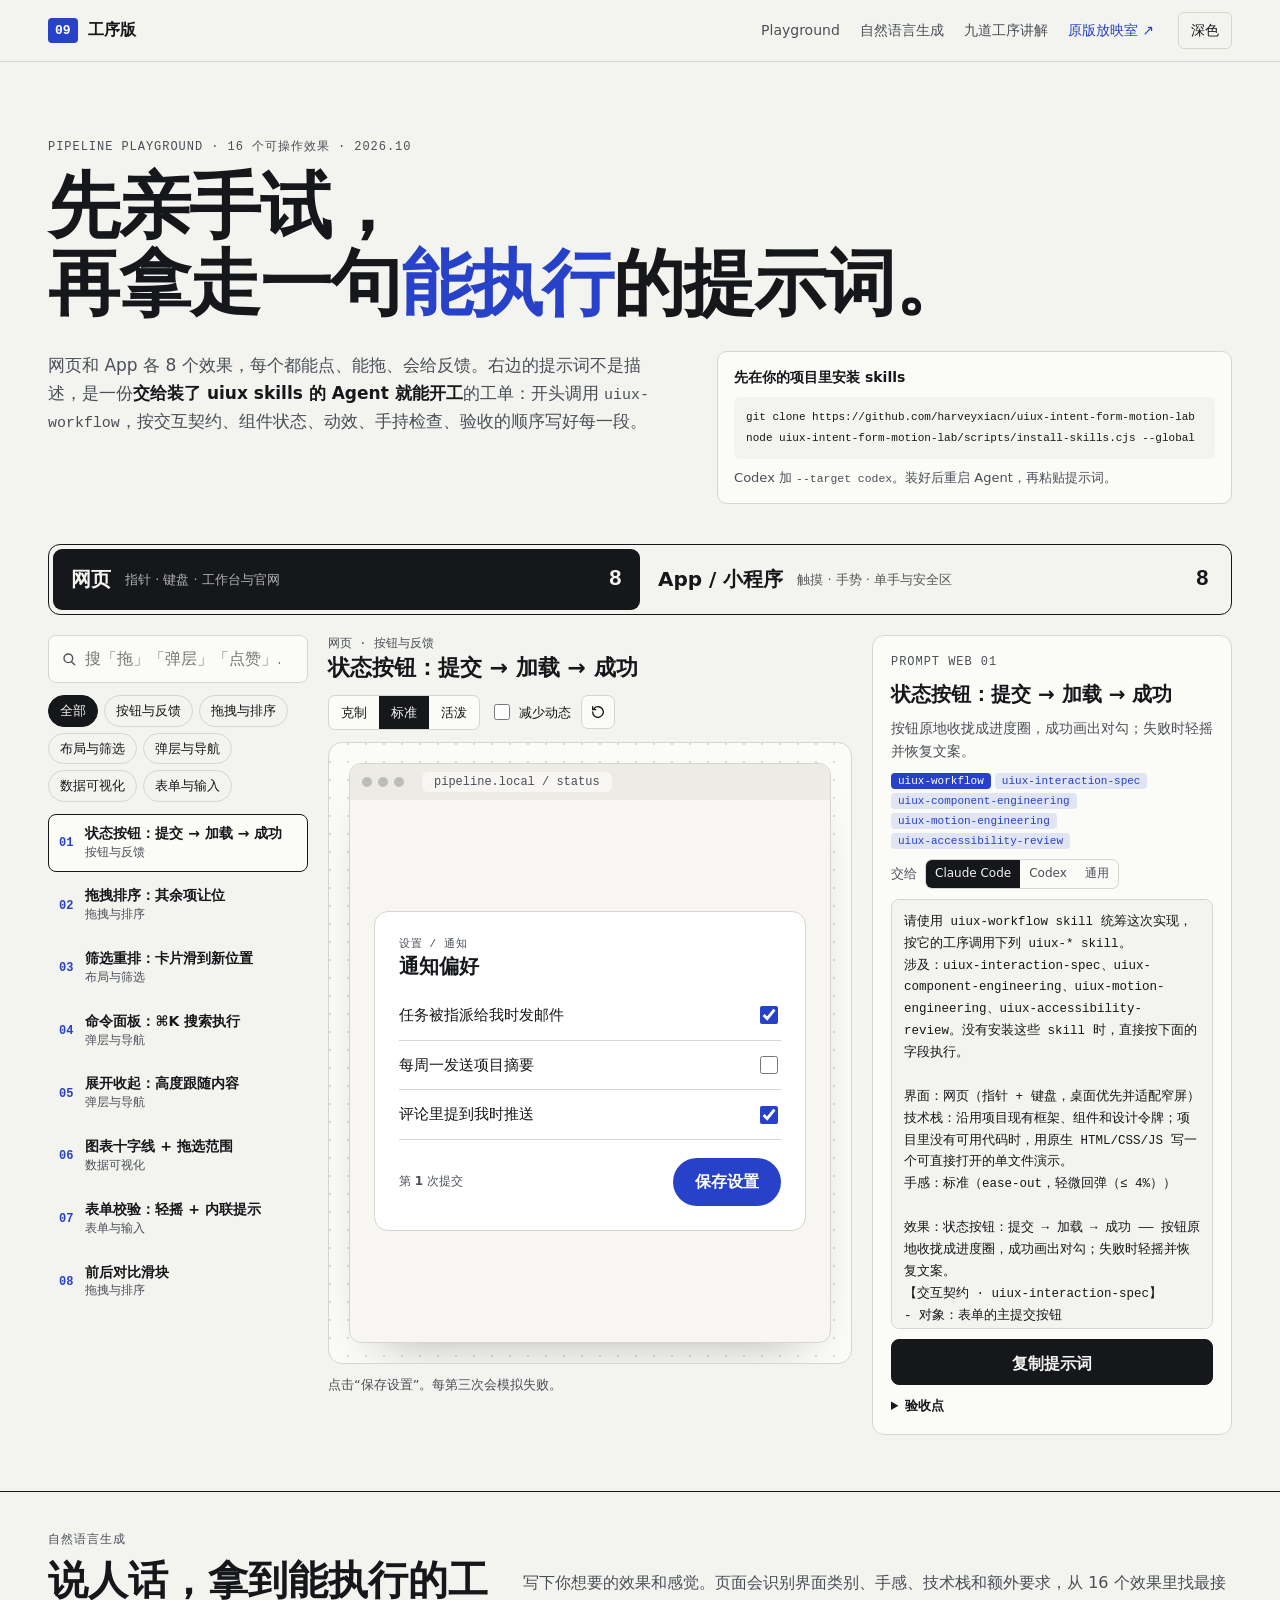
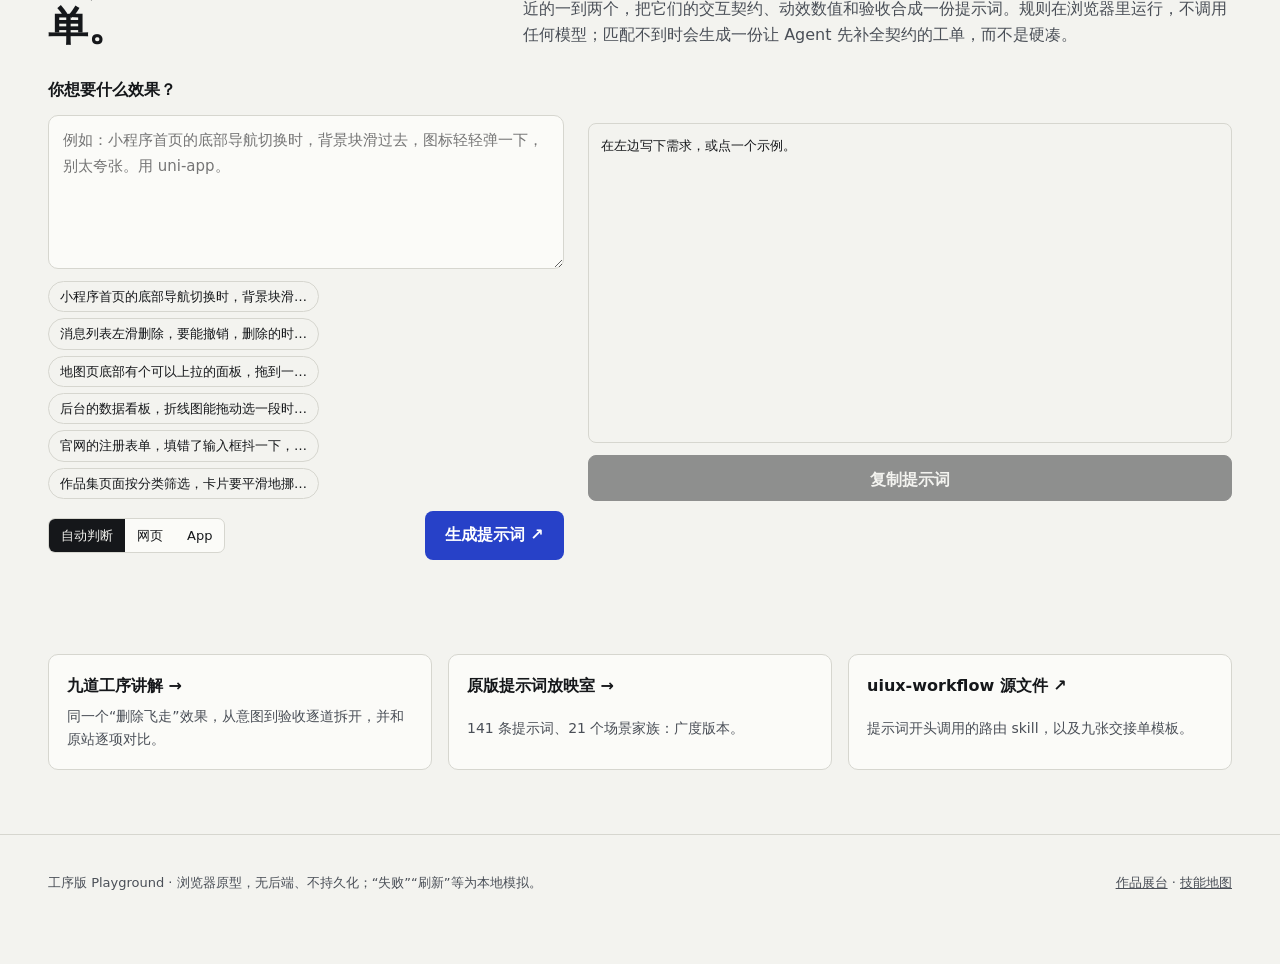
==== docs/pipeline/index.html @ a50524d6 "Turn pipeline page into a web/app interactive playground - docs/pipeline/: 16 interactive scenes (8 " ====
<!doctype html>
<html lang="zh-CN" data-theme="light">
<head>
  <meta charset="utf-8">
  <meta name="viewport" content="width=device-width,initial-scale=1,viewport-fit=cover">
  <meta name="theme-color" content="#f3f3ef">
  <meta name="description" content="工序版 Playground：网页与 App 两类可点击、可拖动的界面效果，提示词选择器，以及能直接交给安装了 uiux skills 的 AI Agent 执行的自然语言提示词生成。">
  <title>工序版 Playground · UI/UX 实验室</title>
  <link rel="icon" href="data:image/svg+xml,%3Csvg xmlns=%22http://www.w3.org/2000/svg%22 viewBox=%220 0 32 32%22%3E%3Crect width=%2232%22 height=%2232%22 rx=%226%22 fill=%22%232741c8%22/%3E%3Ctext x=%2216%22 y=%2222%22 font-size=%2215%22 text-anchor=%22middle%22 font-family=%22monospace%22 font-weight=%22700%22 fill=%22%23fff%22%3E09%3C/text%3E%3C/svg%3E">
  <link rel="stylesheet" href="lab.css">
  <script src="effects.js" defer></script>
  <script src="scenes.js" defer></script>
  <script src="lab.js" defer></script>
</head>
<body>
<a class="skip" href="#playground">跳到 Playground</a>

<header class="bar">
  <a class="mark" href="#top"><span class="mark-no">09</span>工序版</a>
  <nav aria-label="页面导航">
    <a href="#playground">Playground</a>
    <a href="#composer">自然语言生成</a>
    <a href="walkthrough.html">九道工序讲解</a>
    <a class="nav-out" href="../index.html">原版放映室 ↗</a>
  </nav>
  <button id="theme" class="ghost" type="button" aria-pressed="false">深色</button>
</header>

<main id="top">
  <section class="hero" aria-labelledby="hero-title">
    <p class="eyebrow">PIPELINE PLAYGROUND · 16 个可操作效果 · 2026.10</p>
    <h1 id="hero-title">先亲手试，<br>再拿走一句<span>能执行</span>的提示词。</h1>
    <div class="hero-row">
      <p class="lede">网页和 App 各 8 个效果，每个都能点、能拖、会给反馈。右边的提示词不是描述，是一份<strong>交给装了 uiux skills 的 Agent 就能开工</strong>的工单：开头调用 <code>uiux-workflow</code>，按交互契约、组件状态、动效、手持检查、验收的顺序写好每一段。</p>
      <div class="install">
        <p>先在你的项目里安装 skills</p>
        <pre><code>git clone https://github.com/harveyxiacn/uiux-intent-form-motion-lab
node uiux-intent-form-motion-lab/scripts/install-skills.cjs --global</code></pre>
        <p class="small">Codex 加 <code>--target codex</code>。装好后重启 Agent，再粘贴提示词。</p>
      </div>
    </div>
  </section>

  <section class="playground" id="playground" aria-labelledby="pg-title">
    <h2 id="pg-title" class="sr-only">效果 Playground</h2>
    <div class="cats" role="group" aria-label="选择界面类别">
      <span class="cats-ind" aria-hidden="true"></span>
      <button type="button" data-cat="web" aria-pressed="true"><b>网页</b><small>指针 · 键盘 · 工作台与官网</small><em id="n-web">8</em></button>
      <button type="button" data-cat="app" aria-pressed="false"><b>App / 小程序</b><small>触摸 · 手势 · 单手与安全区</small><em id="n-app">8</em></button>
    </div>

    <div class="pg-grid">
      <aside class="lib" aria-label="效果选择器">
        <label class="search"><svg viewBox="0 0 24 24" width="16" height="16" aria-hidden="true"><circle cx="11" cy="11" r="6.5" fill="none" stroke="currentColor" stroke-width="2"/><path d="M16 16l4.5 4.5" stroke="currentColor" stroke-width="2" stroke-linecap="round"/></svg><input id="q" type="search" placeholder="搜「拖」「弹层」「点赞」…" autocomplete="off"><span class="sr-only">搜索效果</span></label>
        <div class="fams" id="fams" role="group" aria-label="按家族筛选"></div>
        <ol class="list" id="list"></ol>
        <p class="list-empty" id="list-empty" hidden>没有匹配的效果，换个词试试。</p>
      </aside>

      <div class="stage-col">
        <div class="stage-head">
          <div><p class="fam-label" id="st-fam"></p><h3 id="st-title"></h3></div>
          <div class="tools">
            <div class="seg" role="group" aria-label="手感">
              <button type="button" data-feel="subtle" aria-pressed="false">克制</button>
              <button type="button" data-feel="normal" aria-pressed="true">标准</button>
              <button type="button" data-feel="lively" aria-pressed="false">活泼</button>
            </div>
            <label class="switch"><input type="checkbox" id="reduce"> 减少动态</label>
            <button type="button" class="icon" id="reset" aria-label="重置当前效果" title="重置"><svg viewBox="0 0 24 24" width="16" height="16" aria-hidden="true"><path d="M4 12a8 8 0 1 0 2.4-5.7M4 4v4.5h4.5" fill="none" stroke="currentColor" stroke-width="2" stroke-linecap="round" stroke-linejoin="round"/></svg></button>
          </div>
        </div>
        <div class="stage" id="stage" data-cat="web"></div>
        <div class="feed" aria-label="操作反馈"><p class="feed-hint" id="st-hint"></p><ol id="feed"></ol></div>
      </div>

      <aside class="detail" aria-label="当前效果的提示词">
        <p class="eyebrow">PROMPT <span id="d-no"></span></p>
        <h3 id="d-title"></h3>
        <p class="d-sum" id="d-sum"></p>
        <div class="chips" id="d-skills" aria-label="会调用的 skill"></div>
        <div class="agent">
          <span>交给</span>
          <div class="seg small" role="group" aria-label="提示词写法">
            <button type="button" data-agent="claude" aria-pressed="true">Claude Code</button>
            <button type="button" data-agent="codex" aria-pressed="false">Codex</button>
            <button type="button" data-agent="plain" aria-pressed="false">通用</button>
          </div>
        </div>
        <pre class="prompt" id="d-prompt" tabindex="0" aria-label="可复制的提示词"></pre>
        <button type="button" class="copy" id="d-copy"><span class="copy-a">复制提示词</span><span class="copy-b" aria-hidden="true">已复制 ✓</span></button>
        <details class="acc"><summary>验收点</summary><ol id="d-acc"></ol></details>
      </aside>
    </div>
  </section>

  <section class="composer" id="composer" aria-labelledby="cmp-title">
    <div class="sec-head">
      <p class="eyebrow">自然语言生成</p>
      <h2 id="cmp-title">说人话，拿到能执行的工单。</h2>
      <p>写下你想要的效果和感觉。页面会识别界面类别、手感、技术栈和额外要求，从 16 个效果里找最接近的一到两个，把它们的交互契约、动效数值和验收合成一份提示词。规则在浏览器里运行，不调用任何模型；匹配不到时会生成一份让 Agent 先补全契约的工单，而不是硬凑。</p>
    </div>
    <div class="cmp-grid">
      <div class="cmp-in">
        <label for="need">你想要什么效果？</label>
        <textarea id="need" rows="5" maxlength="300" placeholder="例如：小程序首页的底部导航切换时，背景块滑过去，图标轻轻弹一下，别太夸张。用 uni-app。"></textarea>
        <div class="examples" id="examples" role="group" aria-label="示例需求"></div>
        <div class="cmp-row">
          <div class="seg" role="group" aria-label="界面类别">
            <button type="button" data-surf="auto" aria-pressed="true">自动判断</button>
            <button type="button" data-surf="web" aria-pressed="false">网页</button>
            <button type="button" data-surf="app" aria-pressed="false">App</button>
          </div>
          <button type="button" class="go" id="go">生成提示词 ↗</button>
        </div>
        <div class="parsed" id="parsed" aria-live="polite"></div>
      </div>
      <div class="cmp-out">
        <div class="matches" id="matches"></div>
        <pre class="prompt big" id="out" tabindex="0" aria-label="生成的提示词">在左边写下需求，或点一个示例。</pre>
        <button type="button" class="copy" id="out-copy" disabled><span class="copy-a">复制提示词</span><span class="copy-b" aria-hidden="true">已复制 ✓</span></button>
      </div>
    </div>
  </section>

  <section class="more" aria-labelledby="more-title">
    <h2 id="more-title" class="sr-only">延伸阅读</h2>
    <a href="walkthrough.html"><b>九道工序讲解 →</b><span>同一个“删除飞走”效果，从意图到验收逐道拆开，并和原站逐项对比。</span></a>
    <a href="../index.html"><b>原版提示词放映室 →</b><span>141 条提示词、21 个场景家族：广度版本。</span></a>
    <a href="https://github.com/harveyxiacn/uiux-intent-form-motion-lab/tree/main/skills/uiux-workflow"><b>uiux-workflow 源文件 ↗</b><span>提示词开头调用的路由 skill，以及九张交接单模板。</span></a>
  </section>
</main>

<footer class="foot">
  <p>工序版 Playground · 浏览器原型，无后端、不持久化；“失败”“刷新”等为本地模拟。</p>
  <p><a href="../showcase.html">作品展台</a> · <a href="../demos/skills/">技能地图</a></p>
</footer>
<p class="sr-only" id="live" aria-live="polite"></p>
</body>
</html>
---- docs/pipeline/lab.css ----
:root {
  --paper: #f3f3ef; --sheet: #fbfbf8; --ink: #15171a; --ink-2: #4a4f57; --line: #d6d6cf;
  --accent: #2741c8; --accent-ink: #fff; --ok: #1d6b3e; --bad: #b3261e;
  --scr: #f7f6f2; --card: #ffffff; --soft: #ecebe5;
  --mono: ui-monospace, "SFMono-Regular", "Cascadia Mono", Menlo, Consolas, monospace;
  --sans: system-ui, -apple-system, "PingFang SC", "Microsoft YaHei", "Noto Sans CJK SC", sans-serif;
  color-scheme: light;
}
:root[data-theme="dark"] {
  --paper: #121417; --sheet: #1a1d21; --ink: #eceae4; --ink-2: #a8adb5; --line: #2e3238;
  --accent: #8ea2ff; --accent-ink: #0d1020; --ok: #7fd3a0; --bad: #ff8a80;
  --scr: #17191c; --card: #212429; --soft: #2a2e34;
  color-scheme: dark;
}
* { box-sizing: border-box; }
[hidden] { display: none !important; }
html { scroll-behavior: smooth; scroll-padding-top: 72px; }
body { margin: 0; background: var(--paper); color: var(--ink); font: 16px/1.65 var(--sans); -webkit-font-smoothing: antialiased; }
a { color: inherit; }
button, input, textarea { font: inherit; color: inherit; }
code, kbd { font-family: var(--mono); font-size: .88em; }
:focus-visible { outline: 2px solid var(--accent); outline-offset: 2px; }
.sr-only { position: absolute; width: 1px; height: 1px; overflow: hidden; clip: rect(0 0 0 0); white-space: nowrap; }
.skip { position: absolute; left: 16px; top: -60px; background: var(--ink); color: var(--paper); padding: 8px 12px; z-index: 50; }
.skip:focus { top: 8px; }
.eyebrow { font: 12px/1.4 var(--mono); letter-spacing: .08em; color: var(--ink-2); margin: 0 0 12px; }

/* bar */
.bar { position: sticky; top: 0; z-index: 30; display: flex; align-items: center; gap: 24px; padding: 12px clamp(16px, 4vw, 48px); background: color-mix(in srgb, var(--paper) 92%, transparent); backdrop-filter: blur(8px); border-bottom: 1px solid var(--line); }
.mark { display: flex; align-items: center; gap: 10px; font-weight: 700; text-decoration: none; white-space: nowrap; }
.mark-no { font: 700 13px/1 var(--mono); background: var(--accent); color: var(--accent-ink); padding: 6px 7px; border-radius: 4px; }
.bar nav { display: flex; gap: 20px; margin-left: auto; font-size: 14px; }
.bar nav a { text-decoration: none; white-space: nowrap; color: var(--ink-2); }
.bar nav a:hover { color: var(--ink); }
.nav-out { color: var(--accent) !important; }
.ghost { border: 1px solid var(--line); background: none; padding: 6px 12px; border-radius: 6px; cursor: pointer; font-size: 14px; white-space: nowrap; }

/* hero */
.hero { max-width: 1440px; margin: 0 auto; padding: clamp(36px, 6vw, 80px) clamp(16px, 4vw, 48px) 32px; }
.hero h1 { margin: 0; font-size: clamp(34px, 5.6vw, 76px); line-height: 1.08; letter-spacing: -.02em; font-weight: 800; }
.hero h1 span { color: var(--accent); }
.hero-row > *, .cmp-grid > * { min-width: 0; }
.hero-row { display: grid; grid-template-columns: 1.2fr 1fr; gap: clamp(20px, 4vw, 64px); margin-top: 28px; align-items: start; }
.lede { margin: 0; color: var(--ink-2); font-size: 17px; max-width: 44em; }
.lede strong { color: var(--ink); }
.install { border: 1px solid var(--line); border-radius: 10px; padding: 14px 16px; background: var(--sheet); }
.install p { margin: 0 0 8px; font-size: 14px; font-weight: 600; }
.install .small { margin: 8px 0 0; font-weight: 400; color: var(--ink-2); font-size: 13px; }
.install pre { margin: 0; overflow-x: auto; font: 12.5px/1.7 var(--mono); background: var(--paper); border-radius: 6px; padding: 10px 12px; }

/* categories */
.playground { max-width: 1440px; margin: 0 auto; padding: 8px clamp(16px, 4vw, 48px) 56px; }
.cats { position: relative; display: grid; grid-template-columns: 1fr 1fr; border: 1px solid var(--ink); border-radius: 12px; padding: 4px; margin-bottom: 20px; }
.cats-ind { position: absolute; top: 4px; bottom: 4px; left: 0; background: var(--ink); border-radius: 9px; }
.cats button { position: relative; z-index: 1; display: grid; grid-template-columns: auto 1fr auto; align-items: center; column-gap: 14px; text-align: left; border: 0; background: none; padding: 14px 18px; border-radius: 9px; cursor: pointer; transition: color .25s; }
.cats button b { font-size: 20px; }
.cats button small { color: inherit; opacity: .7; font-size: 13px; }
.cats button em { font: 700 22px var(--mono); font-style: normal; }
.cats button[aria-pressed="true"] { color: var(--paper); }

.pg-grid { display: grid; grid-template-columns: 260px minmax(0, 1fr) 360px; gap: 20px; align-items: start; }

/* library */
.lib { position: sticky; top: 80px; display: grid; gap: 12px; max-height: calc(100vh - 100px); grid-template-rows: auto auto minmax(0, 1fr) auto; }
.search svg { color: var(--ink-2); flex: none; }
.search { display: flex; align-items: center; gap: 8px; border: 1px solid var(--line); border-radius: 8px; padding: 0 12px; background: var(--sheet); }
.search input { border: 0; background: none; padding: 10px 0; width: 100%; outline: none; }
.search:focus-within { border-color: var(--accent); }
.fams { display: flex; flex-wrap: wrap; gap: 6px; }
.fams button, .examples button { border: 1px solid var(--line); background: none; border-radius: 999px; padding: 4px 11px; font-size: 13px; cursor: pointer; }
.fams button[aria-pressed="true"] { background: var(--ink); color: var(--paper); border-color: var(--ink); }
.list { list-style: none; margin: 0; padding: 0; overflow: auto; display: grid; gap: 4px; align-content: start; }
.list button { width: 100%; display: flex; gap: 12px; align-items: center; text-align: left; border: 1px solid transparent; background: none; border-radius: 8px; padding: 9px 10px; cursor: pointer; transition: background .15s, border-color .15s; }
.list button:hover { background: var(--sheet); border-color: var(--line); }
.list button[aria-current="true"] { background: var(--sheet); border-color: var(--ink); }
.list .no { font: 700 12px var(--mono); color: var(--accent); }
.list .t { display: grid; }
.list b { font-size: 14px; font-weight: 600; line-height: 1.35; }
.list small { font-size: 12px; color: var(--ink-2); }
.list-empty { font-size: 14px; color: var(--ink-2); }

/* stage */
.stage-col { min-width: 0; }
.stage-head { display: flex; justify-content: space-between; align-items: flex-end; gap: 12px; flex-wrap: wrap; margin-bottom: 12px; }
.fam-label { margin: 0; font: 12px var(--mono); color: var(--ink-2); }
.stage-head h3 { margin: 2px 0 0; font-size: 22px; line-height: 1.3; }
.tools { display: flex; align-items: center; gap: 10px; flex-wrap: wrap; }
.seg { display: inline-flex; border: 1px solid var(--line); border-radius: 7px; overflow: hidden; background: var(--sheet); }
.seg button { border: 0; background: none; padding: 6px 12px; cursor: pointer; font-size: 13px; transition: background .2s, color .2s; }
.seg button[aria-pressed="true"] { background: var(--ink); color: var(--paper); }
.switch { display: inline-flex; gap: 6px; align-items: center; font-size: 13px; cursor: pointer; }
.switch input { width: 16px; height: 16px; accent-color: var(--accent); }
.icon { display: grid; place-items: center; width: 34px; height: 34px; border: 1px solid var(--line); background: var(--sheet); border-radius: 7px; cursor: pointer; font-size: 16px; }
.icon:active { transform: rotate(-90deg); transition: transform .2s; }
.stage { --k: 1; --ease: cubic-bezier(.3,1.25,.5,1); display: grid; place-items: center; min-height: 620px; border-radius: 14px; padding: 20px; background: radial-gradient(circle at 1px 1px, color-mix(in srgb, var(--ink) 14%, transparent) 1px, transparent 0) 0 0 / 18px 18px, var(--sheet); border: 1px solid var(--line); overflow: hidden; }
.feed { margin-top: 10px; display: grid; grid-template-columns: minmax(0, 1fr) minmax(0, 1fr); gap: 12px; font-size: 13px; }
.feed-hint { margin: 0; color: var(--ink-2); }
.feed ol { list-style: none; margin: 0; padding: 0; font: 12px/1.7 var(--mono); color: var(--ink-2); }
.feed li:first-child { color: var(--ink); }
.feed li::before { content: "› "; color: var(--accent); }

/* frames */
.browser { width: 100%; height: 580px; border-radius: 12px; border: 1px solid var(--line); background: var(--scr); overflow: hidden; display: flex; flex-direction: column; box-shadow: 0 24px 50px -30px rgba(0,0,0,.35); }
.br-bar { display: flex; align-items: center; gap: 6px; padding: 0 12px; height: 36px; background: var(--soft); flex: none; }
.br-bar i { width: 10px; height: 10px; border-radius: 50%; background: color-mix(in srgb, var(--ink) 22%, transparent); }
.br-bar span { margin-left: 12px; font: 12px var(--mono); color: var(--ink-2); background: var(--scr); padding: 3px 12px; border-radius: 6px; }
.browser .scene { position: relative; flex: 1; overflow: auto; }
.phone { position: relative; width: 340px; height: 690px; border-radius: 46px; border: 10px solid #101113; background: var(--scr); overflow: hidden; box-shadow: 0 30px 60px -30px rgba(0,0,0,.45); }
:root[data-theme="dark"] .phone { border-color: #2c3036; }
.ph-status { position: absolute; top: 0; left: 0; right: 0; height: 40px; display: flex; justify-content: space-between; align-items: flex-end; padding: 0 26px 5px; font: 600 12px var(--sans); z-index: 20; pointer-events: none; }
.ph-home { position: absolute; bottom: 8px; left: 50%; width: 120px; height: 5px; margin-left: -60px; border-radius: 3px; background: var(--ink); opacity: .75; z-index: 40; pointer-events: none; }
.phone .scene { position: absolute; inset: 40px 0 0; overflow: hidden; }

/* detail */
.detail { position: sticky; top: 80px; display: grid; gap: 10px; max-height: calc(100vh - 100px); grid-template-rows: auto auto auto auto auto minmax(0, 1fr) auto auto; background: var(--sheet); border: 1px solid var(--line); border-radius: 12px; padding: 18px; }
.detail .eyebrow { margin: 0; }
.detail h3 { margin: 0; font-size: 20px; line-height: 1.3; }
.d-sum { margin: 0; color: var(--ink-2); font-size: 14px; }
.chips { display: flex; flex-wrap: wrap; gap: 4px; }
.chips span { font: 11px var(--mono); padding: 2px 7px; border-radius: 4px; background: color-mix(in srgb, var(--accent) 12%, transparent); color: var(--accent); }
.chips span:first-child { background: var(--accent); color: var(--accent-ink); }
.agent { display: flex; align-items: center; gap: 8px; font-size: 13px; color: var(--ink-2); }
.seg.small button { padding: 4px 9px; font-size: 12px; }
.prompt { margin: 0; white-space: pre-wrap; word-break: break-word; font: 12.5px/1.75 var(--mono); background: var(--paper); border: 1px solid var(--line); border-radius: 8px; padding: 12px; overflow: auto; min-height: 120px; }
.copy { position: relative; overflow: hidden; border: 1px solid var(--ink); background: var(--ink); color: var(--paper); border-radius: 8px; padding: 11px 16px; cursor: pointer; font-weight: 600; height: 46px; }
.copy:hover:not(:disabled) { background: var(--accent); border-color: var(--accent); color: var(--accent-ink); }
.copy:disabled { opacity: .45; cursor: not-allowed; }
.copy span { display: block; transition: transform .28s cubic-bezier(.3,1.3,.5,1), opacity .2s; }
.copy .copy-b { position: absolute; inset: 0; display: grid; place-items: center; transform: translateY(100%); opacity: 0; }
.copy.done { background: var(--ok); border-color: var(--ok); color: var(--paper); }
.copy.done .copy-a { transform: translateY(-100%); opacity: 0; }
.copy.done .copy-b { transform: none; opacity: 1; }
.acc { font-size: 13px; color: var(--ink-2); }
.acc summary { cursor: pointer; color: var(--ink); font-weight: 600; }
.acc ol { margin: 6px 0 0; padding-left: 20px; }

/* composer */
.composer { border-top: 1px solid var(--ink); }
.sec-head { max-width: 1440px; margin: 0 auto; padding: 40px clamp(16px, 4vw, 48px) 8px; display: grid; grid-template-columns: 1fr 1.6fr; gap: 8px 32px; align-items: end; }
.sec-head .eyebrow { grid-column: 1 / -1; margin: 0; }
.sec-head h2 { margin: 0; font-size: clamp(26px, 3.4vw, 40px); line-height: 1.15; }
.sec-head p { margin: 0; color: var(--ink-2); }
.cmp-grid { max-width: 1440px; margin: 0 auto; padding: 20px clamp(16px, 4vw, 48px) 56px; display: grid; grid-template-columns: minmax(0, 1fr) minmax(0, 1.25fr); gap: 24px; align-items: start; }
.cmp-in { display: grid; gap: 12px; }
.cmp-in label { font-weight: 600; }
.cmp-in textarea { width: 100%; resize: vertical; border: 1px solid var(--line); border-radius: 10px; padding: 12px 14px; background: var(--sheet); font-size: 15px; line-height: 1.7; }
.cmp-in textarea:focus { outline: none; border-color: var(--accent); box-shadow: 0 0 0 3px color-mix(in srgb, var(--accent) 20%, transparent); }
.examples { display: flex; flex-wrap: wrap; gap: 6px; }
.examples button:hover { border-color: var(--ink); }
.cmp-row { display: flex; justify-content: space-between; align-items: center; gap: 12px; flex-wrap: wrap; }
.go { border: 0; background: var(--accent); color: var(--accent-ink); border-radius: 8px; padding: 11px 20px; font-weight: 700; cursor: pointer; transition: transform .12s; }
.go:active { transform: scale(.97); }
.parsed { display: flex; flex-wrap: wrap; gap: 6px; align-items: center; min-height: 26px; font-size: 13px; }
.parsed span, .matches > span { color: var(--ink-2); font-size: 13px; }
.parsed b { font-weight: 500; padding: 2px 8px; border-radius: 4px; border: 1px dashed var(--ink-2); }
.cmp-out { display: grid; gap: 12px; }
.matches { display: flex; flex-wrap: wrap; gap: 8px; align-items: center; min-height: 34px; }
.matches button { border: 1px solid var(--accent); background: color-mix(in srgb, var(--accent) 8%, transparent); color: var(--ink); border-radius: 8px; padding: 6px 12px; cursor: pointer; font-size: 13px; display: inline-flex; gap: 8px; align-items: center; }
.matches em { font-style: normal; color: var(--accent); font-size: 12px; }
.prompt.big { min-height: 320px; max-height: 560px; font-size: 13px; }
.more { max-width: 1440px; margin: 0 auto; padding: 0 clamp(16px, 4vw, 48px) 64px; display: grid; grid-template-columns: repeat(3, 1fr); gap: 16px; }
.more a { display: grid; gap: 6px; text-decoration: none; border: 1px solid var(--line); border-radius: 10px; padding: 18px; background: var(--sheet); transition: border-color .2s, transform .2s; }
.more a:hover { border-color: var(--ink); transform: translateY(-2px); }
.more span { color: var(--ink-2); font-size: 14px; }
.foot { border-top: 1px solid var(--line); padding: 24px clamp(16px, 4vw, 48px) 40px; display: flex; flex-wrap: wrap; justify-content: space-between; gap: 12px; font-size: 13px; color: var(--ink-2); }

/* ============ shared scene bits ============ */
.scene { color: var(--ink); }
.sc-kicker { margin: 0; font: 11px var(--mono); color: var(--ink-2); letter-spacing: .06em; }
.scene h4 { margin: 2px 0 0; font-size: 20px; line-height: 1.3; }
.ap { position: absolute; inset: 0; display: flex; flex-direction: column; background: var(--scr); }
.ap-head { display: flex; align-items: center; gap: 10px; padding: 10px 18px 12px; flex: none; }
.ap-head h4 { font-size: 24px; margin: 0; flex: 1; outline-offset: 4px; }
.ap-sub { font-size: 12px; color: var(--ink-2); }
.ap-pill { border: 1px solid var(--line); background: var(--card); border-radius: 999px; padding: 6px 14px; font-size: 13px; cursor: pointer; min-height: 36px; }
.ap-toast { position: absolute; left: 12px; right: 12px; bottom: 26px; z-index: 10; display: flex; align-items: center; justify-content: space-between; background: var(--ink); color: var(--paper); border-radius: 12px; padding: 4px 4px 4px 14px; font-size: 14px; }
.ap-toast button { border: 0; background: none; color: var(--paper); font-weight: 700; min-height: 44px; padding: 0 14px; cursor: pointer; text-decoration: underline; }
.sw-av { width: 38px; height: 38px; border-radius: 50%; display: grid; place-items: center; background: color-mix(in srgb, var(--accent) 16%, var(--card)); color: var(--accent); font-weight: 700; flex: none; font-size: 15px; }

/* web: status button */
.sb { min-height: 100%; display: grid; place-items: center; padding: 24px; }
.sb-card { width: min(440px, 100%); background: var(--card); border: 1px solid var(--line); border-radius: 14px; padding: 24px; }
.sb-card h4 { margin-bottom: 12px; }
.sb-row { display: flex; justify-content: space-between; align-items: center; gap: 12px; padding: 12px 0; border-bottom: 1px solid var(--line); font-size: 15px; cursor: pointer; }
.sb-row input { width: 18px; height: 18px; accent-color: var(--accent); }
.sb-foot { display: flex; justify-content: space-between; align-items: center; margin-top: 18px; }
.sb-note { font-size: 12px; color: var(--ink-2); }
.sb-btn { position: relative; height: 48px; min-width: 48px; padding: 0 22px; border: 0; border-radius: 24px; background: var(--accent); color: var(--accent-ink); font-weight: 700; cursor: pointer; overflow: hidden; white-space: nowrap; transition: width calc(240ms * var(--k)) var(--ease), background calc(200ms * var(--k)), padding calc(240ms * var(--k)); }
.sb-btn svg { position: absolute; left: 50%; top: 50%; width: 26px; height: 26px; margin: -13px 0 0 -13px; fill: none; stroke: currentColor; stroke-width: 2.4; stroke-linecap: round; opacity: 0; }
.sb-label { transition: opacity calc(120ms * var(--k)); }
.sb-btn.loading { padding: 0; }
.sb-btn.loading .sb-label { opacity: 0; }
.sb-btn.loading:not(.success) .sb-ring { opacity: 1; stroke-dasharray: 40 60; animation: spin .8s linear infinite; }
.sb-btn.success { background: var(--ok); }
.sb-check path { stroke-dasharray: 24; stroke-dashoffset: 24; transition: stroke-dashoffset calc(320ms * var(--k)) ease-out; }
.sb-btn.success .sb-check { opacity: 1; }
.sb-btn.success .sb-check path { stroke-dashoffset: 0; }
.sb-btn.error { background: var(--bad); color: #fff; }
.stage[data-reduced] .sb-btn.loading:not(.success) .sb-ring { animation: none; }
@keyframes spin { to { transform: rotate(360deg); } }

/* web: drag sort */
.ds { min-height: 100%; display: grid; place-items: center; padding: 24px; }
.ds-card { width: min(480px, 100%); }
.ds-sub { margin: 4px 0 14px; color: var(--ink-2); font-size: 13px; }
.ds-list { list-style: none; margin: 0; padding: 0; display: grid; gap: 8px; }
.ds-item { display: flex; align-items: center; gap: 10px; background: var(--card); border: 1px solid var(--line); border-radius: 10px; padding: 6px 12px 6px 6px; position: relative; }
.ds-item.shift, .ds-item.settle, .ds-item.kb { transition: transform calc(180ms * var(--k)) var(--ease), box-shadow .2s; }
.ds-item.settle { transition-duration: calc(220ms * var(--k)); }
.ds-item.lift { z-index: 2; box-shadow: 0 14px 28px -12px rgba(0,0,0,.35); border-color: var(--accent); }
.ds-handle { width: 40px; height: 40px; border: 0; background: none; border-radius: 8px; cursor: grab; color: var(--ink-2); font-size: 18px; touch-action: none; }
.ds-handle:hover { background: var(--soft); }
.ds-item.lift .ds-handle { cursor: grabbing; color: var(--accent); }
.ds-no { font: 700 12px var(--mono); color: var(--accent); width: 14px; }
.ds-t { flex: 1; font-size: 15px; }
.ds-tag { font-size: 11px; padding: 2px 8px; border-radius: 999px; background: var(--soft); color: var(--ink-2); }

/* web: filter grid */
.fg { padding: 24px; }
.fg-head { display: flex; justify-content: space-between; align-items: end; }
.fg-count { margin: 0; font: 12px var(--mono); color: var(--ink-2); }
.fg-chips { display: flex; gap: 6px; margin: 14px 0 16px; }
.fg-chips button { border: 1px solid var(--line); background: var(--card); border-radius: 999px; padding: 6px 14px; cursor: pointer; font-size: 14px; transition: background .2s, color .2s, border-color .2s; }
.fg-chips button[aria-pressed="true"] { background: var(--ink); color: var(--paper); border-color: var(--ink); }
.fg-grid { position: relative; display: grid; grid-template-columns: repeat(3, 1fr); gap: 12px; }
.fg-card { display: grid; gap: 4px; text-decoration: none; background: var(--card); border: 1px solid var(--line); border-radius: 12px; padding: 10px; }
.fg-card:hover { border-color: var(--ink); }
.fg-art { height: 70px; border-radius: 8px; background: linear-gradient(135deg, hsl(var(--h) 70% 72%), hsl(calc(var(--h) + 40) 60% 52%)); }
.fg-card b { font-size: 14px; }
.fg-card small { font-size: 12px; color: var(--ink-2); }
.fg-ghost { position: absolute; margin: 0; pointer-events: none; z-index: 2; }

/* web: command palette */
.cp { position: absolute; inset: 0; display: flex; flex-direction: column; }
.cp-top { display: flex; justify-content: space-between; align-items: center; padding: 12px 18px; border-bottom: 1px solid var(--line); background: var(--card); }
.cp-trigger { display: inline-flex; gap: 10px; align-items: center; border: 1px solid var(--line); background: var(--scr); border-radius: 8px; padding: 6px 8px 6px 12px; cursor: pointer; color: var(--ink-2); font-size: 14px; min-width: 220px; }
.cp-trigger kbd { margin-left: auto; font-size: 11px; border: 1px solid var(--line); border-radius: 4px; padding: 1px 5px; background: var(--card); }
.cp-body { flex: 1; display: grid; grid-template-columns: 56px 1fr; }
.cp-side { border-right: 1px solid var(--line); display: grid; align-content: start; gap: 10px; padding: 16px 12px; }
.cp-side i { height: 30px; border-radius: 8px; background: var(--soft); }
.cp-main { padding: 22px; }
.cp-bars { display: grid; gap: 10px; margin-top: 16px; max-width: 420px; }
.cp-bars i { height: 12px; border-radius: 6px; background: linear-gradient(90deg, var(--accent) var(--w), var(--soft) 0); }
.cp-toast { display: inline-block; margin-top: 22px; min-height: 1em; font-size: 14px; }
.cp-toast.pop { padding: 8px 14px; border-radius: 8px; background: var(--ink); color: var(--paper); animation: pop calc(320ms * var(--k)) var(--ease); }
@keyframes pop { from { transform: translateY(8px) scale(.96); opacity: 0; } }
.cp-back { position: absolute; inset: 0; background: rgba(10,12,16,.38); z-index: 5; }
.cp-panel { position: absolute; left: 50%; top: 12%; transform: translateX(-50%); width: min(460px, 90%); z-index: 6; background: var(--card); border: 1px solid var(--line); border-radius: 14px; box-shadow: 0 30px 60px -20px rgba(0,0,0,.45); overflow: hidden; }
.cp-input { width: 100%; border: 0; border-bottom: 1px solid var(--line); background: none; padding: 16px 18px; font-size: 16px; outline: none; }
.cp-list { list-style: none; margin: 0; padding: 6px; max-height: 260px; overflow: auto; }
.cp-list li { padding: 9px 12px; border-radius: 8px; cursor: pointer; font-size: 14px; }
.cp-list li[aria-selected="true"] { background: color-mix(in srgb, var(--accent) 14%, transparent); color: var(--ink); box-shadow: inset 3px 0 0 var(--accent); }
.cp-list mark { background: none; color: var(--accent); font-weight: 700; }
.cp-empty { margin: 0; padding: 16px 18px; font-size: 14px; color: var(--ink-2); }
.cp-empty button { border: 0; background: none; color: var(--accent); cursor: pointer; text-decoration: underline; }
.cp-help { margin: 0; padding: 8px 18px; border-top: 1px solid var(--line); font: 11px var(--mono); color: var(--ink-2); }

/* web: accordion */
.ac { padding: 28px; max-width: 620px; margin: 0 auto; }
.ac-list { margin-top: 16px; border-top: 1px solid var(--line); }
.ac-item { border-bottom: 1px solid var(--line); }
.ac-item h5 { margin: 0; }
.ac-item button { width: 100%; display: flex; justify-content: space-between; align-items: center; gap: 12px; border: 0; background: none; padding: 16px 4px; font-size: 16px; font-weight: 600; text-align: left; cursor: pointer; }
.ac-item button i { font-style: normal; transition: transform calc(240ms * var(--k)) var(--ease); color: var(--ink-2); }
.ac-item button[aria-expanded="true"] i { transform: rotate(180deg); color: var(--accent); }
.ac-panel { overflow: hidden; }
.ac-panel p { margin: 0; padding: 0 4px 18px; color: var(--ink-2); font-size: 15px; }

/* web: chart */
.cb { padding: 20px 24px; }
.cb-head { display: flex; justify-content: space-between; align-items: end; }
.cb-clear { border: 1px solid var(--line); background: var(--card); border-radius: 7px; padding: 5px 12px; cursor: pointer; font-size: 13px; }
.cb-clear:disabled { opacity: .45; cursor: default; }
.cb-svg { width: 100%; height: auto; display: block; margin-top: 10px; touch-action: pan-y; user-select: none; -webkit-user-select: none; cursor: crosshair; border-radius: 8px; }
.cb-grid { stroke: var(--line); }
.cb-ax { font: 10px var(--mono); fill: var(--ink-2); }
.cb-line { fill: none; stroke: var(--accent); stroke-width: 2.4; stroke-linejoin: round; }
.cb-vl { stroke: var(--ink); stroke-dasharray: 3 3; }
.cb-cross circle { fill: var(--card); stroke: var(--accent); stroke-width: 2.5; }
.cb-cross { transition: opacity .15s; pointer-events: none; }
.cb-tip rect { fill: var(--ink); }
.cb-tip text { fill: var(--paper); font: 11px var(--sans); }
.cb-t2 { font-weight: 700; }
.cb-brush { transition: x calc(80ms * var(--k)), width calc(80ms * var(--k)); }
.cb-sum { display: grid; grid-template-columns: 1.4fr 1fr 1fr; gap: 10px; margin-top: 10px; }
.cb-sum div { border: 1px solid var(--line); border-radius: 10px; padding: 8px 12px; background: var(--card); display: grid; }
.cb-sum small { font-size: 12px; color: var(--ink-2); }
.cb-sum b { font: 700 18px var(--mono); font-variant-numeric: tabular-nums; }

/* web: form */
.fv { min-height: 100%; display: grid; place-items: center; padding: 24px; perspective: 1200px; }
.fv-card { width: min(400px, 100%); }
.fv-inner { position: relative; display: grid; transform-style: preserve-3d; transition: transform calc(420ms * var(--k)) var(--ease); }
.fv-card.flipped .fv-inner { transform: rotateY(180deg); }
.fv-front, .fv-back { grid-area: 1 / 1; backface-visibility: hidden; background: var(--card); border: 1px solid var(--line); border-radius: 14px; padding: 24px; }
.fv-back { transform: rotateY(180deg); display: grid; place-content: center; text-align: center; gap: 6px; }
.stage[data-reduced] .fv-inner { transform: none !important; }
.stage[data-reduced] .fv-card.flipped .fv-front, .stage[data-reduced] .fv-card:not(.flipped) .fv-back { visibility: hidden; }
.stage[data-reduced] .fv-back { transform: none; }
.fv-field { margin-top: 14px; display: grid; gap: 4px; }
.fv-field label { font-size: 14px; font-weight: 600; }
.fv-field input { border: 1px solid var(--line); border-radius: 8px; padding: 10px 12px; background: var(--scr); font-size: 15px; transition: border-color .2s, box-shadow .2s; }
.fv-field input:focus { outline: none; border-color: var(--accent); box-shadow: 0 0 0 3px color-mix(in srgb, var(--accent) 18%, transparent); }
.fv-field input[aria-invalid="true"] { border-color: var(--bad); }
.fv-msg { margin: 0; font-size: 13px; color: var(--bad); min-height: 0; }
.fv-msg:empty { display: none; }
.fv-hint { margin: 0; font-size: 12px; color: var(--ink-2); }
.fv-meter { height: 4px; border-radius: 2px; background: var(--soft); overflow: hidden; }
.fv-meter i { display: block; height: 100%; width: 0; background: var(--bad); transition: width calc(240ms * var(--k)) var(--ease), background .3s; }
.fv-meter[data-s="2"] i { background: #c98a00; }
.fv-meter[data-s="3"] i, .fv-meter[data-s="4"] i { background: var(--ok); }
.fv-submit, .fv-again { margin-top: 18px; width: 100%; border: 0; border-radius: 8px; padding: 12px; background: var(--accent); color: var(--accent-ink); font-weight: 700; cursor: pointer; }
.fv-again { background: var(--soft); color: var(--ink); }
.fv-ok { width: 56px; height: 56px; margin: 0 auto; border-radius: 50%; display: grid; place-items: center; background: var(--ok); color: var(--paper); font-size: 28px; }
.fv-back p { margin: 0; color: var(--ink-2); font-size: 14px; }

/* web: compare slider */
.cs { padding: 20px 24px; }
.cs-frame { --pos: 50%; position: relative; margin-top: 12px; aspect-ratio: 16 / 9; border-radius: 12px; overflow: hidden; touch-action: pan-y; cursor: ew-resize; user-select: none; }
.cs-after, .cs-before { position: absolute; inset: 0; }
.cs-before { clip-path: inset(0 calc(100% - var(--pos)) 0 0); filter: grayscale(.85) contrast(.85) brightness(.92); }
.cs-art { position: absolute; inset: 0; background: linear-gradient(#ff9a5a, #ffcf8a 45%, #7fb6d8 46%, #3e6d8f); overflow: hidden; }
.cs-sun { position: absolute; left: 58%; top: 18%; width: 18%; aspect-ratio: 1; border-radius: 50%; background: #fff2c4; box-shadow: 0 0 60px #ffd27a; }
.cs-h1, .cs-h2 { position: absolute; bottom: 40%; width: 70%; height: 30%; border-radius: 50% 50% 0 0; }
.cs-h1 { left: -10%; background: #6c4a7a; }
.cs-h2 { right: -15%; height: 22%; background: #4b3a63; }
.cs-lake { position: absolute; left: 0; right: 0; bottom: 0; height: 40%; background: repeating-linear-gradient(180deg, rgba(255,255,255,.12) 0 2px, transparent 2px 9px); }
.cs-lab { position: absolute; top: 12px; font-size: 12px; font-weight: 700; padding: 3px 9px; border-radius: 999px; background: rgba(0,0,0,.55); color: #fff; transition: opacity .2s; pointer-events: none; }
.cs-lb { left: 12px; }
.cs-la { right: 12px; }
.cs-line { position: absolute; top: 0; bottom: 0; left: var(--pos); width: 2px; margin-left: -1px; background: #fff; box-shadow: 0 0 0 1px rgba(0,0,0,.15); }
.cs-knob { position: absolute; top: 50%; left: 50%; width: 44px; height: 44px; margin: -22px 0 0 -22px; border-radius: 50%; border: 0; background: #fff; color: #222; box-shadow: 0 6px 16px rgba(0,0,0,.3); cursor: grab; font-size: 16px; touch-action: none; }
.cs-note { margin: 10px 0 0; font-size: 13px; color: var(--ink-2); }

/* app: swipe delete */
.sw-list { list-style: none; margin: 0; padding: 0 12px; overflow: auto; flex: 1; }
.sw-row { position: relative; margin-bottom: 8px; border-radius: 14px; overflow: hidden; }
.sw-row.open, .sw-row.gone { background: var(--bad); }
.sw-del { position: absolute; right: 0; top: 0; bottom: 0; width: 88px; border: 0; background: var(--bad); color: #fff; font-weight: 700; cursor: pointer; }
.sw-row:not(.open):not(.gone) .sw-del { visibility: hidden; }
.sw-row.armed .sw-del { width: 100%; text-align: right; padding-right: 26px; }
.sw-body { position: relative; display: flex; align-items: center; gap: 12px; padding: 12px 14px; background: var(--card); border-radius: 14px; touch-action: pan-y; user-select: none; }
.sw-tx { flex: 1; display: grid; min-width: 0; }
.sw-tx b { font-size: 15px; }
.sw-tx small { font-size: 13px; color: var(--ink-2); white-space: nowrap; overflow: hidden; text-overflow: ellipsis; }
.sw-body time { font-size: 11px; color: var(--ink-2); align-self: start; }
.sw-empty { text-align: center; padding: 40px; color: var(--ink-2); }

/* app: bottom sheet */
.bs-map { position: absolute; inset: 0; background: linear-gradient(90deg, transparent 47%, color-mix(in srgb, var(--ink) 9%, transparent) 47% 53%, transparent 53%) 0 0 / 120px 120px, linear-gradient(0deg, transparent 47%, color-mix(in srgb, var(--ink) 9%, transparent) 47% 53%, transparent 53%) 0 0 / 120px 120px, color-mix(in srgb, #9ccf8f 30%, var(--scr)); }
.bs-map i { position: absolute; width: 14px; height: 14px; border-radius: 50% 50% 50% 0; transform: rotate(-45deg); background: var(--accent); box-shadow: 0 2px 6px rgba(0,0,0,.3); }
.bs-map b { position: absolute; left: 50%; top: 40%; color: var(--accent); font-size: 26px; }
.bs-dim { position: absolute; inset: 0; background: #000; opacity: 0; pointer-events: none; }
.bs-sheet { position: absolute; left: 0; right: 0; top: 0; height: 100%; display: flex; flex-direction: column; background: var(--card); border-radius: 22px 22px 0 0; box-shadow: 0 -10px 30px -12px rgba(0,0,0,.3); will-change: transform; }
.bs-grab { padding: 6px 20px 10px; touch-action: none; cursor: grab; flex: none; }
.bs-handle { display: block; width: 64px; height: 26px; margin: 0 auto 4px; border: 0; background: none; cursor: pointer; border-radius: 8px; }
.bs-handle i { display: block; width: 40px; height: 5px; margin: 0 auto; border-radius: 3px; background: color-mix(in srgb, var(--ink) 30%, transparent); }
.bs-grab h4 { margin: 0; font-size: 18px; }
.bs-grab p { margin: 0; font-size: 12px; color: var(--ink-2); }
.bs-list { list-style: none; margin: 0; padding: 0 20px 40px; flex: 1; overflow: hidden; }
.bs-list li { display: grid; grid-template-columns: 1fr auto; padding: 12px 0; border-top: 1px solid var(--line); }
.bs-list small { grid-column: 1; font-size: 12px; color: var(--ink-2); }
.bs-list span { grid-row: 1 / 3; grid-column: 2; align-self: center; font: 600 13px var(--mono); color: var(--accent); }

/* app: tab pill */
.tp-stage { position: relative; flex: 1; overflow: hidden; touch-action: pan-y; }
.tp-panel { position: absolute; inset: 0; overflow: auto; background: var(--scr); }
.tp-feed { list-style: none; margin: 0; padding: 0 14px 20px; display: grid; gap: 10px; }
.tp-feed li { display: flex; gap: 12px; align-items: center; background: var(--card); border-radius: 14px; padding: 12px; }
.tp-feed i { width: 46px; height: 46px; border-radius: 10px; background: linear-gradient(135deg, hsl(var(--h) 70% 70%), hsl(calc(var(--h) + 50) 60% 50%)); flex: none; }
.tp-feed span { display: grid; }
.tp-feed b { font-size: 14px; }
.tp-feed small { font-size: 12px; color: var(--ink-2); }
.tp-bar { flex: none; padding: 8px 10px 26px; background: var(--card); border-top: 1px solid var(--line); }
.tp-tabs { position: relative; display: grid; grid-template-columns: repeat(4, 1fr); }
.tp-pill { position: absolute; top: 0; bottom: 0; left: 0; border-radius: 14px; background: color-mix(in srgb, var(--accent) 16%, transparent); }
.tp-tabs button { position: relative; display: grid; justify-items: center; gap: 1px; border: 0; background: none; padding: 6px 0; cursor: pointer; color: var(--ink-2); font-size: 11px; min-height: 48px; }
.tp-tabs button i { font-style: normal; font-size: 19px; line-height: 1.2; display: block; }
.tp-tabs button[aria-selected="true"] { color: var(--accent); font-weight: 700; }

/* app: pull refresh */
.pr-ind { position: absolute; top: 64px; left: 0; right: 0; display: flex; justify-content: center; gap: 8px; align-items: center; font-size: 12px; color: var(--ink-2); opacity: 0; z-index: 1; pointer-events: none; }
.pr-ind i { width: 24px; height: 24px; border-radius: 50%; display: grid; place-items: center; font-style: normal; border: 1.5px solid currentColor; }
.pr-ind.armed i { background: var(--accent); color: var(--accent-ink); border-color: var(--accent); }
.pr-ind.busy i { border-color: var(--line); border-top-color: var(--accent); color: transparent; animation: spin .8s linear infinite; }
.stage[data-reduced] .pr-ind.busy i { animation: none; border-color: var(--accent); }
.pr-scroll { flex: 1; overflow: auto; position: relative; z-index: 2; overscroll-behavior: contain; }
.pr-list { list-style: none; margin: 0; padding: 0 14px 24px; display: grid; gap: 8px; background: var(--scr); min-height: 100%; }
.pr-list li { display: flex; gap: 12px; align-items: center; background: var(--card); border-radius: 14px; padding: 12px; transition: box-shadow 1s; }
.pr-list li span:last-child { display: grid; }
.pr-list b { font-size: 14px; }
.pr-list small { font-size: 13px; color: var(--ink-2); }
.pr-list li.pr-new { box-shadow: inset 0 0 0 2px var(--accent); }

/* app: card stack */
.ck-deck { position: relative; flex: 1; margin: 4px 22px 0; }
.ck-card { position: absolute; inset: 0 0 12px; border-radius: 22px; background: var(--card); overflow: hidden; box-shadow: 0 16px 30px -18px rgba(0,0,0,.4); transform: translateY(calc(var(--i) * 12px)) scale(calc(1 - var(--i) * .05)); transition: transform calc(220ms * var(--k)) var(--ease); touch-action: none; user-select: none; cursor: grab; }
.ck-art { height: 72%; background: linear-gradient(160deg, hsl(var(--h) 70% 72%), hsl(calc(var(--h) + 40) 55% 42%)); }
.ck-card h5 { margin: 12px 18px 0; font-size: 22px; }
.ck-card p { margin: 2px 18px; color: var(--ink-2); font-size: 14px; }
.ck-st { position: absolute; top: 22px; font-weight: 800; font-size: 20px; padding: 2px 10px; border: 3px solid; border-radius: 8px; opacity: 0; pointer-events: none; }
.ck-st-no { right: 18px; color: #e5484d; transform: rotate(12deg); }
.ck-st-yes { left: 18px; color: #1f9d55; transform: rotate(-12deg); }
.ck-btns { display: flex; justify-content: center; gap: 18px; padding: 14px 0 30px; flex: none; }
.ck-btns button { width: 56px; height: 56px; border-radius: 50%; border: 1px solid var(--line); background: var(--card); font-size: 22px; cursor: pointer; transition: transform .12s; }
.ck-btns button:active { transform: scale(.92); }
.ck-btns .ck-undo { width: 44px; height: 44px; align-self: center; font-size: 18px; }
.ck-btns button:disabled { opacity: .4; }
.ck-no { color: #e5484d; }
.ck-yes { color: #1f9d55; }
.ck-empty { position: absolute; inset: 60px 0 120px; display: grid; place-content: center; text-align: center; color: var(--ink-2); }

/* app: hold confirm */
.hc-sum { display: grid; justify-items: center; gap: 2px; padding: 20px; }
.hc-sum .sw-av { width: 56px; height: 56px; font-size: 22px; }
.hc-sum p { margin: 8px 0 0; color: var(--ink-2); }
.hc-sum b { font: 800 34px var(--mono); }
.hc-sum small { color: var(--ink-2); font-size: 12px; }
.hc-zone { margin-top: auto; display: grid; justify-items: center; gap: 6px; padding: 0 20px 48px; }
.hc-btn { position: relative; width: 104px; height: 104px; border-radius: 50%; border: 0; background: var(--accent); color: var(--accent-ink); font-weight: 700; font-size: 16px; cursor: pointer; touch-action: none; user-select: none; -webkit-user-select: none; -webkit-touch-callout: none; transition: transform calc(140ms * var(--k)) var(--ease), background .25s; }
.hc-btn.holding { transform: scale(.97); }
.hc-btn.done { background: var(--ok); color: var(--paper); font-size: 30px; }
.hc-btn svg { position: absolute; inset: -12px; width: calc(100% + 24px); height: calc(100% + 24px); transform: rotate(-90deg); pointer-events: none; }
.hc-track { fill: none; stroke: var(--line); stroke-width: 4; }
.hc-ring { fill: none; stroke: var(--accent); stroke-width: 4; stroke-linecap: round; }
.hc-btn.done + .hc-help, .hc-btn.done ~ .hc-help { color: var(--ok); }
.hc-btn.done svg .hc-ring { stroke: var(--ok); }
.hc-help { margin: 14px 0 0; font-size: 13px; color: var(--ink-2); }
.hc-pct { margin: 0; font: 700 14px var(--mono); min-height: 1.4em; }
.hc-alt { border: 0; background: none; color: var(--accent); text-decoration: underline; cursor: pointer; font-size: 13px; min-height: 40px; }
.hc-dialog { position: absolute; left: 14px; right: 14px; bottom: 28px; z-index: 12; background: var(--card); border: 1px solid var(--line); border-radius: 16px; padding: 16px; box-shadow: 0 -10px 40px -10px rgba(0,0,0,.35); }
.hc-dialog p { margin: 0 0 12px; font-weight: 600; }
.hc-dialog div { display: flex; gap: 8px; }
.hc-dialog button { flex: 1; min-height: 44px; border-radius: 10px; border: 1px solid var(--line); background: var(--scr); cursor: pointer; }
.hc-dialog .hc-ok { background: var(--accent); color: var(--accent-ink); border-color: var(--accent); font-weight: 700; }

/* app: like */
.lk-photo { position: relative; margin: 0 14px; aspect-ratio: 4 / 5; border-radius: 18px; overflow: hidden; background: linear-gradient(#ffb36b, #ff7e8a 50%, #6d5fa8); touch-action: manipulation; user-select: none; cursor: pointer; }
.lk-sun { position: absolute; left: 50%; top: 44%; width: 36%; aspect-ratio: 1; margin-left: -18%; border-radius: 50%; background: #ffe5a8; box-shadow: 0 0 80px #ffd27a; }
.lk-sea { position: absolute; left: 0; right: 0; bottom: 0; height: 38%; background: repeating-linear-gradient(180deg, #4b4890 0 6px, #5b56a3 6px 10px); }
.lk-big { position: absolute; font-size: 96px; line-height: 1; color: #ff3b5c; text-shadow: 0 6px 20px rgba(0,0,0,.25); pointer-events: none; }
.lk-dot { position: absolute; width: 12px; height: 12px; border-radius: 50%; background: #ff3b5c; pointer-events: none; }
.lk-bar { display: flex; align-items: center; gap: 12px; padding: 12px 18px; }
.lk-btn { display: inline-flex; align-items: center; gap: 6px; border: 1px solid var(--line); background: var(--card); border-radius: 999px; padding: 6px 14px 6px 10px; cursor: pointer; min-height: 44px; }
.lk-heart { font-size: 22px; line-height: 1; display: inline-block; color: var(--ink-2); }
.lk-btn.on .lk-heart { color: #ff3b5c; }
.lk-num { position: relative; display: inline-grid; overflow: hidden; height: 1.4em; font: 700 14px/1.4 var(--mono); }
.lk-num span { grid-area: 1 / 1; }
.lk-bar .ap-sub { font-size: 13px; }

/* app: shared expand */
.se-grid { display: grid; grid-template-columns: 1fr 1fr; gap: 12px; padding: 0 14px; }
.se-card { display: grid; gap: 8px; text-align: left; border: 0; padding: 0 0 12px; background: var(--card); border-radius: 16px; overflow: hidden; cursor: pointer; }
.se-card b { padding: 0 12px; font-size: 14px; }
.se-art, .se-hero { display: block; aspect-ratio: 1; background: linear-gradient(150deg, hsl(var(--h) 70% 72%), hsl(calc(var(--h) + 50) 55% 45%)); }
.se-detail { position: absolute; inset: 0; z-index: 15; background: var(--card); overflow: auto; }
.se-hero { aspect-ratio: auto; height: 46%; }
.se-back { position: absolute; top: 10px; left: 12px; width: 40px; height: 40px; border-radius: 50%; border: 0; background: rgba(0,0,0,.4); color: #fff; font-size: 24px; cursor: pointer; z-index: 2; }
.se-body { padding: 18px 20px 40px; }
.se-body h4 { font-size: 24px; outline-offset: 4px; }
.se-body p { color: var(--ink-2); font-size: 15px; margin: 10px 0 0; }

/* responsive */
@media (max-width: 1240px) {
  .pg-grid { grid-template-columns: 240px minmax(0, 1fr); }
  .detail { grid-column: 1 / -1; position: static; max-height: none; grid-template-rows: none; }
  .prompt { max-height: 420px; }
}
@media (max-width: 860px) {
  .bar nav a:not(.nav-out) { display: none; }
  .hero-row, .sec-head, .cmp-grid, .more { grid-template-columns: minmax(0, 1fr); }
  .pg-grid { grid-template-columns: 1fr; }
  .lib { position: static; max-height: none; }
  .list { grid-auto-flow: column; grid-auto-columns: minmax(200px, 72%); overflow-x: auto; padding-bottom: 6px; scroll-snap-type: x mandatory; }
  .list li { scroll-snap-align: start; }
  .list button { border-color: var(--line); background: var(--sheet); height: 100%; }
  .cats button { grid-template-columns: 1fr auto; padding: 10px 12px; }
  .cats button small { grid-column: 1; grid-row: 2; }
  .cats button em { grid-row: 1 / 3; grid-column: 2; }
  .cats button b { font-size: 16px; }
  .stage { padding: 10px; min-height: 0; }
  .browser { height: 540px; }
  .phone { width: min(320px, 100%); height: 640px; }
  .feed { grid-template-columns: 1fr; }
  .fg-grid { grid-template-columns: repeat(2, 1fr); }
  .cb-sum { grid-template-columns: 1fr 1fr; }
  .cb-sum div:first-child { grid-column: 1 / -1; }
  .cp-trigger { min-width: 0; }
  .cp-trigger kbd { display: none; }
}
@media (prefers-reduced-motion: reduce) {
  html { scroll-behavior: auto; }
}
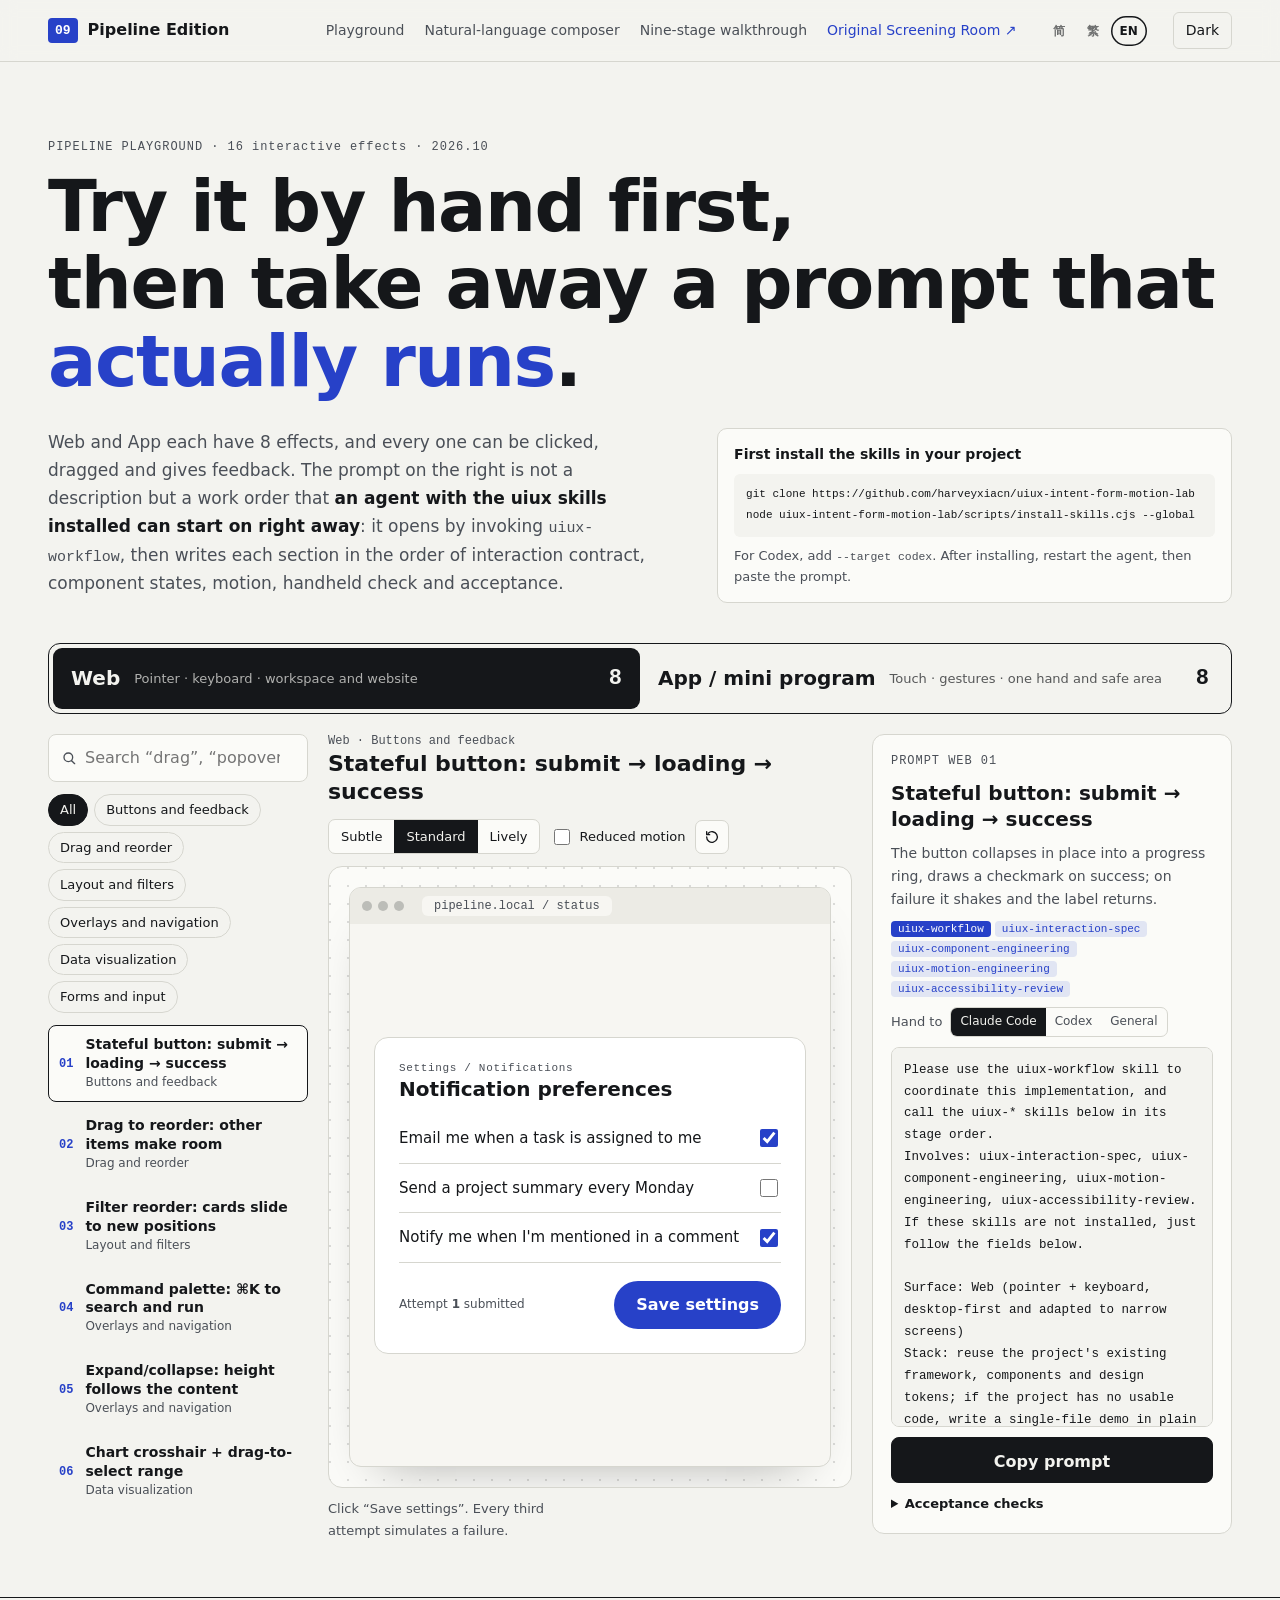
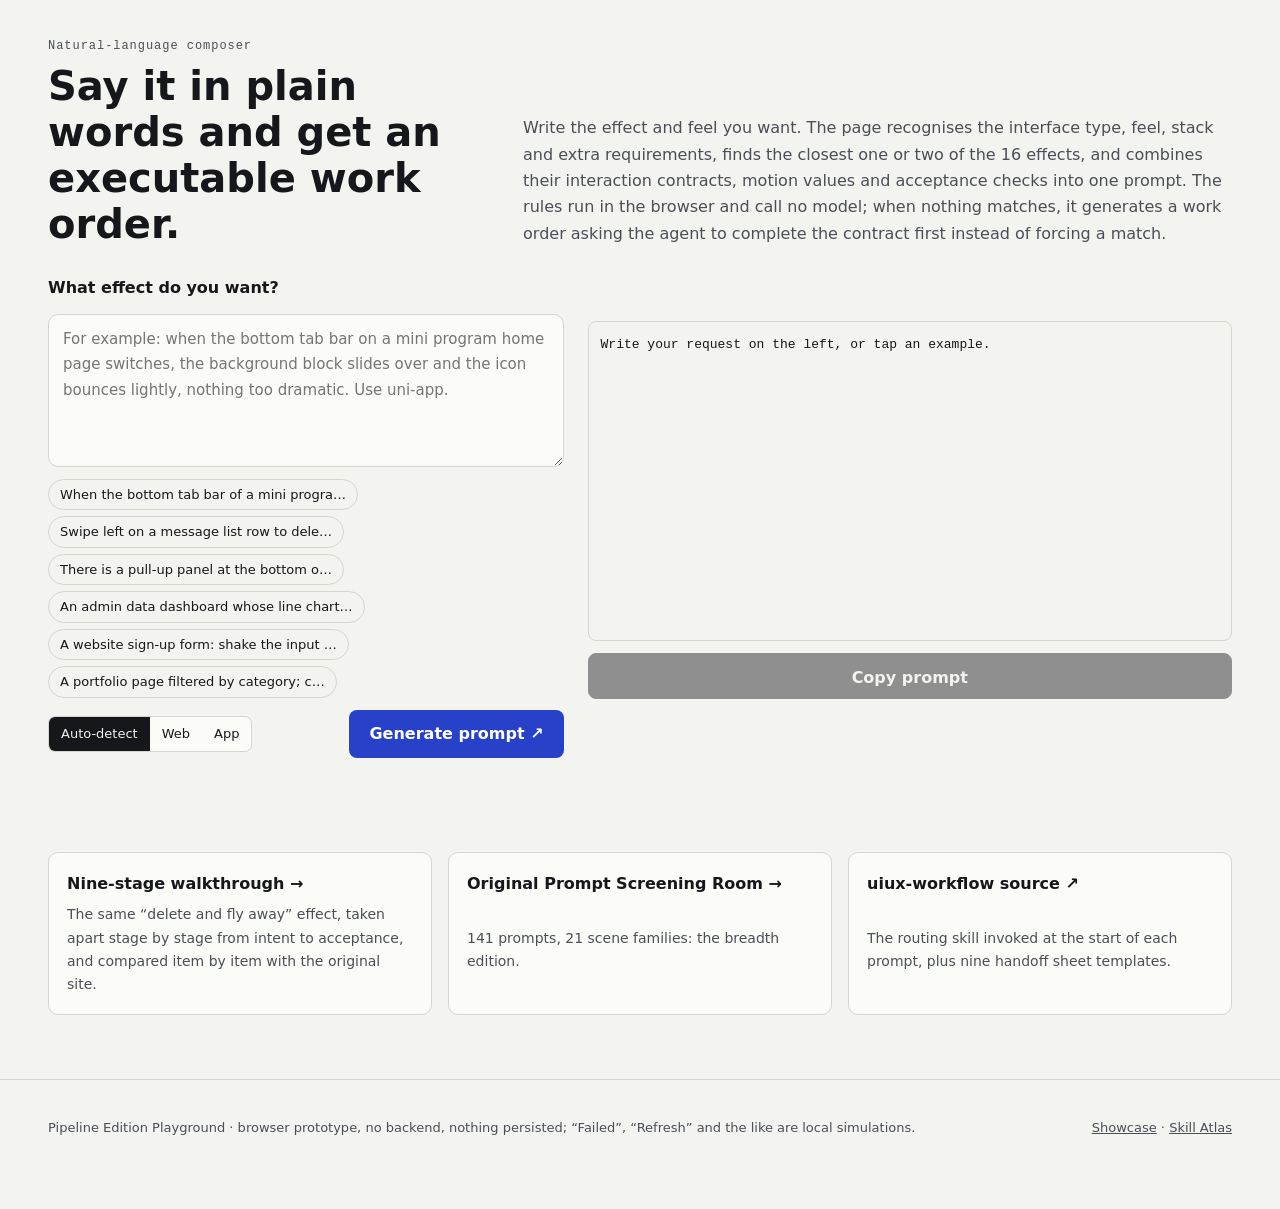
==== commit 0abfb379: "Add English and Traditional Chinese to every page - docs/i18n/i18n.js: language switcher (compact me" ====
--- a/docs/pipeline/index.html
+++ b/docs/pipeline/index.html
@@ -3,6 +3,7 @@
 <head>
   <meta charset="utf-8">
   <meta name="viewport" content="width=device-width,initial-scale=1,viewport-fit=cover">
+  <script src="../i18n/i18n.js" data-groups="pipeline"></script>
   <meta name="theme-color" content="#f3f3ef">
   <meta name="description" content="工序版 Playground：网页与 App 两类可点击、可拖动的界面效果，提示词选择器，以及能直接交给安装了 uiux skills 的 AI Agent 执行的自然语言提示词生成。">
   <title>工序版 Playground · UI/UX 实验室</title>
--- a/docs/pipeline/lab.css
+++ b/docs/pipeline/lab.css
@@ -491,3 +491,4 @@
 @media (prefers-reduced-motion: reduce) {
   html { scroll-behavior: auto; }
 }
+@media (max-width: 520px) { html[lang="en"] .bar .nav-out { display: none; } }
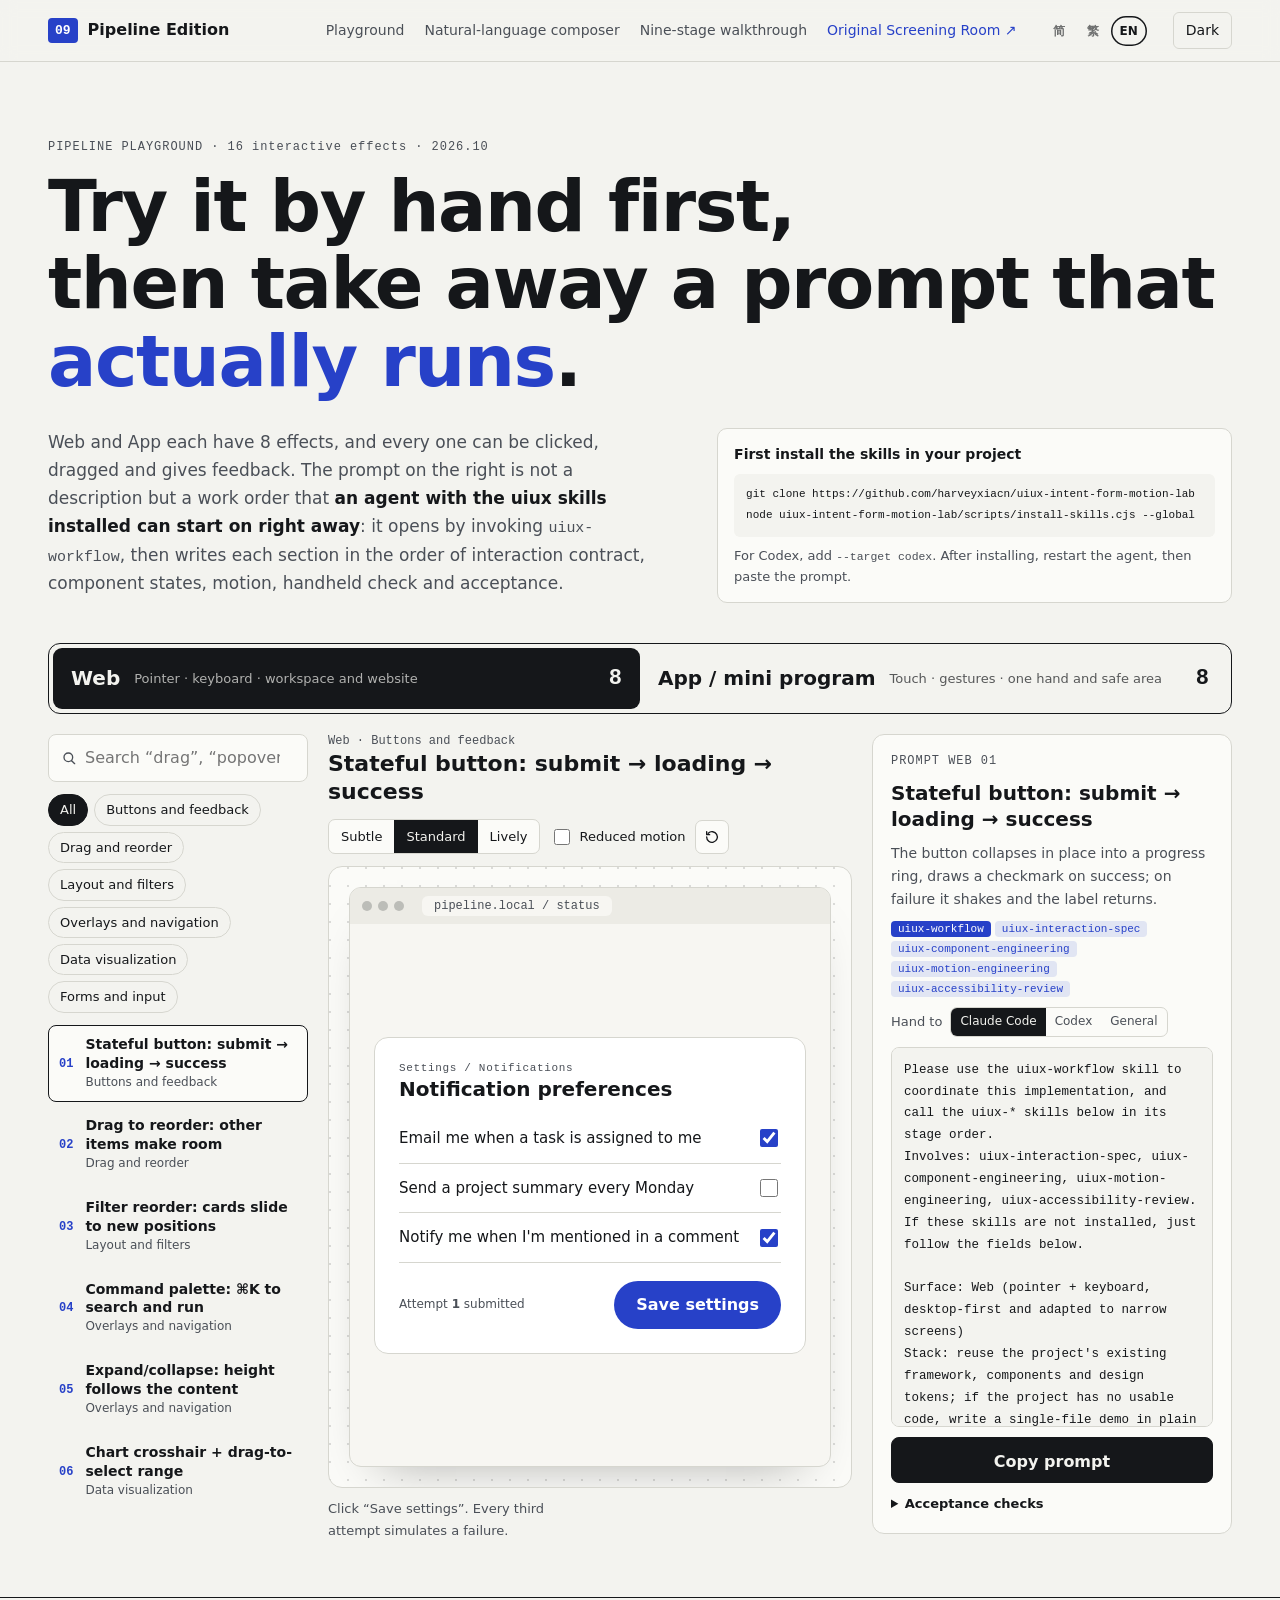
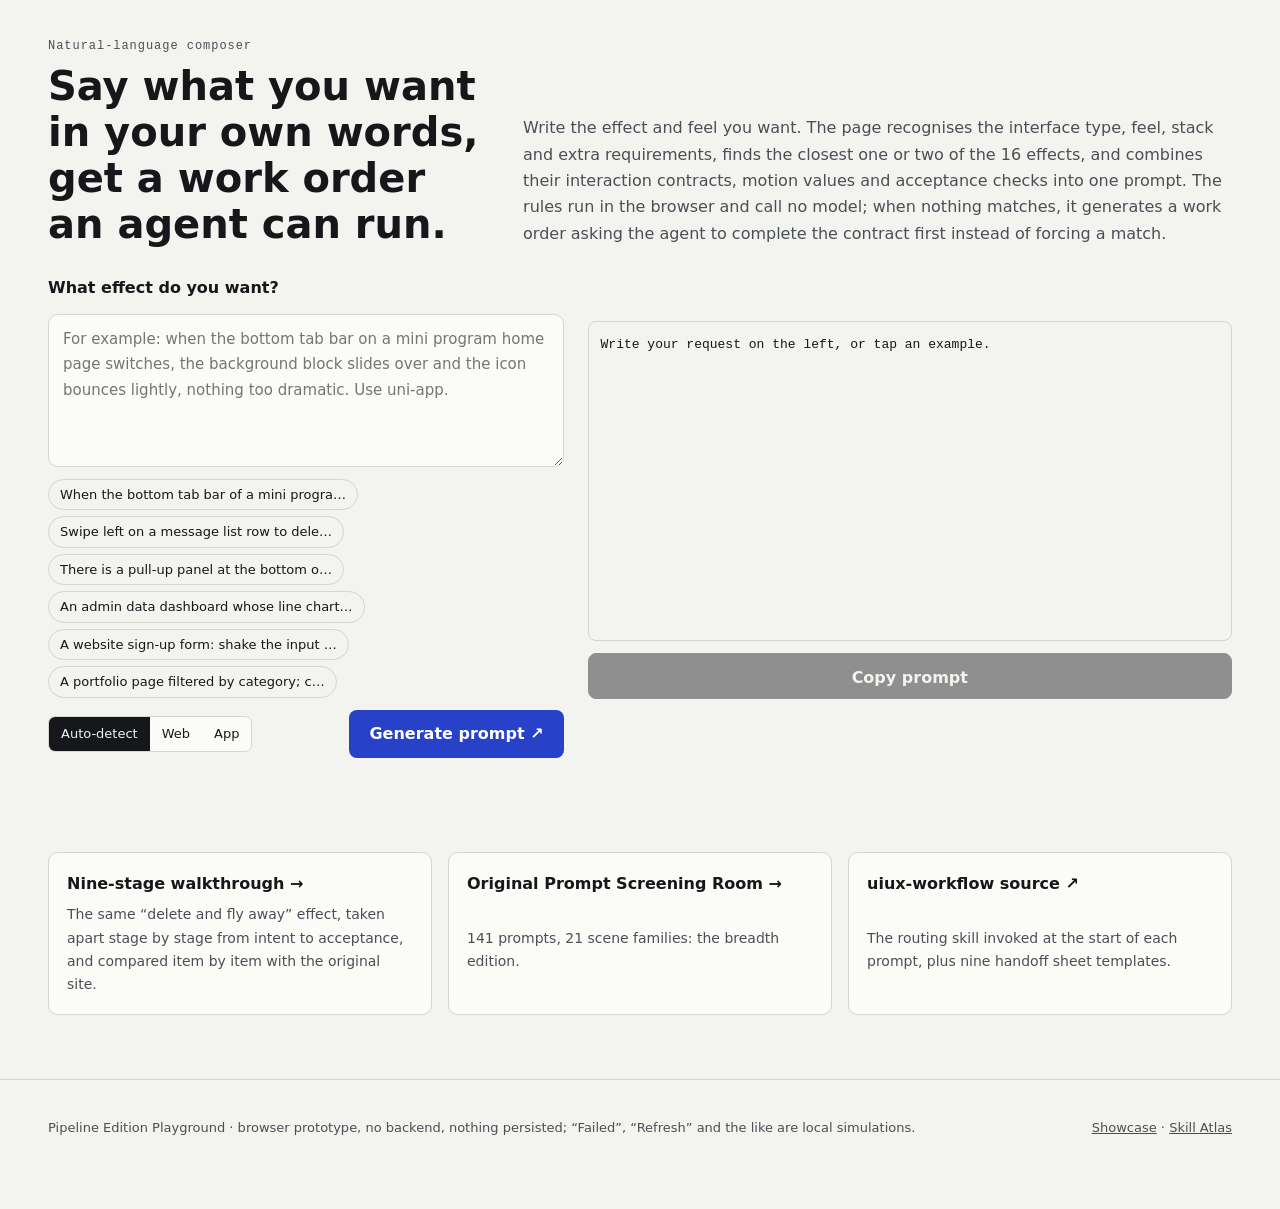
==== commit 69eb0f6a: "Reword the playground composer heading Co-Authored-By: Claude Opus 5.5 <noreply@anthropic.com>" ====
--- a/docs/pipeline/index.html
+++ b/docs/pipeline/index.html
@@ -98,7 +98,7 @@
   <section class="composer" id="composer" aria-labelledby="cmp-title">
     <div class="sec-head">
       <p class="eyebrow">自然语言生成</p>
-      <h2 id="cmp-title">说人话，拿到能执行的工单。</h2>
+      <h2 id="cmp-title">直接用你的语言说出你想的，拿到能执行的工单。</h2>
       <p>写下你想要的效果和感觉。页面会识别界面类别、手感、技术栈和额外要求，从 16 个效果里找最接近的一到两个，把它们的交互契约、动效数值和验收合成一份提示词。规则在浏览器里运行，不调用任何模型；匹配不到时会生成一份让 Agent 先补全契约的工单，而不是硬凑。</p>
     </div>
     <div class="cmp-grid">
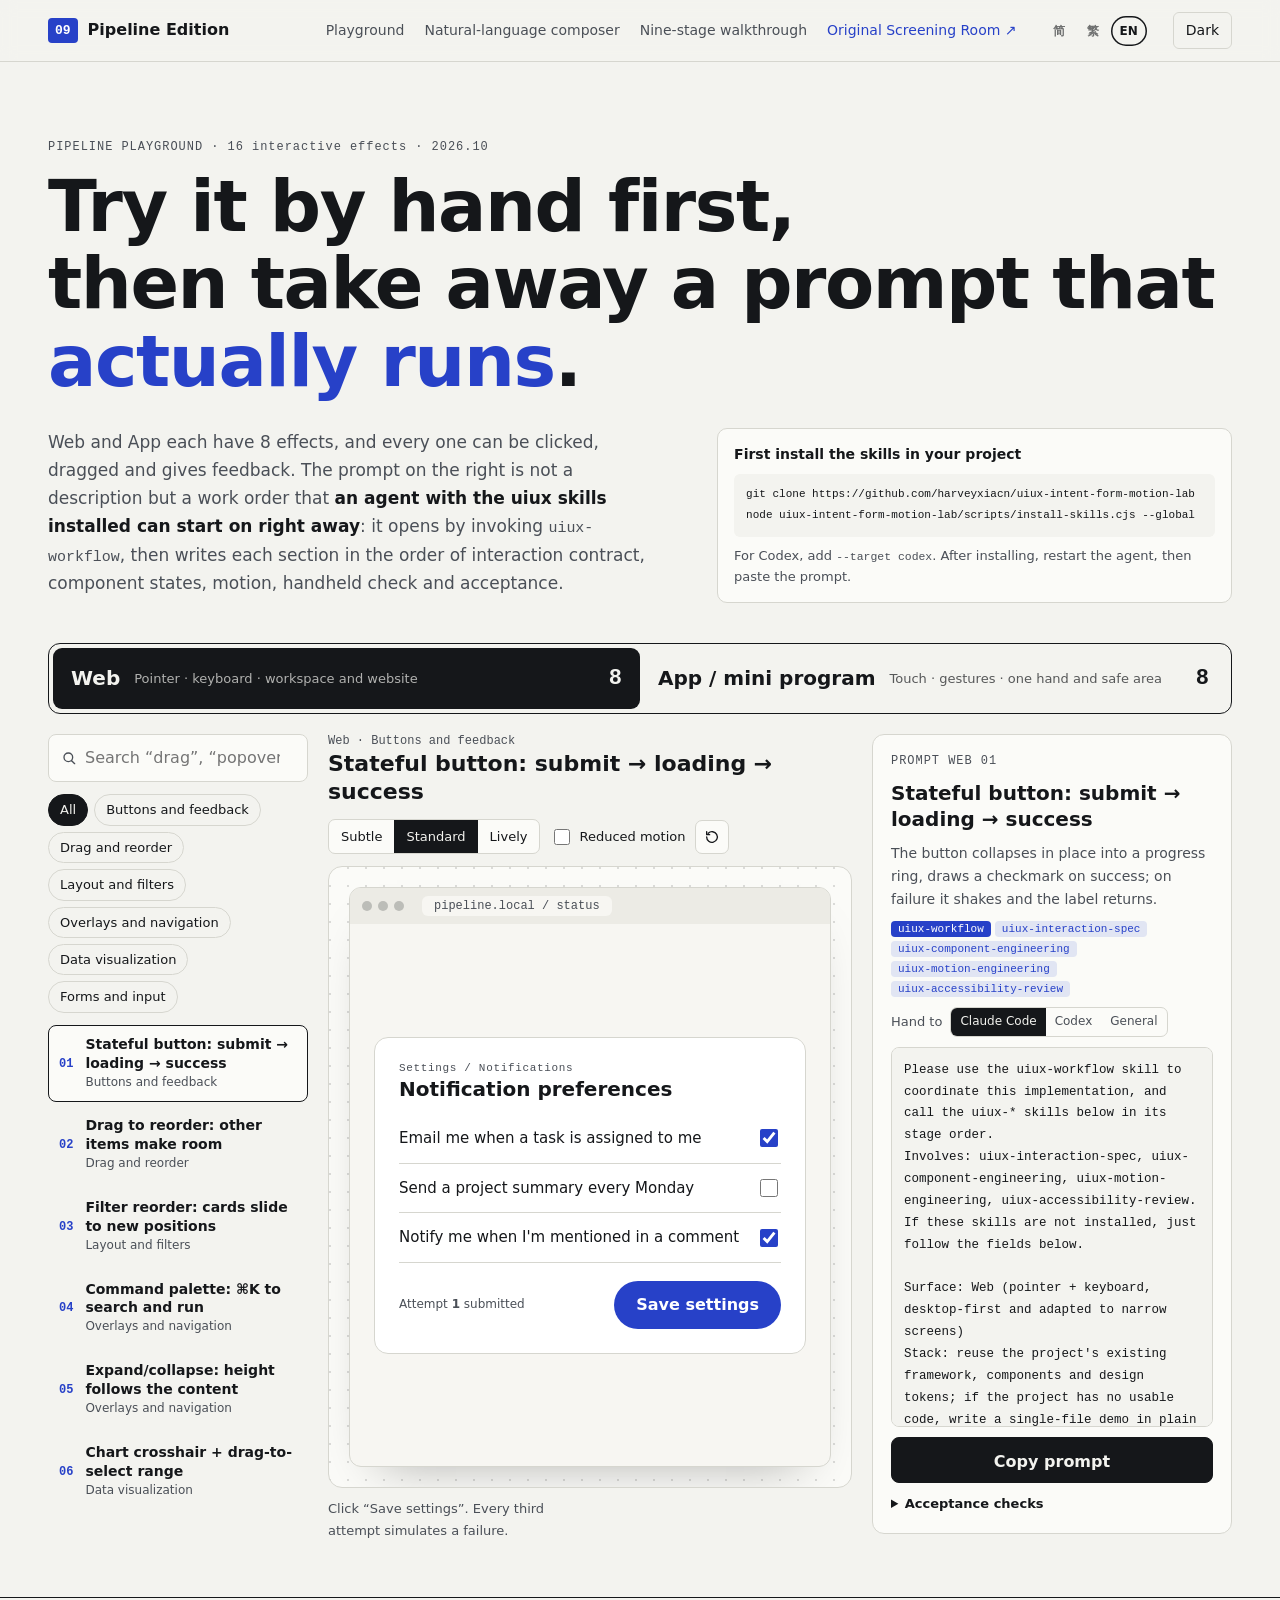
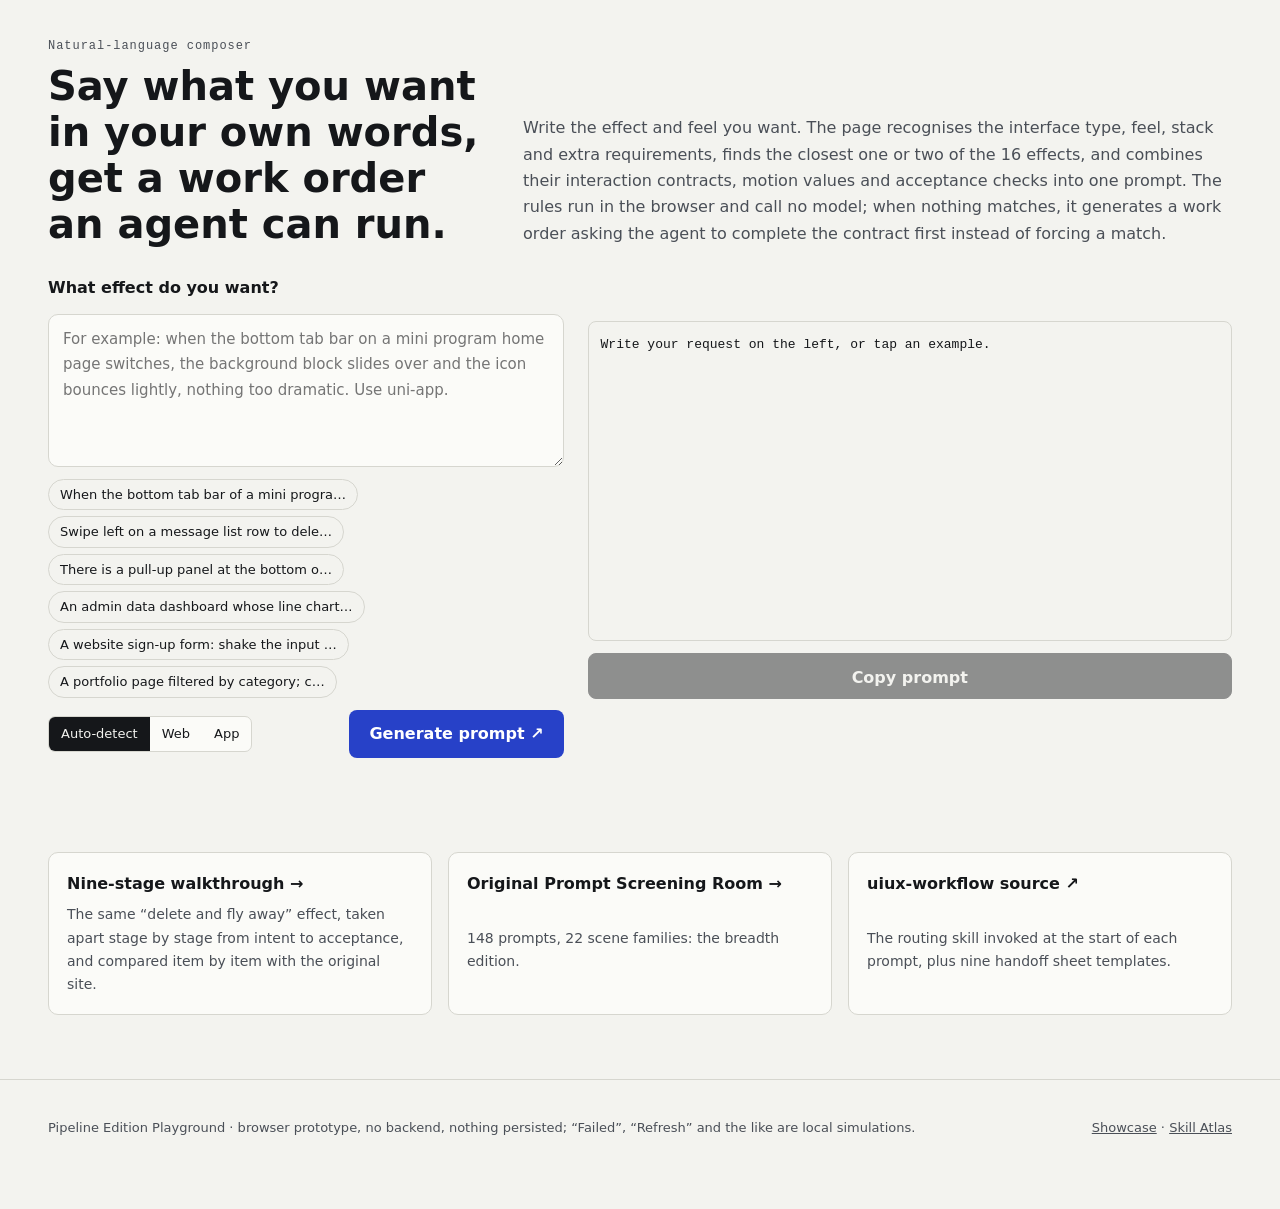
==== commit b4dfdc31: "Add seven photo and page-transition App prompts with live scenes New family 照片与转场 in uiux-prompt-pla" ====
--- a/docs/pipeline/index.html
+++ b/docs/pipeline/index.html
@@ -127,7 +127,7 @@
   <section class="more" aria-labelledby="more-title">
     <h2 id="more-title" class="sr-only">延伸阅读</h2>
     <a href="walkthrough.html"><b>九道工序讲解 →</b><span>同一个“删除飞走”效果，从意图到验收逐道拆开，并和原站逐项对比。</span></a>
-    <a href="../index.html"><b>原版提示词放映室 →</b><span>141 条提示词、21 个场景家族：广度版本。</span></a>
+    <a href="../index.html"><b>原版提示词放映室 →</b><span>148 条提示词、22 个场景家族：广度版本。</span></a>
     <a href="https://github.com/harveyxiacn/uiux-intent-form-motion-lab/tree/main/skills/uiux-workflow"><b>uiux-workflow 源文件 ↗</b><span>提示词开头调用的路由 skill，以及九张交接单模板。</span></a>
   </section>
 </main>
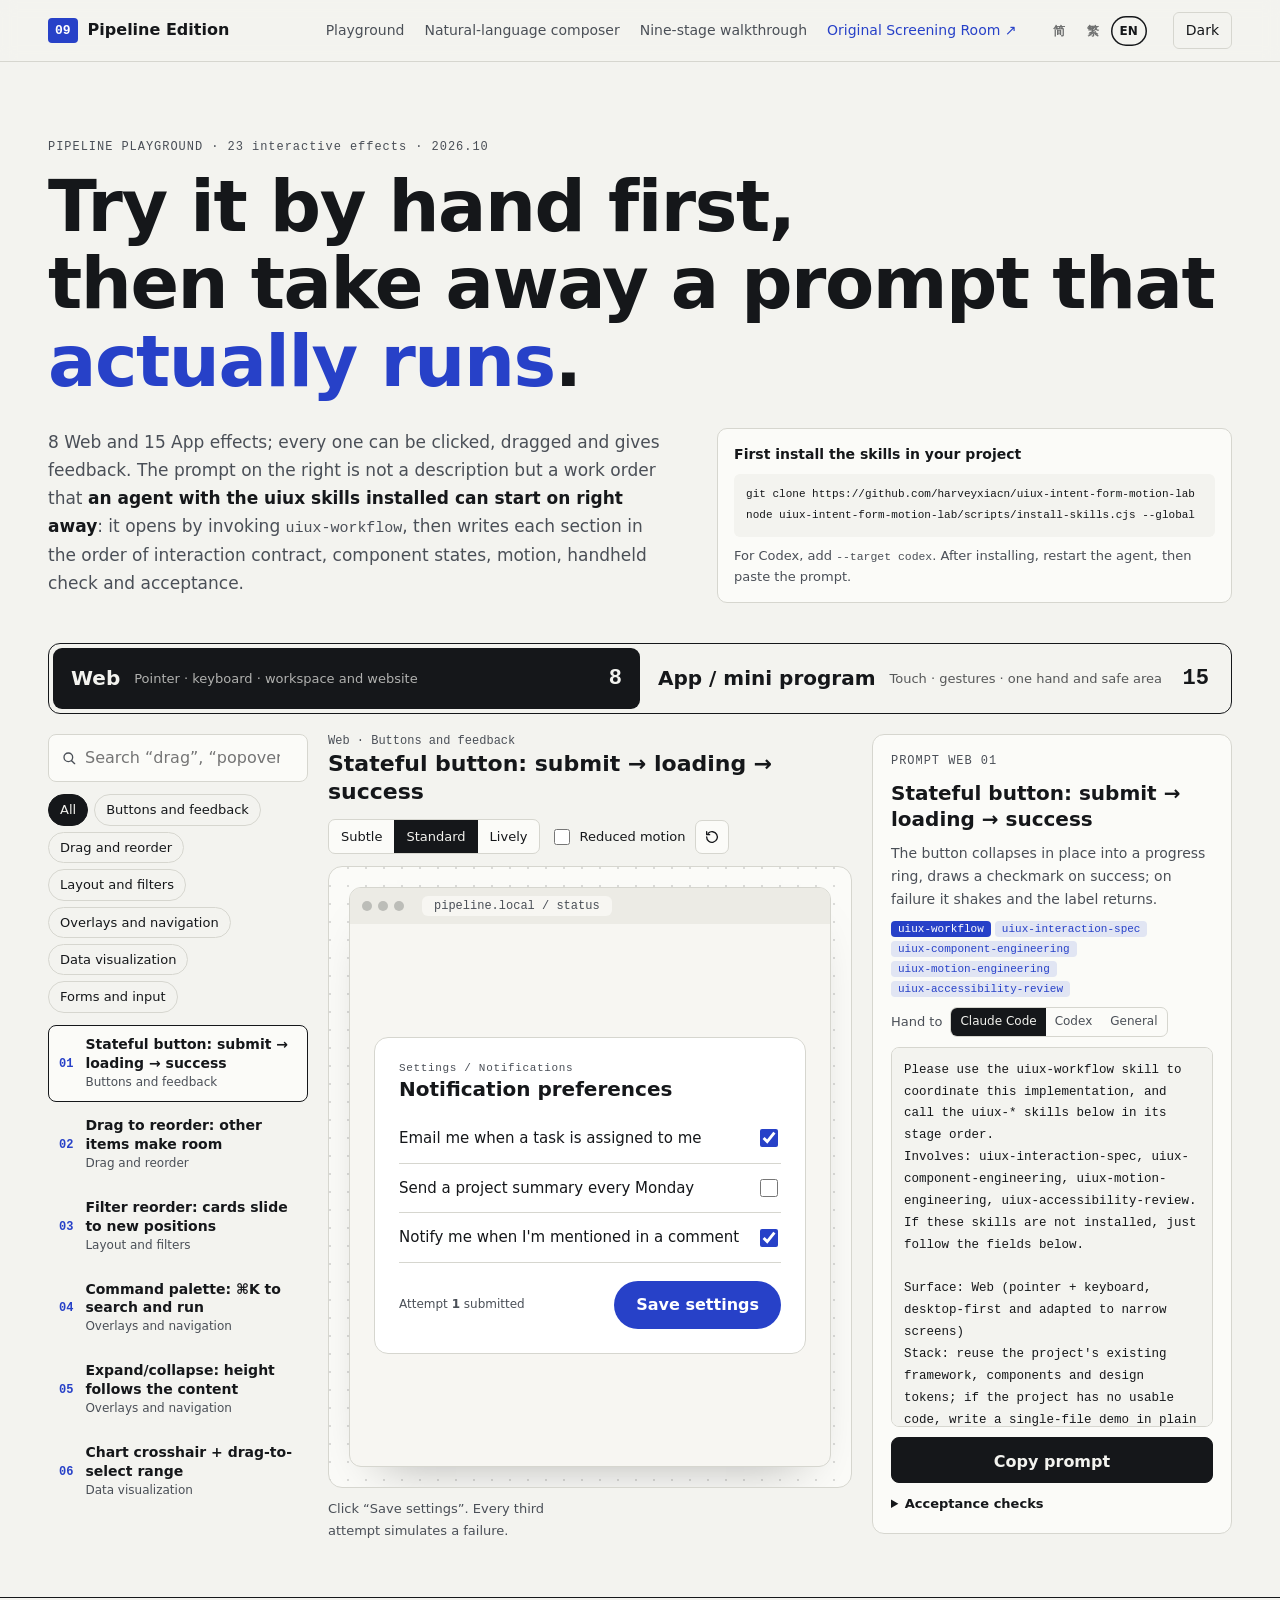
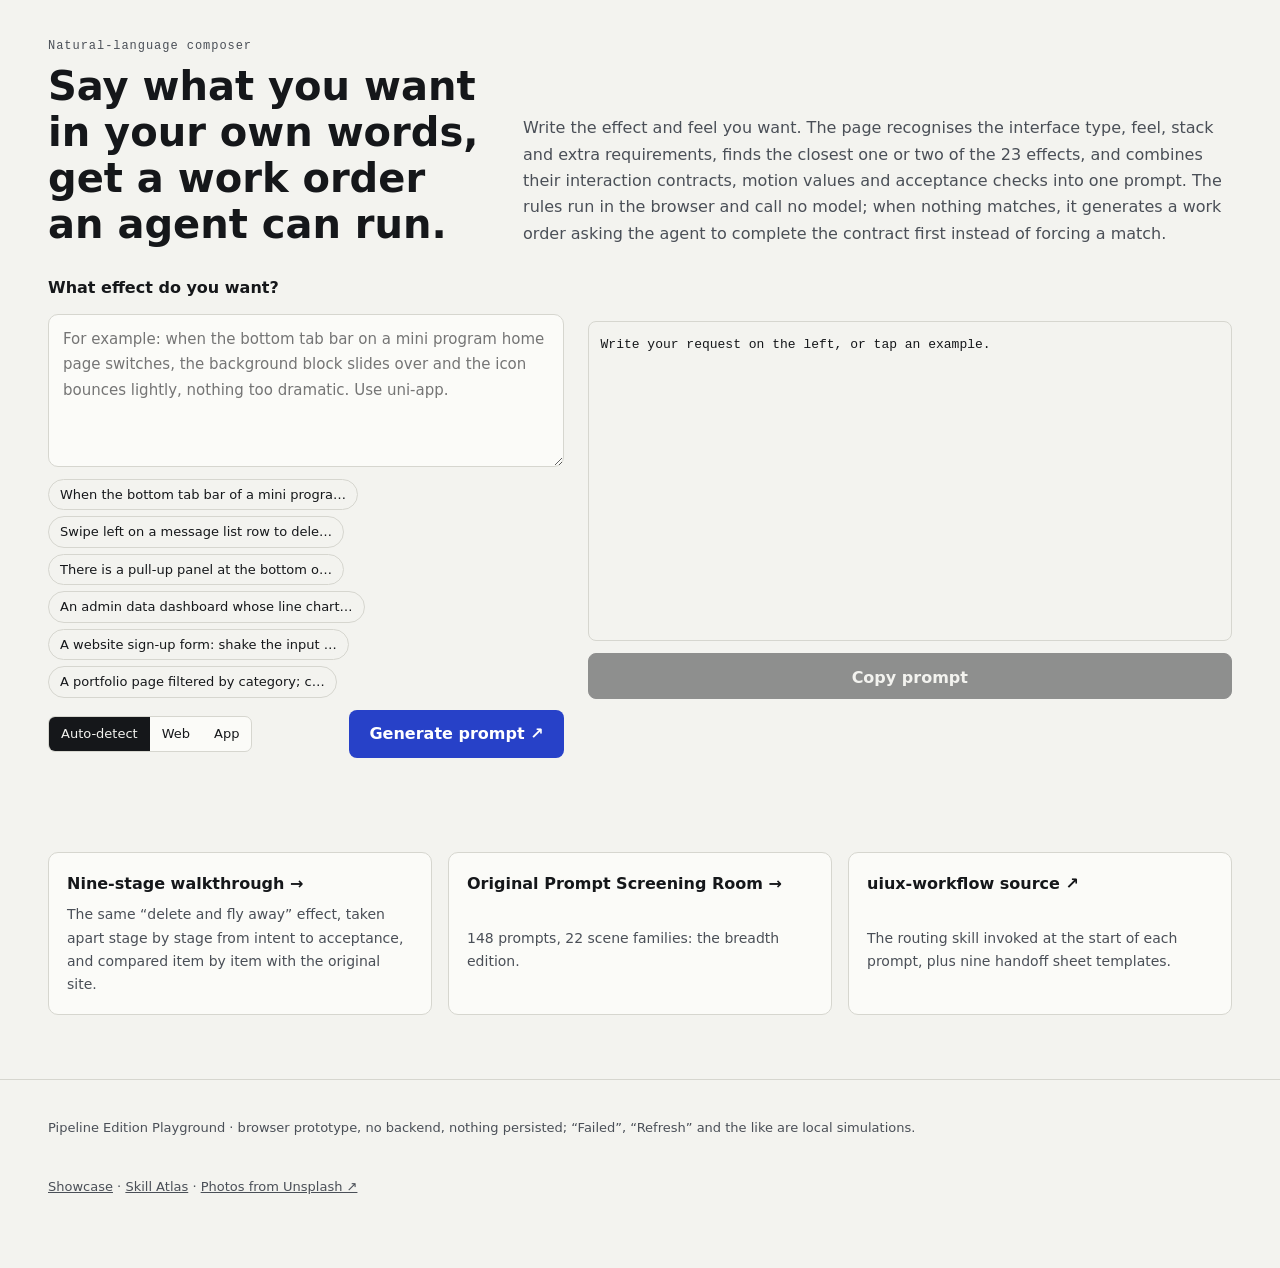
==== commit 5f9d4779: "Add the seven photo transitions to the pipeline playground; use real photos Pipeline playground: new" ====
--- a/docs/pipeline/index.html
+++ b/docs/pipeline/index.html
@@ -9,8 +9,10 @@
   <title>工序版 Playground · UI/UX 实验室</title>
   <link rel="icon" href="data:image/svg+xml,%3Csvg xmlns=%22http://www.w3.org/2000/svg%22 viewBox=%220 0 32 32%22%3E%3Crect width=%2232%22 height=%2232%22 rx=%226%22 fill=%22%232741c8%22/%3E%3Ctext x=%2216%22 y=%2222%22 font-size=%2215%22 text-anchor=%22middle%22 font-family=%22monospace%22 font-weight=%22700%22 fill=%22%23fff%22%3E09%3C/text%3E%3C/svg%3E">
   <link rel="stylesheet" href="lab.css">
+  <link rel="stylesheet" href="photo.css">
   <script src="effects.js" defer></script>
   <script src="scenes.js" defer></script>
+  <script src="photo-scenes.js" defer></script>
   <script src="lab.js" defer></script>
 </head>
 <body>
@@ -29,10 +31,10 @@
 
 <main id="top">
   <section class="hero" aria-labelledby="hero-title">
-    <p class="eyebrow">PIPELINE PLAYGROUND · 16 个可操作效果 · 2026.10</p>
+    <p class="eyebrow">PIPELINE PLAYGROUND · 23 个可操作效果 · 2026.10</p>
     <h1 id="hero-title">先亲手试，<br>再拿走一句<span>能执行</span>的提示词。</h1>
     <div class="hero-row">
-      <p class="lede">网页和 App 各 8 个效果，每个都能点、能拖、会给反馈。右边的提示词不是描述，是一份<strong>交给装了 uiux skills 的 Agent 就能开工</strong>的工单：开头调用 <code>uiux-workflow</code>，按交互契约、组件状态、动效、手持检查、验收的顺序写好每一段。</p>
+      <p class="lede">网页 8 个、App 15 个效果，每个都能点、能拖、会给反馈。右边的提示词不是描述，是一份<strong>交给装了 uiux skills 的 Agent 就能开工</strong>的工单：开头调用 <code>uiux-workflow</code>，按交互契约、组件状态、动效、手持检查、验收的顺序写好每一段。</p>
       <div class="install">
         <p>先在你的项目里安装 skills</p>
         <pre><code>git clone https://github.com/harveyxiacn/uiux-intent-form-motion-lab
@@ -99,7 +101,7 @@
     <div class="sec-head">
       <p class="eyebrow">自然语言生成</p>
       <h2 id="cmp-title">直接用你的语言说出你想的，拿到能执行的工单。</h2>
-      <p>写下你想要的效果和感觉。页面会识别界面类别、手感、技术栈和额外要求，从 16 个效果里找最接近的一到两个，把它们的交互契约、动效数值和验收合成一份提示词。规则在浏览器里运行，不调用任何模型；匹配不到时会生成一份让 Agent 先补全契约的工单，而不是硬凑。</p>
+      <p>写下你想要的效果和感觉。页面会识别界面类别、手感、技术栈和额外要求，从 23 个效果里找最接近的一到两个，把它们的交互契约、动效数值和验收合成一份提示词。规则在浏览器里运行，不调用任何模型；匹配不到时会生成一份让 Agent 先补全契约的工单，而不是硬凑。</p>
     </div>
     <div class="cmp-grid">
       <div class="cmp-in">
@@ -134,7 +136,7 @@
 
 <footer class="foot">
   <p>工序版 Playground · 浏览器原型，无后端、不持久化；“失败”“刷新”等为本地模拟。</p>
-  <p><a href="../showcase.html">作品展台</a> · <a href="../demos/skills/">技能地图</a></p>
+  <p><a href="../showcase.html">作品展台</a> · <a href="../demos/skills/">技能地图</a> · <a href="https://github.com/harveyxiacn/uiux-intent-form-motion-lab/blob/main/docs/assets/photos/CREDITS.md" target="_blank" rel="noopener">照片来自 Unsplash ↗</a></p>
 </footer>
 <p class="sr-only" id="live" aria-live="polite"></p>
 </body>
--- a/docs/pipeline/photo.css
+++ b/docs/pipeline/photo.css
@@ -0,0 +1,116 @@
+/* Scenes for the App family 「照片与转场」 (photo-scenes.js). */
+.pp { display: block; border-radius: 12px; background: var(--soft) center / cover no-repeat; }
+.pp-sea { background-image: url(../assets/photos/sea.webp); }
+.pp-book { background-image: url(../assets/photos/book.webp); }
+.pp-snow { background-image: url(../assets/photos/snow.webp); }
+.pp-tram { background-image: url(../assets/photos/tram.webp); }
+.pp-alley { background-image: url(../assets/photos/alley.webp); }
+.pp-field { background-image: url(../assets/photos/field.webp); }
+.pf-fan, .ps-deck, .pa-stack { touch-action: none; cursor: grab; user-select: none; -webkit-user-select: none; }
+.pf-fan:active, .ps-deck:active, .pa-stack:active { cursor: grabbing; }
+
+/* 1. fan */
+.pf-fan { position: relative; height: 300px; margin-top: 10px; flex: none; }
+.pf-card { position: absolute; left: 50%; top: 20px; width: 170px; height: 230px; margin-left: -85px; border-radius: 16px; border: 4px solid var(--card); transform-origin: 50% 135%; box-shadow: 0 16px 30px -12px rgba(0,0,0,.45); will-change: transform; }
+.pf-title { position: relative; height: 34px; overflow: hidden; text-align: center; }
+.pf-title b { position: absolute; inset: 0; font-size: 24px; line-height: 34px; }
+.pf-place { margin: 0; text-align: center; font-size: 13px; color: var(--ink-2); }
+.pf-dots, .pa-dots { display: flex; justify-content: center; gap: 6px; margin-top: 14px; }
+.pf-dots i, .pa-dots i { width: 7px; height: 7px; border-radius: 999px; background: var(--line); transition: width calc(.38s * var(--k, 1)) var(--ease), background .2s; }
+.pf-dots i.on, .pa-dots i.on { width: 24px; background: var(--accent); }
+.pf-btns, .pa-btns { display: flex; justify-content: center; gap: 12px; margin-top: auto; padding: 0 18px 34px; }
+.pf-btns .ap-pill, .pa-btns .ap-pill { min-width: 64px; min-height: 44px; }
+
+/* 2. ticket */
+.pt-grid { display: grid; grid-template-columns: 1fr 1fr; gap: 12px; padding: 0 16px; }
+.pt-thumb { display: grid; gap: 3px; text-align: left; border: 0; padding: 0; background: none; color: inherit; cursor: pointer; }
+.pt-thumb .pp { height: 132px; }
+.pt-thumb b { font-size: 14px; margin-top: 4px; }
+.pt-thumb small { font-size: 12px; color: var(--ink-2); }
+.pt-page { position: absolute; inset: 0; z-index: 10; padding: 58px 16px 0; background: #1c1d20; }
+.pt-back { position: absolute; top: 10px; left: 12px; width: 40px; height: 40px; border-radius: 50%; border: 0; background: rgba(255,255,255,.14); color: #fff; font-size: 24px; cursor: pointer; }
+.pt-ticket { border-radius: 18px; overflow: hidden; background: #fffdf7; color: #1a1b16; box-shadow: 0 20px 40px rgba(0,0,0,.4); }
+.pt-img { height: 210px; border-radius: 18px 18px 4px 4px; }
+.pt-body { padding: 14px 18px 12px; }
+.pt-no { margin: 0; font: 10px/1.4 var(--mono); letter-spacing: .12em; color: #6b685c; }
+.pt-body h4 { margin: 4px 0 10px; font-size: 22px; outline-offset: 3px; }
+.pt-body dl { display: flex; gap: 26px; margin: 0; }
+.pt-body dt { font-size: 11px; color: #6b685c; }
+.pt-body dd { margin: 0; font-size: 14px; font-weight: 700; }
+.pt-perf { display: block; position: relative; margin: 14px -18px 10px; border-top: 2px dashed #d2ccbc; }
+.pt-perf::before, .pt-perf::after { content: ""; position: absolute; top: -10px; width: 18px; height: 18px; border-radius: 50%; background: #1c1d20; }
+.pt-perf::before { left: -9px; } .pt-perf::after { right: -9px; }
+.pt-stub { margin: 0; text-align: center; font: 10px var(--mono); color: #6b685c; }
+.pt-fly { position: absolute; z-index: 30; pointer-events: none; box-shadow: 0 20px 40px rgba(0,0,0,.35); }
+
+/* 3. gather */
+.pgx-grid { display: grid; grid-template-columns: repeat(3, 1fr); gap: 8px; padding: 6px 16px 0; }
+.pgx-grid .pp { height: 120px; border: 3px solid var(--card); box-shadow: 0 8px 16px -8px rgba(0,0,0,.4); will-change: transform; }
+.pgx-foot { margin-top: auto; padding: 0 16px 34px; }
+.pgx-make { width: 100%; min-height: 50px; border: 0; border-radius: 14px; background: var(--accent); color: var(--accent-ink); font-size: 16px; font-weight: 700; cursor: pointer; }
+.pgx-make:disabled { opacity: .55; cursor: default; }
+.pgx-album { padding: 10px 18px; }
+.pgx-cover { position: relative; height: 260px; margin: 8px 0 14px; }
+.pgx-cover .pp { position: absolute; left: 50%; top: 10px; width: 180px; height: 230px; margin-left: -90px; border: 5px solid var(--card); box-shadow: 0 16px 30px -10px rgba(0,0,0,.45); transform: rotate(var(--r)); }
+.pgx-album h4 { font-size: 24px; outline-offset: 3px; }
+.pgx-album p { color: var(--ink-2); font-size: 14px; margin: 6px 0 0; }
+
+/* 4. sort */
+.ps-deck { position: relative; flex: 1; margin: 6px 22px 0; }
+.ps-card { position: absolute; inset: 0 0 18px; display: grid; grid-template-rows: 1fr auto auto; gap: 2px; padding: 10px 10px 14px; border-radius: 22px; background: var(--card); box-shadow: 0 16px 30px -18px rgba(0,0,0,.45); transform: translateY(calc(var(--d) * 12px)) scale(calc(1 - var(--d) * .04)); will-change: transform; }
+.ps-card.top { transform: none; }
+.ps-card .pp { min-height: 0; border-radius: 14px; }
+.ps-card b { font-size: 20px; margin: 8px 6px 0; }
+.ps-card small { font-size: 13px; color: var(--ink-2); margin: 0 6px; }
+.ps-tag { position: absolute; top: 26px; padding: 4px 12px; border: 3px solid; border-radius: 10px; font: 900 18px/1.2 var(--sans); font-style: normal; opacity: 0; background: rgba(255,255,255,.9); }
+.ps-tag.keep { left: 24px; color: #1f8a4c; transform: rotate(-10deg); }
+.ps-tag.skip { right: 24px; color: #d13c35; transform: rotate(10deg); }
+.ps-empty { position: absolute; inset: 0; display: grid; place-items: center; text-align: center; color: var(--ink-2); line-height: 1.8; }
+.ps-btns { display: flex; justify-content: center; align-items: center; gap: 14px; padding: 12px 0 32px; flex: none; }
+.ps-btns button { min-height: 48px; padding: 0 18px; border-radius: 999px; border: 1px solid var(--line); background: var(--card); color: var(--ink); font-weight: 700; cursor: pointer; }
+.ps-btns .ps-keep { background: var(--accent); color: var(--accent-ink); border-color: var(--accent); }
+.ps-btns .ps-undo { width: 44px; min-height: 44px; padding: 0; display: grid; place-items: center; }
+.ps-btns button:disabled { opacity: .4; }
+
+/* 5. headline */
+.pl { padding: 8px 18px 0; }
+.pl-hero { height: 230px; border-radius: 20px; flex: none; will-change: transform, opacity; }
+.pl-ch { margin: 18px 0 0; font: 11px var(--mono); letter-spacing: .14em; color: var(--ink-2); }
+.pl-big { margin: 4px 0 0; font-size: 38px !important; line-height: 1.1 !important; font-weight: 900; }
+.pl-mask { display: block; overflow: hidden; padding-bottom: 3px; }
+.pl-line { display: block; }
+.pl-tabs { display: flex; gap: 8px; margin-top: auto; padding-bottom: 34px; }
+.pl-tabs button { flex: 1; min-height: 48px; border-radius: 14px; border: 1px solid var(--line); background: var(--card); color: var(--ink); font-size: 16px; font-weight: 700; cursor: pointer; }
+.pl-tabs button[aria-pressed="true"] { background: var(--ink); color: var(--paper); border-color: var(--ink); }
+
+/* 6. album */
+.pa-stack { position: relative; height: 340px; margin: 6px 0 0; flex: none; }
+.pa-card { position: absolute; left: 26px; right: 26px; top: 0; height: 284px; display: grid; grid-template-rows: 1fr auto auto; gap: 2px; padding: 10px 10px 14px; border-radius: 20px; background: var(--card); box-shadow: 0 14px 28px -14px rgba(0,0,0,.45); transform-origin: 50% 100%; will-change: transform; }
+.pa-card .pp { min-height: 0; border-radius: 14px; }
+.pa-card b { font-size: 18px; margin: 8px 4px 0; }
+.pa-card small { font-size: 12px; color: var(--ink-2); margin: 0 4px; }
+
+/* 7. lift */
+.pk-list { display: grid; gap: 10px; padding: 0 16px; }
+.pk-card { display: flex; align-items: center; gap: 14px; padding: 9px; border: 0; border-radius: 16px; background: var(--card); color: inherit; text-align: left; cursor: pointer; box-shadow: 0 2px 8px -4px rgba(0,0,0,.2); transition: transform calc(.22s * var(--k, 1)) var(--ease), box-shadow .22s, filter .25s, opacity .25s; }
+.pk-card .pp { width: 70px; height: 70px; flex: none; }
+.pk-card b { display: block; font-size: 16px; }
+.pk-card small { font-size: 12px; color: var(--ink-2); }
+.pk .ap-head { transition: filter .25s, opacity .25s; }
+.pk.dimmed .ap-head, .pk.dimmed .pk-card:not(.lifted) { filter: blur(3px); opacity: .45; }
+.pk-card.lifted { position: relative; z-index: 2; transform: translateY(-6px) scale(1.04); box-shadow: 0 20px 36px -12px rgba(0,0,0,.45); }
+.pk-detail { position: absolute; inset: 0; z-index: 15; overflow: hidden; background: var(--card); display: grid; grid-template-rows: 46% 1fr; }
+.pk-detail[hidden] { display: none; }
+.pk-img { border-radius: 0; }
+.pk-back { position: absolute; top: 10px; left: 12px; width: 40px; height: 40px; border-radius: 50%; border: 0; background: rgba(0,0,0,.45); color: #fff; font-size: 24px; cursor: pointer; z-index: 2; }
+.pk-copy { padding: 18px 20px; }
+.pk-copy h4 { font-size: 24px; outline-offset: 3px; }
+.pk-copy small { color: var(--ink-2); }
+.pk-copy p { color: var(--ink-2); font-size: 15px; margin: 10px 0 0; }
+
+[data-reduced] .pk.dimmed .ap-head, [data-reduced] .pk.dimmed .pk-card:not(.lifted) { filter: none; }
+[data-reduced] .pk-card.lifted { transform: none; }
+@media (prefers-reduced-motion: reduce) {
+  .pk.dimmed .ap-head, .pk.dimmed .pk-card:not(.lifted) { filter: none; }
+  .pk-card, .pf-dots i, .pa-dots i { transition: none; }
+}
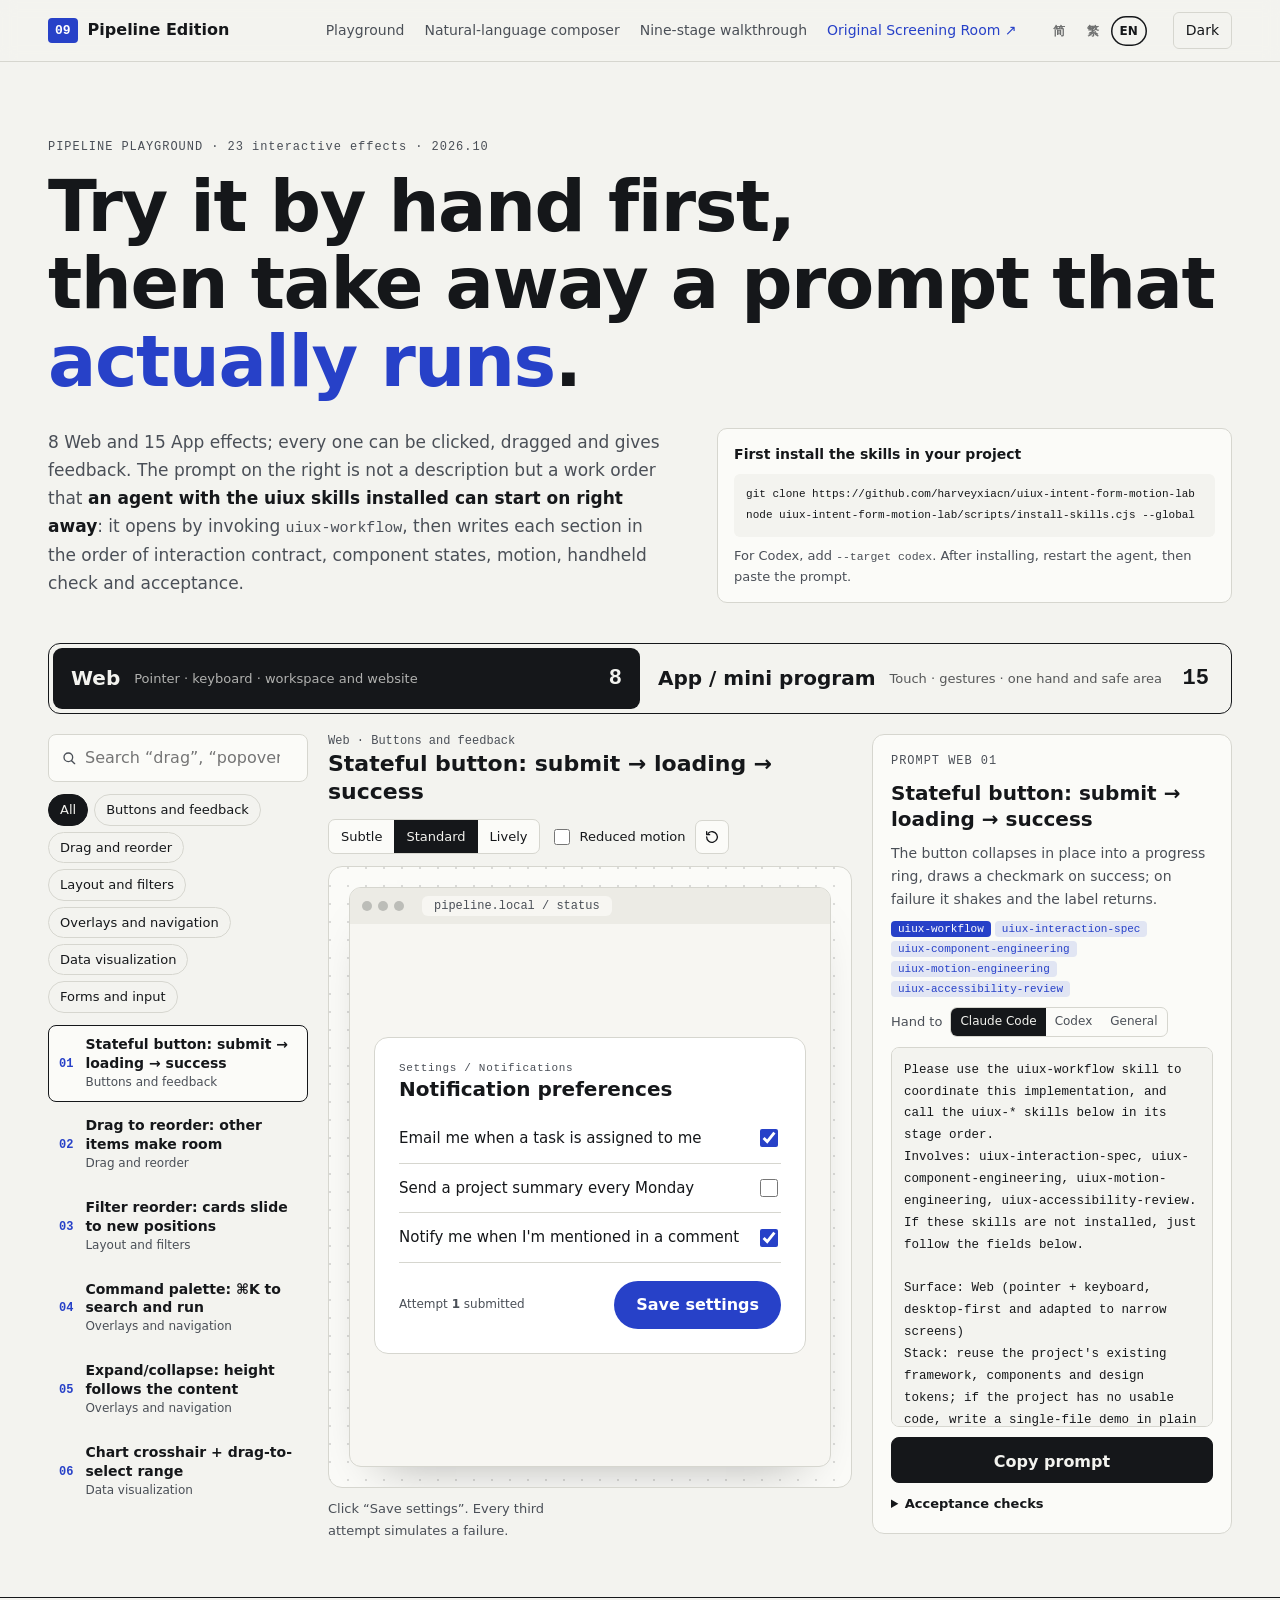
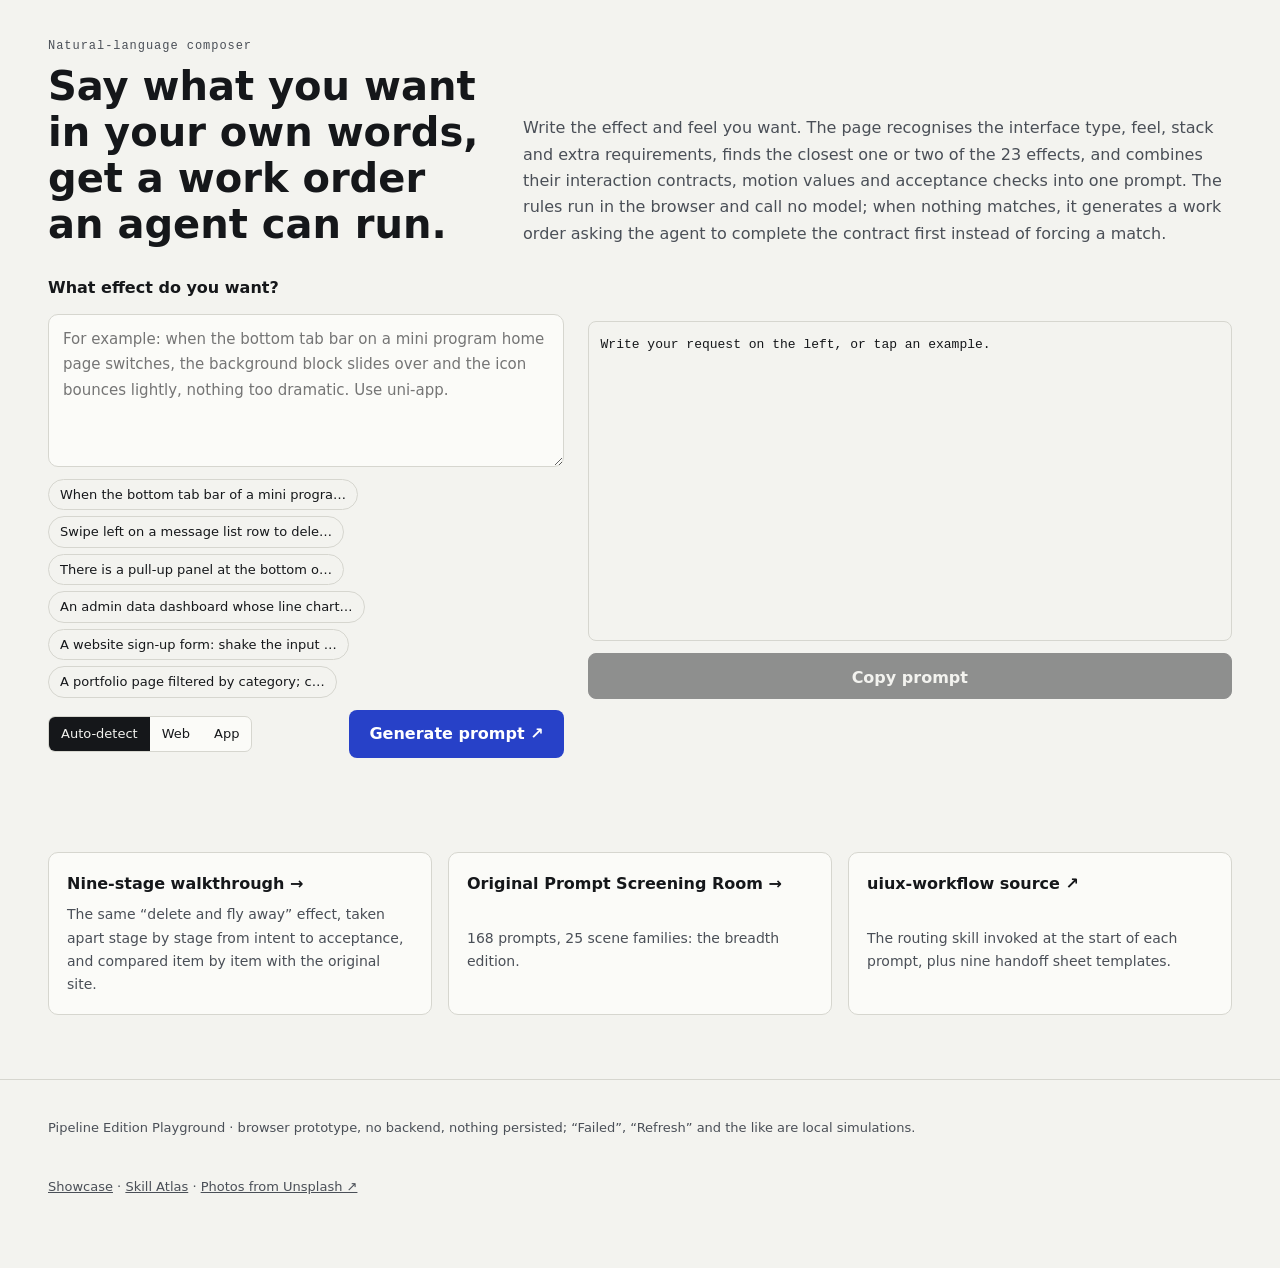
==== commit 7263e352: "Add 20 prompts in three new families with live scenes uiux-prompt-playbook now has 168 prompts (70 w" ====
--- a/docs/pipeline/index.html
+++ b/docs/pipeline/index.html
@@ -129,7 +129,7 @@
   <section class="more" aria-labelledby="more-title">
     <h2 id="more-title" class="sr-only">延伸阅读</h2>
     <a href="walkthrough.html"><b>九道工序讲解 →</b><span>同一个“删除飞走”效果，从意图到验收逐道拆开，并和原站逐项对比。</span></a>
-    <a href="../index.html"><b>原版提示词放映室 →</b><span>148 条提示词、22 个场景家族：广度版本。</span></a>
+    <a href="../index.html"><b>原版提示词放映室 →</b><span>168 条提示词、25 个场景家族：广度版本。</span></a>
     <a href="https://github.com/harveyxiacn/uiux-intent-form-motion-lab/tree/main/skills/uiux-workflow"><b>uiux-workflow 源文件 ↗</b><span>提示词开头调用的路由 skill，以及九张交接单模板。</span></a>
   </section>
 </main>
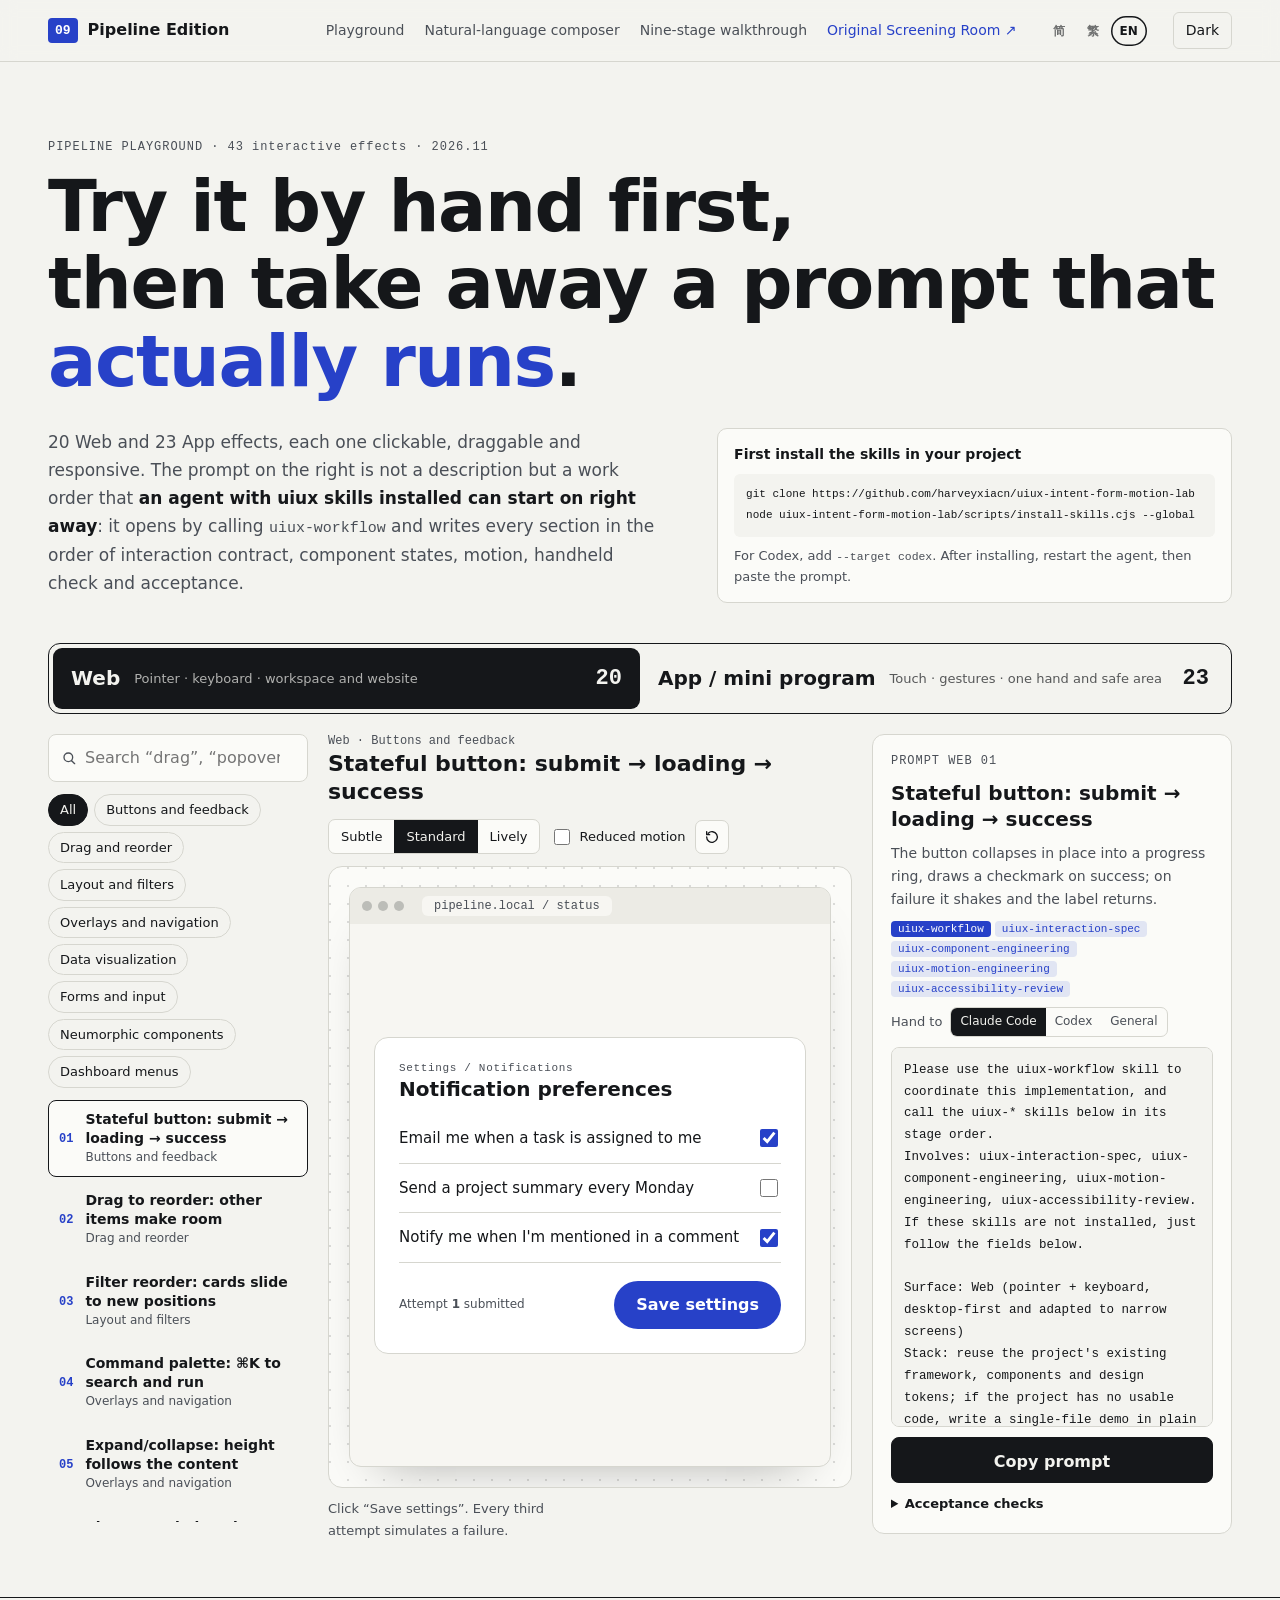
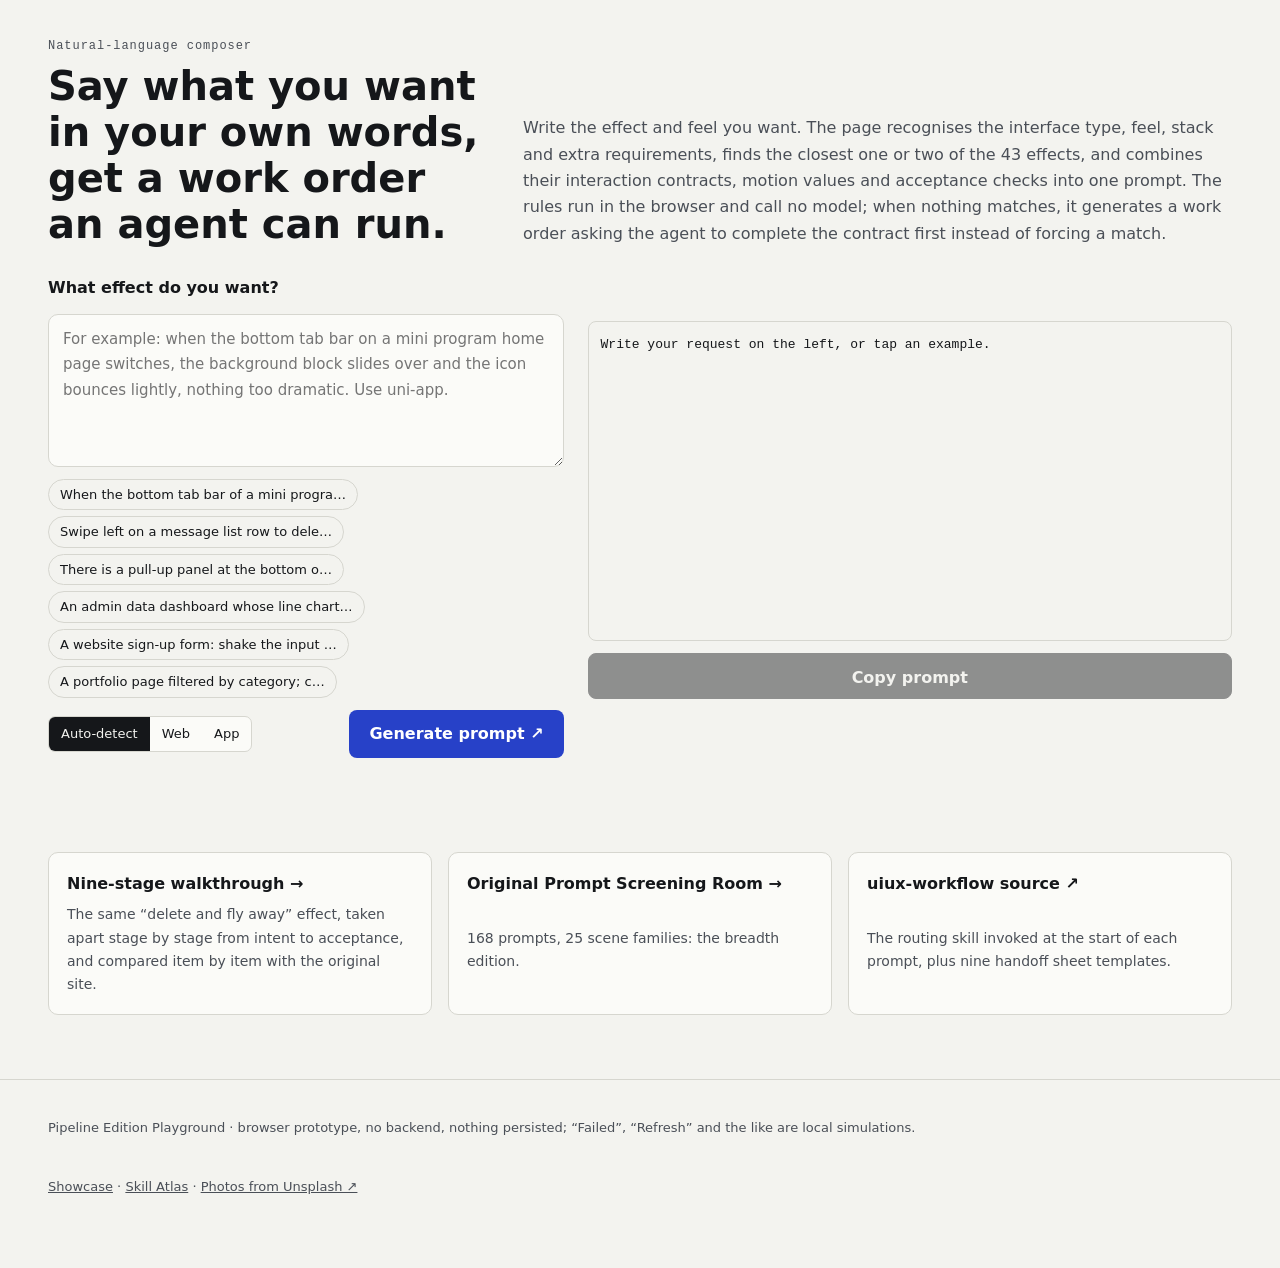
==== commit 62a8a51b: "Add the 20 new effects to the pipeline playground The pipeline playground now has 43 effects (20 web" ====
--- a/docs/pipeline/index.html
+++ b/docs/pipeline/index.html
@@ -10,9 +10,18 @@
   <link rel="icon" href="data:image/svg+xml,%3Csvg xmlns=%22http://www.w3.org/2000/svg%22 viewBox=%220 0 32 32%22%3E%3Crect width=%2232%22 height=%2232%22 rx=%226%22 fill=%22%232741c8%22/%3E%3Ctext x=%2216%22 y=%2222%22 font-size=%2215%22 text-anchor=%22middle%22 font-family=%22monospace%22 font-weight=%22700%22 fill=%22%23fff%22%3E09%3C/text%3E%3C/svg%3E">
   <link rel="stylesheet" href="lab.css">
   <link rel="stylesheet" href="photo.css">
+  <link rel="stylesheet" href="../playground/motion.css">
+  <link rel="stylesheet" href="../playground/states.css">
+  <link rel="stylesheet" href="../playground/neu.css">
+  <link rel="stylesheet" href="../playground/menu.css">
+  <link rel="stylesheet" href="bridge.css">
   <script src="effects.js" defer></script>
   <script src="scenes.js" defer></script>
   <script src="photo-scenes.js" defer></script>
+  <script src="../playground/states.js" defer></script>
+  <script src="../playground/neu.js" defer></script>
+  <script src="../playground/menu.js" defer></script>
+  <script src="bridge-scenes.js" defer></script>
   <script src="lab.js" defer></script>
 </head>
 <body>
@@ -31,10 +40,10 @@
 
 <main id="top">
   <section class="hero" aria-labelledby="hero-title">
-    <p class="eyebrow">PIPELINE PLAYGROUND · 23 个可操作效果 · 2026.10</p>
+    <p class="eyebrow">PIPELINE PLAYGROUND · 43 个可操作效果 · 2026.11</p>
     <h1 id="hero-title">先亲手试，<br>再拿走一句<span>能执行</span>的提示词。</h1>
     <div class="hero-row">
-      <p class="lede">网页 8 个、App 15 个效果，每个都能点、能拖、会给反馈。右边的提示词不是描述，是一份<strong>交给装了 uiux skills 的 Agent 就能开工</strong>的工单：开头调用 <code>uiux-workflow</code>，按交互契约、组件状态、动效、手持检查、验收的顺序写好每一段。</p>
+      <p class="lede">网页 20 个、App 23 个效果，每个都能点、能拖、会给反馈。右边的提示词不是描述，是一份<strong>交给装了 uiux skills 的 Agent 就能开工</strong>的工单：开头调用 <code>uiux-workflow</code>，按交互契约、组件状态、动效、手持检查、验收的顺序写好每一段。</p>
       <div class="install">
         <p>先在你的项目里安装 skills</p>
         <pre><code>git clone https://github.com/harveyxiacn/uiux-intent-form-motion-lab
@@ -101,7 +110,7 @@
     <div class="sec-head">
       <p class="eyebrow">自然语言生成</p>
       <h2 id="cmp-title">直接用你的语言说出你想的，拿到能执行的工单。</h2>
-      <p>写下你想要的效果和感觉。页面会识别界面类别、手感、技术栈和额外要求，从 23 个效果里找最接近的一到两个，把它们的交互契约、动效数值和验收合成一份提示词。规则在浏览器里运行，不调用任何模型；匹配不到时会生成一份让 Agent 先补全契约的工单，而不是硬凑。</p>
+      <p>写下你想要的效果和感觉。页面会识别界面类别、手感、技术栈和额外要求，从 43 个效果里找最接近的一到两个，把它们的交互契约、动效数值和验收合成一份提示词。规则在浏览器里运行，不调用任何模型；匹配不到时会生成一份让 Agent 先补全契约的工单，而不是硬凑。</p>
     </div>
     <div class="cmp-grid">
       <div class="cmp-in">
--- a/docs/playground/motion.css
+++ b/docs/playground/motion.css
@@ -0,0 +1,123 @@
+/* Scenes for the App family 「照片与转场」 (motion.js). */
+.mx-scene .scene-body{display:grid;place-items:center}
+.mx-screen{position:relative;width:100%;max-width:340px;height:470px;overflow:hidden;border-radius:22px;background:#f4f1e8;color:#1a1b16;padding:20px 18px;touch-action:pan-y;user-select:none;-webkit-user-select:none}
+.mx-screen h5{margin:2px 0 12px;font:900 22px/1.15 var(--display);letter-spacing:-.02em}
+.mx-screen .mono{font-family:var(--mono)}
+.mx-eyebrow{margin:0;font-size:9px;letter-spacing:.16em;color:#6b685c}
+.mx-copy{font-size:12px;line-height:1.6;color:#5d5b50;margin:6px 0 0}
+.mx-row{display:flex;align-items:center;justify-content:center;gap:10px;position:absolute;left:18px;right:18px;bottom:16px}
+.mx-row .stage-action{min-width:64px;font-size:12px}
+.mx-row .stage-action.ghost{color:#1a1b16;border-color:#c8c1b1}
+.mx-wide{position:absolute;left:18px;right:18px;bottom:16px}
+.mx-back{min-height:36px;padding:6px 10px;border-radius:999px;background:rgba(255,255,255,.82);color:#1a1b16;font-size:12px;font-weight:700;border:1px solid rgba(26,27,22,.12)}
+.mx-page{position:absolute;inset:0;padding:20px 18px;transform-origin:50% 40%}
+.mx-page[hidden],.mx-lift-detail[hidden]{display:none}
+.mx-scene :focus-visible{outline:2px solid var(--focus);outline-offset:3px}
+
+/* Photos: Unsplash License, credits in docs/assets/photos/CREDITS.md */
+.mx-img{display:block;border-radius:10px;background:#d8d2c3 center/cover no-repeat}
+.mx-ph-1{background-image:url(../assets/photos/sea.webp)}
+.mx-ph-2{background-image:url(../assets/photos/book.webp)}
+.mx-ph-3{background-image:url(../assets/photos/snow.webp)}
+.mx-ph-4{background-image:url(../assets/photos/tram.webp)}
+.mx-ph-5{background-image:url(../assets/photos/alley.webp)}
+.mx-ph-6{background-image:url(../assets/photos/field.webp)}
+
+/* 1. fan */
+.mx-fan{position:relative;height:250px;margin-top:6px;cursor:grab;touch-action:none}
+.mx-fan:active{cursor:grabbing}
+.mx-fan-card{position:absolute;left:50%;top:24px;width:150px;height:200px;margin-left:-75px;border-radius:14px;transform-origin:50% 135%;box-shadow:0 14px 30px rgba(26,27,22,.22);border:4px solid #fffdf7;will-change:transform}
+.mx-fan-card .mono{position:absolute;left:8px;top:7px;font-size:9px;color:rgba(255,255,255,.88)}
+.mx-mask{display:block;overflow:hidden}
+.mx-fan-title{position:relative;height:30px;text-align:center}
+.mx-fan-title b{position:absolute;inset:0;font:900 22px/30px var(--display)}
+.mx-fan-place{margin:2px 0 0;text-align:center;font-size:11px;color:#6b685c}
+.mx-dots{display:flex;justify-content:center;gap:6px;margin-top:12px}
+.mx-dots i{width:6px;height:6px;border-radius:999px;background:#c8c1b1;transition:width .38s var(--spring),background .2s}
+.mx-dots i.on{width:22px;background:#ff5a2b}
+
+/* 2. ticket */
+.mx-thumb-grid{display:grid;grid-template-columns:1fr 1fr;gap:12px}
+.mx-thumb{display:grid;gap:3px;text-align:left;padding:0;background:none;color:inherit}
+.mx-thumb .mx-img{height:118px}
+.mx-thumb b{font-size:13px;margin-top:4px}
+.mx-thumb small{font-size:10px;color:#6b685c}
+.mx-ticket-page{display:grid;align-content:start;gap:14px;background:#22241e}
+.mx-ticket-page .mx-back{justify-self:start}
+.mx-ticket{border-radius:16px;overflow:hidden;background:#fffdf7;box-shadow:0 18px 40px rgba(0,0,0,.35)}
+.mx-ticket-img{height:170px;border-radius:16px 16px 4px 4px}
+.mx-ticket-body{position:relative;padding:14px 16px 12px}
+.mx-ticket-body .mono{margin:0;font-size:9px;letter-spacing:.14em;color:#6b685c}
+.mx-ticket-body h5{margin:4px 0 8px;outline-offset:2px}
+.mx-ticket-body dl{display:flex;gap:22px;margin:0}
+.mx-ticket-body dt{font-size:9px;color:#6b685c}
+.mx-ticket-body dd{margin:0;font-size:12px;font-weight:700}
+.mx-perf{display:block;margin:12px -16px 8px;border-top:2px dashed #d2ccbc;position:relative}
+.mx-perf::before,.mx-perf::after{content:"";position:absolute;top:-9px;width:16px;height:16px;border-radius:50%;background:#22241e}
+.mx-perf::before{left:-8px}.mx-perf::after{right:-8px}
+.mx-stub{margin:0;font-size:9px;color:#6b685c;text-align:center}
+.mx-flyer{position:absolute;z-index:30;pointer-events:none;box-shadow:0 18px 40px rgba(0,0,0,.3)}
+
+/* 3. gather */
+.mx-gather-grid{display:grid;grid-template-columns:repeat(3,1fr);gap:8px}
+.mx-gather-grid .mx-img{height:104px;box-shadow:0 6px 14px rgba(26,27,22,.16);border:3px solid #fffdf7;will-change:transform}
+.mx-album-page{display:grid;align-content:start;gap:4px}
+.mx-album-page .mx-back{justify-self:start;margin-bottom:6px}
+.mx-cover{position:relative;height:220px;margin-bottom:12px}
+.mx-cover .mx-img{position:absolute;left:50%;top:10px;width:160px;height:196px;margin-left:-80px;border:5px solid #fffdf7;box-shadow:0 14px 30px rgba(26,27,22,.25);transform:rotate(var(--r))}
+.mx-album-page h5{outline-offset:2px}
+
+/* 4. sort */
+.mx-sort-head{display:flex;justify-content:space-between;align-items:center;font-size:12px;color:#5d5b50}
+.mx-sort-head .mono{font-size:9px;letter-spacing:.16em;color:#6b685c}
+.mx-sort-head b{color:#1a1b16}
+.mx-deck{position:relative;height:330px;margin-top:14px;touch-action:none;cursor:grab}
+.mx-sort-card{position:absolute;inset:0 6px 20px;padding:10px;border-radius:18px;background:#fffdf7;box-shadow:0 14px 28px rgba(26,27,22,.18);transform:translateY(calc(var(--d) * 10px)) scale(calc(1 - var(--d) * .04));display:grid;grid-template-rows:1fr auto auto;gap:3px;will-change:transform}
+.mx-sort-card.top{transform:none}
+.mx-sort-card .mx-img{min-height:0}
+.mx-sort-card b{font-size:15px;margin-top:6px}
+.mx-sort-card small{font-size:10px;color:#6b685c}
+.mx-tag{position:absolute;top:22px;padding:4px 10px;border-radius:8px;font:900 14px/1.2 var(--sans);font-style:normal;border:2px solid;opacity:0;background:rgba(255,253,247,.9)}
+.mx-tag.keep{left:22px;color:#2d7a3a;transform:rotate(-10deg)}
+.mx-tag.skip{right:22px;color:#c2412b;transform:rotate(10deg)}
+.mx-empty{position:absolute;inset:0;display:grid;place-items:center;text-align:center;font-size:14px;line-height:1.7;color:#5d5b50}
+
+/* 5. title */
+.mx-title-screen{display:grid;align-content:start}
+.mx-hero{height:190px;border-radius:18px;margin-bottom:14px;will-change:transform,opacity}
+.mx-big{margin:6px 0 0!important;font-size:34px!important;line-height:1.08!important}
+.mx-big .mx-mask{padding-bottom:2px}
+.mx-line{display:block}
+.mx-tabs{position:absolute;left:18px;right:18px;bottom:16px;display:flex;gap:8px}
+.mx-tabs button{flex:1;min-height:44px;border-radius:12px;border:1px solid #c8c1b1;background:transparent;color:#1a1b16;font-weight:700}
+.mx-tabs button[aria-pressed=true]{background:#1a1b16;color:#f4f1e8;border-color:#1a1b16}
+
+/* 6. album */
+.mx-albums{position:relative;height:280px;margin-top:4px;touch-action:none;cursor:grab}
+.mx-album-card{position:absolute;left:24px;right:24px;top:0;height:228px;padding:9px 9px 12px;border-radius:16px;background:#fffdf7;box-shadow:0 12px 26px rgba(26,27,22,.18);display:grid;grid-template-rows:1fr auto auto;gap:2px;transform-origin:50% 100%;will-change:transform}
+.mx-album-card .mx-img{min-height:0}
+.mx-album-card b{font-size:14px;margin-top:6px}
+.mx-album-card small{font-size:10px;color:#6b685c}
+.mx-count{font-size:11px;color:#5d5b50;min-width:54px;text-align:center}
+
+/* 7. lift */
+.mx-lift-list{display:grid;align-content:start;gap:9px;transition:filter .25s}
+.mx-lift-list>.mono,.mx-lift-list>h5{transition:filter .25s,opacity .25s}
+.mx-lift-card{display:flex;align-items:center;gap:12px;padding:8px;border-radius:14px;background:#fffdf7;color:inherit;text-align:left;box-shadow:0 2px 6px rgba(26,27,22,.08);transition:transform .22s var(--spring),box-shadow .22s,filter .25s,opacity .25s}
+.mx-lift-card .mx-img{width:62px;height:62px;flex:none}
+.mx-lift-card b{display:block;font-size:14px}
+.mx-lift-card small{font-size:10px;color:#6b685c}
+.mx-lift-list.dimmed>.mono,.mx-lift-list.dimmed>h5,.mx-lift-list.dimmed .mx-lift-card:not(.lifted){filter:blur(3px);opacity:.45}
+.mx-lift-card.lifted{transform:translateY(-6px) scale(1.04);box-shadow:0 18px 34px rgba(26,27,22,.28);position:relative;z-index:2}
+.mx-lift-detail{position:absolute;inset:0;z-index:5;overflow:hidden;background:#fffdf7;display:grid;grid-template-rows:230px 1fr}
+.mx-lift-detail>.mx-img{border-radius:0}
+.mx-lift-copy{padding:14px 18px;display:grid;align-content:start;gap:2px}
+.mx-lift-back{position:absolute;left:14px;top:14px;z-index:2}
+.mx-lift-copy h5{margin:0!important;outline-offset:2px}
+.mx-lift-copy small{font-size:11px;color:#6b685c}
+
+@media (prefers-reduced-motion:reduce){
+  .mx-dots i,.mx-lift-card,.mx-lift-list,.mx-lift-list>*{transition:none}
+  .mx-lift-list.dimmed>.mono,.mx-lift-list.dimmed>h5,.mx-lift-list.dimmed .mx-lift-card:not(.lifted){filter:none}
+  .mx-lift-card.lifted{transform:none}
+}
--- a/docs/playground/states.css
+++ b/docs/playground/states.css
@@ -0,0 +1,151 @@
+/* Scenes for the App family 「状态与回应」 (states.js). Timing: 200–350ms, soft ease-out. */
+.st-scene{--st-ease:cubic-bezier(.22,.75,.25,1);--st-ink:#1a1b16;--st-muted:#5f5c51;--st-accent:#ff5a2b;--st-ok:#1f8a4c;--st-err:#c23a22}
+.st-scene .scene-body{display:grid;place-items:center}
+.st-screen{position:relative;width:100%;max-width:340px;min-height:470px;overflow:hidden;border-radius:22px;background:#f4f1e8;color:var(--st-ink);padding:20px 18px 22px;user-select:none;-webkit-user-select:none}
+.st-screen h5{margin:2px 0 14px;font:900 22px/1.15 var(--display);letter-spacing:-.02em}
+.st-screen .mono{font-family:var(--mono)}
+.st-eyebrow{margin:0;font-size:9px;letter-spacing:.16em;color:var(--st-muted)}
+.st-hint{margin:14px 0 0;font-size:11px;line-height:1.6;color:var(--st-muted)}
+.st-link{min-height:36px;padding:6px 4px;background:none;color:var(--st-ink);font-size:12px;font-weight:700;text-decoration:underline;text-underline-offset:3px}
+.st-link:disabled{opacity:.4}
+.st-empty{padding:26px 8px;text-align:center;font-size:12px;color:var(--st-muted);list-style:none}
+.st-scene :focus-visible{outline:2px solid var(--focus);outline-offset:3px}
+
+/* scene buttons below are prefixed with the scene class: lab.css sets .scene button{color:inherit} */
+/* 1. paper plane */
+.st-trip{display:grid;gap:8px;margin-bottom:26px}
+.st-trip span{padding:12px 14px;border-radius:12px;background:#fffdf7;font-size:13px;font-weight:700;box-shadow:0 1px 0 rgba(26,27,22,.08)}
+.st-send-wrap{position:relative;display:grid;place-items:center;height:70px}
+.st-scene .st-send{display:inline-flex;align-items:center;gap:10px;min-height:52px;min-width:190px;justify-content:center;padding:0 24px;border-radius:999px;background:var(--st-ink);color:#fffdf7;font-size:15px;font-weight:800;transition:background calc(.3s*var(--k,1)) var(--st-ease),transform calc(.15s*var(--k,1)) var(--st-ease)}
+.st-send:active{transform:scale(.96)}
+.st-send[data-state=done]{background:var(--st-ok)}
+.st-send[data-state=error]{background:var(--st-err)}
+.st-send[data-state=sending]{cursor:progress}
+.st-send-icon{display:grid;place-items:center;width:20px;height:20px;font-weight:900}
+.st-send-icon svg{width:20px;height:20px}
+.st-spin{width:16px;height:16px;border-radius:50%;border:2px solid rgba(255,253,247,.35);border-top-color:#fffdf7;animation:st-spin .7s linear infinite}
+@keyframes st-spin{to{transform:rotate(360deg)}}
+.st-plane-fly{position:absolute;left:calc(50% - 72px);top:25px;width:22px;height:22px;color:var(--st-accent);pointer-events:none}
+.st-plane-fly svg{width:100%;height:100%}
+.st-toggle{display:flex;align-items:center;justify-content:center;gap:6px;margin-top:18px;font-size:12px;color:var(--st-muted)}
+.st-toggle input{width:16px;height:16px;accent-color:var(--st-accent)}
+.st-plane-screen .st-link{display:block;margin:4px auto 0}
+
+/* 2. long press */
+.st-press-area{position:relative;min-height:260px}
+.st-press-card{display:grid;grid-template-columns:64px 1fr;align-items:center;gap:12px;width:100%;padding:12px;border-radius:16px;background:#fffdf7;color:inherit;text-align:left;box-shadow:0 1px 2px rgba(26,27,22,.1);transition:transform calc(.3s*var(--k,1)) var(--st-ease),box-shadow calc(.3s*var(--k,1)) var(--st-ease);touch-action:manipulation;-webkit-touch-callout:none}
+.st-press-card.pressing{transform:scale(.98)}
+.st-press-card.lifted{transform:translateY(-6px) scale(1.02);box-shadow:0 18px 34px rgba(26,27,22,.2)}
+.st-press-img{width:64px;height:64px}
+.st-press-card b{display:block;font-size:15px}
+.st-press-card small{font-size:11px;color:var(--st-muted)}
+.st-pin{position:absolute;top:10px;right:12px;font-style:normal;font-size:10px;font-weight:800;color:var(--st-accent)}
+.st-pin[hidden]{display:none}
+.st-menu{position:absolute;right:6px;top:96px;z-index:5;display:grid;min-width:150px;padding:6px;border-radius:14px;background:#fffdf7;box-shadow:0 16px 36px rgba(26,27,22,.22);transform-origin:85% 0}
+.st-menu[hidden]{display:none}
+.st-menu button{min-height:44px;padding:0 14px;border-radius:9px;background:none;color:var(--st-ink);text-align:left;font-size:14px;font-weight:700}
+.st-menu button:hover,.st-menu button:focus-visible{background:#efe9dc}
+.st-menu .danger{color:var(--st-err)}
+
+/* 3. accordion */
+.st-acc{display:grid;gap:8px}
+.st-acc-item{border-radius:14px;background:#fffdf7}
+.st-acc h6{margin:0;font:inherit}
+.st-acc button{display:flex;align-items:center;justify-content:space-between;gap:10px;width:100%;min-height:50px;padding:0 14px;background:none;color:inherit;font-size:14px;font-weight:800;text-align:left}
+.st-acc button i{font-style:normal;transition:transform calc(.3s*var(--k,1)) var(--st-ease)}
+.st-acc button[aria-expanded=true] i{transform:rotate(180deg)}
+.st-acc-panel{display:grid;grid-template-rows:0fr;transition:grid-template-rows calc(.32s*var(--k,1)) var(--st-ease)}
+.st-acc-panel>div{overflow:hidden}
+.st-acc-panel p{margin:0;padding:0 14px 14px;font-size:12px;line-height:1.65;color:var(--st-muted);opacity:0;transition:opacity calc(.22s*var(--k,1)) var(--st-ease)}
+.st-acc-panel.open{grid-template-rows:1fr}
+.st-acc-panel.open p{opacity:1;transition-delay:calc(.08s*var(--k,1))}
+.st-after{margin:14px 2px 0;font-size:11px;color:var(--st-muted)}
+
+/* 4. multi select */
+.st-multi-screen{padding-bottom:84px}
+.st-multi-head{display:flex;align-items:flex-start;justify-content:space-between}
+.st-multi{display:grid;gap:6px;margin:0;padding:0;list-style:none}
+.st-multi button{display:grid;grid-template-columns:24px 40px 1fr;align-items:center;gap:10px;width:100%;min-height:52px;padding:6px 10px;border-radius:12px;background:#fffdf7;color:inherit;text-align:left;transition:background calc(.25s*var(--k,1)) var(--st-ease)}
+.st-multi button[aria-checked=true]{background:#ffe9df}
+.st-multi .mx-img{width:40px;height:40px;border-radius:8px}
+.st-multi b{display:block;font-size:13px}
+.st-multi small{font-size:10px;color:var(--st-muted)}
+.st-box{display:grid;place-items:center;width:22px;height:22px;border-radius:7px;border:2px solid #b9b2a2;background:#fffdf7;color:#fffdf7;transition:background calc(.22s*var(--k,1)) var(--st-ease),border-color calc(.22s*var(--k,1)) var(--st-ease)}
+.st-box svg{width:15px;height:15px;stroke-dasharray:24;stroke-dashoffset:24;transition:stroke-dashoffset calc(.26s*var(--k,1)) var(--st-ease) calc(.04s*var(--k,1))}
+[aria-checked=true]>.st-box{background:var(--st-accent);border-color:var(--st-accent)}
+[aria-checked=true]>.st-box svg{stroke-dashoffset:0}
+.st-bar{position:absolute;left:10px;right:10px;bottom:10px;display:flex;align-items:center;gap:8px;padding:10px 10px 10px 16px;border-radius:16px;background:var(--st-ink);color:#fffdf7;transform:translateY(130%);transition:transform calc(.32s*var(--k,1)) var(--st-ease);box-shadow:0 14px 30px rgba(26,27,22,.3)}
+.st-bar.up{transform:none}
+.st-bar b{flex:1;font-size:13px}
+.st-bar button{min-height:40px;padding:0 14px;border-radius:10px;background:#3a3c33;color:#fffdf7;font-size:12px;font-weight:800}
+.st-bar .danger{background:var(--st-err)}
+
+/* 5. stepper */
+.st-stepper-screen{text-align:center}
+.st-product{height:150px;margin-bottom:14px;border-radius:14px}
+.st-price{margin:-8px 0 16px;font-size:12px;color:var(--st-muted)}
+.st-stepper{display:inline-flex;align-items:center;gap:6px;padding:6px;border-radius:999px;background:#fffdf7;box-shadow:0 1px 2px rgba(26,27,22,.12)}
+.st-stepper button{width:44px;height:44px;border-radius:50%;background:var(--st-ink);color:#fffdf7;font-size:22px;font-weight:800;line-height:1}
+.st-stepper button:disabled{background:#d7d1c3;color:#8a8577;cursor:not-allowed}
+.st-roll{position:relative;display:block;width:52px;height:44px;overflow:hidden}
+.st-roll span{position:absolute;inset:0;display:grid;place-items:center;font:900 24px/1 var(--display);font-variant-numeric:tabular-nums}
+.st-total{display:block;margin-top:16px;font-size:14px;font-weight:800}
+
+/* 6. flip */
+.st-flip-screen{perspective:1000px}
+.st-flip{position:relative;display:block;width:100%;height:200px;padding:0;background:none;color:inherit;transform-style:preserve-3d;transition:transform calc(.35s*var(--k,1)) var(--st-ease);border-radius:18px}
+.st-flip.flipped{transform:rotateY(180deg)}
+.st-face{position:absolute;inset:0;display:grid;align-content:space-between;justify-items:start;padding:18px;border-radius:18px;text-align:left;backface-visibility:hidden;-webkit-backface-visibility:hidden;box-shadow:0 14px 30px rgba(26,27,22,.22)}
+.st-front{background:linear-gradient(135deg,#ff7a4d,#ff5a2b 55%,#d9431c);color:#1f120b}
+.st-front b{font:900 26px/1 var(--display)}
+.st-front em{font-style:normal;font-size:11px;font-weight:700}
+.st-back{transform:rotateY(180deg);background:#20221c;color:#ece9df;grid-template-columns:1fr auto;align-items:end}
+.st-back .mono{grid-column:1/-1;font-size:10px;letter-spacing:.16em}
+.st-back small{font-size:12px;line-height:1.6}
+.st-face .mono{font-size:10px;letter-spacing:.16em}
+.st-qr{width:64px;height:64px;border-radius:8px;background:#fffdf7 repeating-linear-gradient(90deg,#20221c 0 6px,transparent 6px 10px),#fffdf7;background-blend-mode:normal;box-shadow:inset 0 0 0 6px #fffdf7}
+
+/* 7. filter chips */
+.st-search{display:flex;align-items:center;gap:8px;min-height:44px;padding:0 14px;border-radius:12px;background:#fffdf7;color:var(--st-muted)}
+.st-search input{flex:1;min-width:0;border:0;background:none;font:inherit;font-size:13px;color:var(--st-ink)}
+.st-search input:focus{outline:none}
+.st-search:focus-within{outline:2px solid var(--focus);outline-offset:2px}
+.st-chips{position:relative;display:flex;gap:4px;margin:12px 0;padding:4px;border-radius:999px;background:#e8e2d4}
+.st-chips button{position:relative;z-index:1;flex:1;min-height:36px;border-radius:999px;background:none;color:var(--st-ink);font-size:12px;font-weight:800;transition:color calc(.25s*var(--k,1)) var(--st-ease)}
+.st-chips button[aria-pressed=true]{color:#fffdf7}
+.st-chip-bg{position:absolute;left:0;top:4px;bottom:4px;border-radius:999px;background:var(--st-ink);transition:transform calc(.3s*var(--k,1)) var(--st-ease),width calc(.3s*var(--k,1)) var(--st-ease)}
+.st-results{display:grid;grid-template-columns:1fr 1fr;gap:10px;margin:0;padding:0;list-style:none}
+.st-results li{display:grid;gap:2px}
+.st-results .mx-img{height:84px}
+.st-results b{font-size:12px;margin-top:4px}
+.st-results small{font-size:10px;color:var(--st-muted)}
+.st-results .st-empty{grid-column:1/-1}
+
+/* 8. steps */
+.st-steps{display:grid;grid-template-columns:repeat(4,1fr);margin:6px 0 22px;padding:0;list-style:none}
+.st-steps li{position:relative;display:grid;justify-items:center;gap:6px;text-align:center}
+.st-steps small{font-size:10px;font-weight:700;color:var(--st-muted);transition:color calc(.3s*var(--k,1)) var(--st-ease)}
+.st-dot{position:relative;z-index:1;display:grid;place-items:center;width:30px;height:30px;border-radius:50%;background:#e8e2d4;color:#7c7769;font-size:12px;transition:background calc(.3s*var(--k,1)) var(--st-ease),color calc(.3s*var(--k,1)) var(--st-ease),box-shadow calc(.3s*var(--k,1)) var(--st-ease)}
+.st-dot svg{position:absolute;width:16px;height:16px;stroke-dasharray:24;stroke-dashoffset:24;opacity:0;transition:stroke-dashoffset calc(.3s*var(--k,1)) var(--st-ease) calc(.05s*var(--k,1)),opacity calc(.1s*var(--k,1))}
+.st-steps li.current .st-dot{background:var(--st-ink);color:#fffdf7;box-shadow:0 0 0 5px rgba(255,90,43,.25)}
+.st-steps li.current small,.st-steps li.done small{color:var(--st-ink)}
+.st-steps li.done .st-dot{background:var(--st-ok);color:#fff;box-shadow:none}
+.st-steps li.done .st-dot b{opacity:0}
+.st-steps li.done .st-dot svg{stroke-dashoffset:0;opacity:1}
+.st-line{position:absolute;top:14px;left:calc(50% + 17px);right:calc(-50% + 17px);height:3px;border-radius:3px;background:#e0d9ca;overflow:hidden}
+.st-line i{display:block;height:100%;background:var(--st-ok);transform:scaleX(0);transform-origin:left;transition:transform calc(.32s*var(--k,1)) var(--st-ease)}
+.st-steps li.done .st-line i{transform:scaleX(1)}
+.st-desc-wrap{min-height:110px;padding:16px;border-radius:14px;background:#fffdf7;overflow:hidden}
+.st-desc b{font-size:15px}
+.st-desc p{margin:6px 0 0;font-size:12px;line-height:1.65;color:var(--st-muted)}
+.st-steps-actions{display:flex;gap:10px;margin-top:16px}
+.st-steps-actions button{flex:1;min-height:46px;border-radius:12px;font-size:13px;font-weight:800}
+.st-scene .st-primary{background:var(--st-ink);color:#fffdf7}
+.st-ghost{background:none;color:var(--st-ink);border:1px solid #c8c1b1}
+.st-steps-actions button:disabled{opacity:.45;cursor:not-allowed}
+
+@media (prefers-reduced-motion:reduce){
+  .st-scene *,.st-scene *::before,.st-scene *::after{transition-duration:.01ms!important;animation-duration:.01ms!important}
+  .st-flip{transition:none}
+  .st-flip .st-face{transition:opacity calc(.2s*var(--k,1))}
+}
--- a/docs/playground/neu.css
+++ b/docs/playground/neu.css
@@ -0,0 +1,109 @@
+/* Light neumorphism scenes for the web family 「新拟态组件」 (neu.js).
+   One surface colour; depth comes from a light shadow (top-left) and a dark shadow (bottom-right). 600ms ease. */
+.nu-scene{--nu-bg:#e4e8ee;--nu-hi:#ffffff;--nu-lo:#bec4cf;--nu-ink:#2b3140;--nu-muted:#566070;--nu-accent:#ff6a3d;--nu-ok:#2f9d62;--nu-ease:cubic-bezier(.25,.8,.25,1);--nu-dur:calc(.6s*var(--k,1));
+  --nu-raised:8px 8px 18px var(--nu-lo),-8px -8px 18px var(--nu-hi);
+  --nu-raised-sm:4px 4px 10px var(--nu-lo),-4px -4px 10px var(--nu-hi);
+  --nu-inset:inset 5px 5px 12px var(--nu-lo),inset -5px -5px 12px var(--nu-hi);
+  --nu-inset-sm:inset 3px 3px 7px var(--nu-lo),inset -3px -3px 7px var(--nu-hi)}
+.nu-scene .scene-body{display:grid;place-items:center}
+.nu-board{display:grid;place-items:center;width:100%;min-height:470px;padding:28px 16px;border-radius:22px;background:var(--nu-bg);color:var(--nu-ink)}
+.nu-card{position:relative;display:grid;justify-items:center;gap:14px;width:100%;max-width:320px;padding:26px 22px;border-radius:28px;background:var(--nu-bg);box-shadow:var(--nu-raised);text-align:center}
+.nu-label{margin:0;font-size:15px;font-weight:800}
+.nu-sub{margin:-8px 0 0;font-size:12px;color:var(--nu-muted)}
+.nu-scene .mono{font-family:var(--mono)}
+.nu-row{display:flex;align-items:center;justify-content:center;gap:18px}
+/* scene buttons below are prefixed with the scene class: lab.css sets .scene button{color:inherit} */
+.nu-scene .nu-btn{display:grid;place-items:center;width:52px;height:52px;border-radius:50%;background:var(--nu-bg);color:var(--nu-ink);font-size:20px;font-weight:800;box-shadow:var(--nu-raised-sm);transition:box-shadow var(--nu-dur) var(--nu-ease),transform var(--nu-dur) var(--nu-ease),color calc(.3s*var(--k,1))}
+.nu-btn:hover{color:var(--nu-accent)}
+.nu-btn:active{box-shadow:var(--nu-inset-sm);transform:scale(.96);transition-duration:.12s}
+.nu-btn:disabled{color:#9aa1ad;box-shadow:var(--nu-inset-sm);cursor:not-allowed}
+.nu-btn:disabled:hover{color:#9aa1ad}
+.nu-scene :focus-visible{outline:2px solid var(--focus);outline-offset:4px}
+/* sink -> rebound past flat -> settle */
+.nu-rebound{animation:nu-rebound var(--nu-dur) var(--nu-ease)}
+@keyframes nu-rebound{0%{transform:scale(1)}25%{transform:scale(.93)}65%{transform:scale(1.03)}100%{transform:scale(1)}}
+
+/* 1. light switch */
+.nu-light{transition:background var(--nu-dur) var(--nu-ease)}
+.nu-bulb{width:74px;height:74px;border-radius:50%;background:var(--nu-bg);box-shadow:var(--nu-inset);position:relative;transition:box-shadow var(--nu-dur) var(--nu-ease)}
+.nu-bulb::after{content:"";position:absolute;inset:22px;border-radius:50%;background:#c9ced8;transition:background var(--nu-dur) var(--nu-ease),box-shadow var(--nu-dur) var(--nu-ease)}
+.nu-light.on .nu-bulb::after{background:#ffd27a;box-shadow:0 0 26px 10px rgba(255,190,90,.55)}
+.nu-switch{position:relative;width:132px;height:62px;border-radius:999px;background:var(--nu-bg);box-shadow:var(--nu-inset)}
+.nu-knob{position:absolute;left:7px;top:7px;width:48px;height:48px;border-radius:50%;background:var(--nu-bg);box-shadow:var(--nu-raised-sm);transition:transform var(--nu-dur) var(--nu-ease),box-shadow calc(.2s*var(--k,1)) var(--nu-ease),background var(--nu-dur)}
+.nu-switch.held .nu-knob{box-shadow:var(--nu-inset-sm);transform:scale(.94)}
+.nu-switch[aria-checked=true] .nu-knob{transform:translateX(70px);background:linear-gradient(145deg,#ff8a5f,#ff5a2b)}
+.nu-switch[aria-checked=true].held .nu-knob{transform:translateX(70px) scale(.94)}
+.nu-state{font:900 24px/1 var(--display);letter-spacing:.04em;color:var(--nu-muted)}
+.nu-light.on .nu-state{color:var(--nu-ink)}
+
+/* 2. thermostat */
+.nu-dial{position:relative;width:220px;height:220px;touch-action:none;cursor:grab;border-radius:50%}
+.nu-dial.drag{cursor:grabbing}
+.nu-dial svg{position:absolute;inset:0;width:100%;height:100%;fill:none}
+.nu-ticks line{stroke:#8f97a4;stroke-width:1.5;stroke-linecap:round}
+.nu-track{stroke:#cfd4dc;stroke-width:6;stroke-linecap:round}
+.nu-arc{stroke:var(--nu-accent);stroke-width:6;stroke-linecap:round;transition:stroke-dasharray calc(.12s*var(--k,1)) linear}
+.nu-knob-face{position:absolute;inset:40px;border-radius:50%;background:var(--nu-bg);box-shadow:var(--nu-raised)}
+.nu-dot{position:absolute;left:50%;top:12px;width:10px;height:10px;margin-left:-5px;border-radius:50%;background:var(--nu-accent);box-shadow:0 0 8px rgba(255,106,61,.6)}
+.nu-temp{position:absolute;inset:0;display:flex;align-items:center;justify-content:center;pointer-events:none}
+.nu-temp b{font:900 44px/1 var(--display);font-variant-numeric:tabular-nums}
+.nu-temp span{font-size:15px;margin:-16px 0 0 2px;color:var(--nu-muted)}
+.nu-mode{min-width:56px;font-size:13px;font-weight:800;color:var(--nu-muted)}
+
+/* 3. player */
+.nu-cover{width:120px;height:120px;padding:10px;border-radius:24px;background:var(--nu-bg);box-shadow:var(--nu-raised)}
+.nu-cover .mx-img{width:100%;height:100%;border-radius:16px}
+.nu-spectrum{display:flex;align-items:flex-end;justify-content:center;gap:4px;height:40px;width:100%}
+.nu-spectrum i{width:6px;height:100%;border-radius:3px;background:var(--nu-accent);transform:scaleY(.08);transform-origin:bottom;opacity:.85;transition:transform var(--nu-dur) var(--nu-ease)}
+.nu-spectrum.live i{transition:none}
+.nu-progress{width:100%;height:10px;border-radius:999px;background:var(--nu-bg);box-shadow:var(--nu-inset-sm);overflow:hidden}
+.nu-progress i{display:block;height:100%;border-radius:999px;background:linear-gradient(90deg,#ff8a5f,#ff5a2b);transform:scaleX(0);transform-origin:left;transition:transform calc(.25s*var(--k,1)) linear}
+.nu-times{display:flex;justify-content:space-between;width:100%;margin-top:-8px;font-size:10px;color:var(--nu-muted)}
+.nu-scene .nu-play{width:68px;height:68px;font-size:20px;color:var(--nu-accent)}
+.nu-play.pressed{box-shadow:var(--nu-inset)}
+
+/* 4. upload */
+.nu-files{display:grid;gap:8px;width:100%}
+.nu-file{display:flex;justify-content:space-between;align-items:center;padding:10px 14px;border-radius:14px;background:var(--nu-bg);box-shadow:var(--nu-raised-sm);font-size:12px}
+.nu-file small{color:var(--nu-muted)}
+.nu-well{display:grid;justify-items:center;gap:6px;width:100%;padding:20px 12px;border-radius:20px;background:var(--nu-bg);color:var(--nu-ink);font-size:13px;font-weight:700;box-shadow:var(--nu-inset);transition:box-shadow var(--nu-dur) var(--nu-ease),color calc(.3s*var(--k,1))}
+.nu-well:hover{color:var(--nu-accent)}
+.nu-well[aria-disabled=true]{cursor:progress}
+.nu-well-icon{display:grid;place-items:center;width:42px;height:42px;border-radius:50%;background:var(--nu-bg);box-shadow:var(--nu-raised-sm);font-size:18px;transition:background var(--nu-dur) var(--nu-ease),color var(--nu-dur)}
+.nu-well-icon svg{width:22px;height:22px}
+.nu-well.done{color:var(--nu-ok)}
+.nu-well.done .nu-well-icon{background:var(--nu-ok);color:#fff}
+.nu-upload .nu-sub{margin:-6px 0 0}
+
+/* 5. booking */
+.nu-booking{justify-items:stretch;text-align:left}
+.nu-days{display:grid;grid-template-columns:repeat(5,1fr);gap:8px}
+.nu-day,.nu-slot{display:grid;justify-items:center;gap:2px;padding:10px 0;border-radius:16px;background:var(--nu-bg);color:var(--nu-ink);box-shadow:var(--nu-raised-sm);transition:box-shadow var(--nu-dur) var(--nu-ease),color calc(.3s*var(--k,1))}
+.nu-day small{font-size:10px;color:var(--nu-muted)}
+.nu-day b{font:900 18px/1 var(--display)}
+.nu-day:hover,.nu-slot:hover:not(:disabled){color:var(--nu-accent)}
+.nu-day[aria-pressed=true],.nu-slot[aria-pressed=true]{box-shadow:var(--nu-inset-sm);color:var(--nu-accent)}
+.nu-expand{display:grid;margin:0 -12px;grid-template-rows:0fr;transition:grid-template-rows var(--nu-dur) var(--nu-ease),opacity var(--nu-dur) var(--nu-ease);opacity:0}
+.nu-expand>div{overflow:hidden}
+.nu-expand.open{grid-template-rows:1fr;opacity:1}
+.nu-slots{display:grid;grid-template-columns:1fr 1fr;gap:10px;padding:10px 12px 14px}
+.nu-slot{min-height:46px;font-size:14px;font-weight:800}
+.nu-slot small{font-size:10px;font-weight:700;color:var(--nu-muted)}
+.nu-slot:disabled{box-shadow:var(--nu-inset-sm);color:#8f97a4;cursor:not-allowed}
+.nu-result{display:grid;grid-template-columns:auto 1fr auto;align-items:center;gap:10px;margin:8px 12px 14px;padding:12px;border-radius:18px;background:var(--nu-bg);box-shadow:var(--nu-raised-sm)}
+.nu-result b{display:block;font-size:13px}
+.nu-result small{font-size:11px;color:var(--nu-muted)}
+.nu-ok{display:grid;place-items:center;width:30px;height:30px;border-radius:50%;background:var(--nu-ok);color:#fff}
+.nu-ok svg{width:18px;height:18px}
+.nu-link{min-height:36px;padding:0 6px;background:none;color:var(--nu-ink);font-size:12px;font-weight:800;text-decoration:underline;text-underline-offset:3px}
+
+/* 6. quantity */
+.nu-cup{width:104px;height:104px}
+.nu-qty-row{gap:22px}
+.nu-count{display:grid;place-items:center;width:70px;height:52px;border-radius:16px;box-shadow:var(--nu-inset-sm);font:900 24px/1 var(--display);font-variant-numeric:tabular-nums}
+.nu-sum{margin:0;font-size:14px;color:var(--nu-muted)}
+.nu-sum b{display:inline-block;font:900 22px/1 var(--display);color:var(--nu-ink)}
+
+@media (prefers-reduced-motion:reduce){
+  .nu-scene *,.nu-scene *::before,.nu-scene *::after{transition-duration:.01ms!important;animation:none!important}
+}
--- a/docs/playground/menu.css
+++ b/docs/playground/menu.css
@@ -0,0 +1,108 @@
+/* Dashboard menu scenes for the web family 「看板菜单」 (menu.js). One radius scale, one spacing scale. */
+.mn-scene{--mn-r:12px;--mn-gap:12px;--mn-bg:#f3f4f6;--mn-card:#ffffff;--mn-ink:#1d2129;--mn-muted:#5c6370;--mn-line:#e3e5e9;--mn-brand:#ff6a3d;--mn-tint:#fff0ea;--mn-ease:cubic-bezier(.22,.75,.25,1)}
+.mn-scene .scene-body{display:block;container-type:inline-size}
+.mn-app{display:grid;min-height:470px;border-radius:18px;overflow:hidden;background:var(--mn-bg);color:var(--mn-ink);font-size:13px;box-shadow:0 1px 3px rgba(20,24,32,.12)}
+.mn-scene :focus-visible{outline:2px solid var(--focus);outline-offset:2px}
+.mn-ic{width:18px;height:18px;flex:none}
+.mn-brand{font:900 15px/1 var(--display);letter-spacing:-.02em;white-space:nowrap}
+.mn-brand span{color:var(--mn-brand);margin-left:1px}
+.mn-main{min-width:0;padding:18px}
+.mn-head{display:flex;align-items:center;justify-content:space-between;gap:var(--mn-gap);margin-bottom:var(--mn-gap)}
+.mn-main h5{margin:0 0 var(--mn-gap);font:900 20px/1.2 var(--display);letter-spacing:-.02em}
+.mn-head h5{margin:0}
+.mn-crumb{margin:0 0 2px;font-size:11px;color:var(--mn-muted)}
+.mn-head:has(.mn-crumb){display:block}
+.mn-back{min-height:34px;padding:0 12px;border-radius:999px;background:var(--mn-card);color:var(--mn-ink);font-size:12px;font-weight:700;box-shadow:0 1px 2px rgba(20,24,32,.1)}
+.mn-back[hidden]{display:none}
+.mn-back:hover{color:var(--mn-brand)}
+.mn-avatar{display:grid;place-items:center;width:32px;height:32px;border-radius:50%;background:var(--mn-ink);color:#fff;font-size:12px;font-weight:800;flex:none}
+
+/* shared content blocks */
+.mn-kpis{display:grid;grid-template-columns:repeat(auto-fit,minmax(110px,1fr));gap:var(--mn-gap);margin-bottom:var(--mn-gap)}
+.mn-kpi,.mn-card{padding:14px;border-radius:var(--mn-r);background:var(--mn-card);box-shadow:0 1px 2px rgba(20,24,32,.06),0 6px 16px rgba(20,24,32,.05)}
+.mn-card{margin-bottom:var(--mn-gap)}
+.mn-kpi small,.mn-card small{display:block;font-size:11px;color:var(--mn-muted)}
+.mn-kpi b{display:block;margin-top:4px;font:900 22px/1.1 var(--display);font-variant-numeric:tabular-nums}
+.mn-kpi b span{font:700 11px/1 var(--sans);color:var(--mn-muted)}
+.mn-kpi em{font-style:normal;font-size:11px;font-weight:800}
+.mn-kpi em.up{color:#1c7a45}.mn-kpi em.down{color:#b3361f}
+.mn-bars{display:flex;align-items:flex-end;gap:6px;height:110px;padding:14px;border-radius:var(--mn-r);background:var(--mn-card);box-shadow:0 1px 2px rgba(20,24,32,.06)}
+.mn-card .mn-bars{padding:10px 0 0;height:90px;box-shadow:none}
+.mn-bars i{flex:1;border-radius:6px 6px 2px 2px;background:linear-gradient(#ff8a63,var(--mn-brand))}
+.mn-list{display:grid;gap:8px;margin:0;padding:0;list-style:none}
+.mn-list li{display:grid;grid-template-columns:1fr auto auto;align-items:center;gap:var(--mn-gap);padding:12px 14px;border-radius:var(--mn-r);background:var(--mn-card);box-shadow:0 1px 2px rgba(20,24,32,.06)}
+.mn-list span{font-weight:800}
+.mn-list small{font-size:11px;color:var(--mn-muted)}
+.mn-list b{font-size:12px}
+
+/* 1 + 2. icon + text sidebar, grouped sidebar */
+.mn-v-sidebar,.mn-v-groups{grid-template-columns:168px 1fr}
+.mn-side{display:grid;align-content:start;gap:4px;padding:18px 12px;background:var(--mn-card);border-right:1px solid var(--mn-line)}
+.mn-side .mn-brand{padding:4px 10px 14px}
+/* scene buttons below are prefixed with the scene class: lab.css sets .scene button{color:inherit} */
+.mn-scene .mn-item{display:flex;align-items:center;gap:10px;width:100%;min-height:40px;padding:0 12px;border-radius:var(--mn-r);background:none;color:var(--mn-muted);font-size:13px;font-weight:700;text-align:left;transition:background calc(.2s*var(--k,1)) var(--mn-ease),color calc(.2s*var(--k,1)) var(--mn-ease)}
+.mn-item:hover{background:var(--mn-bg);color:var(--mn-ink)}
+.mn-item[aria-current]{background:var(--mn-ink);color:#fff;box-shadow:0 6px 14px rgba(20,24,32,.18)}
+.mn-grouped{gap:14px}
+.mn-group{display:grid;gap:2px}
+.mn-group-title{margin:0;padding:0 12px 4px;font:700 10px/1.4 var(--mono);letter-spacing:.14em;color:var(--mn-muted)}
+.mn-grouped .mn-item[aria-current]{background:var(--mn-tint);color:#b23d14;box-shadow:inset 3px 0 0 var(--mn-brand)}
+
+/* 3 + 6. top bars */
+.mn-v-capsule,.mn-v-tabs{grid-template-columns:none;grid-template-rows:auto 1fr;align-content:start}
+.mn-top{display:flex;align-items:center;justify-content:space-between;gap:var(--mn-gap);padding:12px 18px;background:var(--mn-card);border-bottom:1px solid var(--mn-line)}
+nav.mn-capsule{position:relative;display:flex;gap:2px;padding:4px;border-radius:999px;background:var(--mn-bg)}
+nav.mn-capsule button{position:relative;z-index:1;min-height:34px;padding:0 16px;border-radius:999px;background:none;color:var(--mn-muted);font-size:12px;font-weight:800;transition:color calc(.25s*var(--k,1)) var(--mn-ease)}
+nav.mn-capsule button:hover{color:var(--mn-ink)}
+nav.mn-capsule button[aria-current]{color:#fff}
+.mn-pill{position:absolute;left:0;top:4px;bottom:4px;border-radius:999px;background:var(--mn-ink);box-shadow:0 4px 10px rgba(20,24,32,.25);transition:transform calc(.3s*var(--k,1)) var(--mn-ease),width calc(.3s*var(--k,1)) var(--mn-ease)}
+nav.mn-tabs{display:flex;gap:6px}
+nav.mn-tabs button{display:inline-flex;align-items:center;gap:7px;min-height:36px;padding:0 14px;border-radius:var(--mn-r);background:none;color:var(--mn-muted);font-size:12px;font-weight:800;transition:background calc(.2s*var(--k,1)) var(--mn-ease),color calc(.2s*var(--k,1)) var(--mn-ease)}
+nav.mn-tabs button:hover{background:var(--mn-bg);color:var(--mn-ink)}
+nav.mn-tabs button i{width:6px;height:6px;border-radius:50%;background:transparent;transition:background calc(.2s*var(--k,1))}
+nav.mn-tabs button[aria-current]{background:var(--mn-ink);color:#fff}
+nav.mn-tabs button[aria-current] i{background:#9be15d}
+.mn-stage{display:grid;grid-template-columns:repeat(5,1fr);gap:4px;margin:10px 0 0;padding:0;list-style:none}
+.mn-stage li{padding:8px 0 0;border-top:4px solid var(--mn-line);font-size:11px;font-weight:700;color:var(--mn-muted);text-align:center}
+.mn-stage li.past{border-color:#9be15d;color:var(--mn-ink)}
+.mn-stage li.now{border-color:#3f8f1f;color:var(--mn-ink)}
+
+/* 4 + 5. icon rails */
+.mn-v-rail,.mn-v-brand{grid-template-columns:64px 1fr}
+nav.mn-rail{display:flex;flex-direction:column;align-items:center;gap:6px;padding:14px 0;background:var(--mn-card);border-right:1px solid var(--mn-line)}
+.mn-logo{display:grid;place-items:center;width:36px;height:36px;margin-bottom:10px;border-radius:var(--mn-r);background:var(--mn-ink);color:#fff;font:900 15px/1 var(--display)}
+.mn-rail-top,.mn-rail-bottom{display:grid;gap:6px}
+.mn-rail-bottom{margin-top:auto}
+.mn-scene .mn-rail-btn{position:relative;display:grid;place-items:center;width:44px;height:44px;border-radius:var(--mn-r);background:none;color:var(--mn-muted);transition:background calc(.2s*var(--k,1)) var(--mn-ease),color calc(.2s*var(--k,1)) var(--mn-ease)}
+.mn-rail-btn .mn-ic{width:20px;height:20px}
+.mn-rail-btn:hover{background:var(--mn-bg);color:var(--mn-ink)}
+.mn-rail-btn[aria-current]{background:var(--mn-ink);color:#fff}
+.mn-tip{position:absolute;left:52px;top:50%;z-index:4;padding:5px 9px;border-radius:8px;background:var(--mn-ink);color:#fff;font-size:11px;font-weight:700;white-space:nowrap;pointer-events:none;opacity:0;transform:translate(-4px,-50%);transition:opacity calc(.15s*var(--k,1)),transform calc(.15s*var(--k,1))}
+.mn-rail-btn:hover .mn-tip,.mn-rail-btn:focus-visible .mn-tip{opacity:1;transform:translate(0,-50%)}
+/* brand: dark dashboard, coral selection */
+.mn-v-brand{--mn-bg:#16181d;--mn-card:#20232a;--mn-ink:#f1f2f4;--mn-muted:#a3a9b5;--mn-line:#2c3038}
+.mn-v-brand .mn-logo{background:var(--mn-brand);color:#1d0f08}
+.mn-v-brand .mn-rail-btn:hover{background:#2c3038;color:#fff}
+.mn-v-brand .mn-rail-btn[aria-current]{background:var(--mn-brand);color:#1d0f08;box-shadow:0 6px 16px rgba(255,106,61,.35)}
+.mn-v-brand .mn-tip{background:#f1f2f4;color:#16181d}
+.mn-v-brand .mn-kpi em.up{color:#6fd39a}.mn-v-brand .mn-kpi em.down{color:#ff9a80}
+.mn-v-brand .mn-kpi,.mn-v-brand .mn-list li,.mn-v-brand .mn-bars{box-shadow:none;border:1px solid var(--mn-line)}
+
+/* narrow stage: text sidebars collapse to icons, top bars scroll */
+@container (max-width:560px){
+  .mn-v-sidebar,.mn-v-groups{grid-template-columns:60px 1fr}
+  .mn-side{padding:14px 8px}
+  .mn-side .mn-brand{padding:4px 0 10px;font-size:0}
+  .mn-side .mn-brand span{font-size:15px}
+  .mn-item{justify-content:center;padding:0}
+  .mn-item span,.mn-group-title{position:absolute;width:1px;height:1px;overflow:hidden;clip:rect(0 0 0 0);white-space:nowrap}
+  .mn-top{flex-wrap:wrap;padding:10px 12px}
+  .mn-top nav{order:3;width:100%;overflow-x:auto}
+  nav.mn-capsule button,nav.mn-tabs button{flex:1;padding:0 8px}
+  .mn-main{padding:14px}
+  .mn-list li{grid-template-columns:1fr auto}
+  .mn-list small{grid-row:2}
+}
+@media (prefers-reduced-motion:reduce){
+  .mn-scene *{transition-duration:.01ms!important}
+}
--- a/docs/pipeline/bridge.css
+++ b/docs/pipeline/bridge.css
@@ -0,0 +1,20 @@
+/* Fit the prompt lab's scenes (states / neu / menu) into the pipeline frames.
+   The pipeline already shows the title and hint above the stage and logs every status line,
+   so the scene's own head is hidden and its live status is kept for screen readers only. */
+.pl-bridge{--display:"Arial Black","PingFang SC","Microsoft YaHei",sans-serif;--focus:#2f5fcc;--spring:cubic-bezier(.16,1.3,.3,1)}
+.pl-bridge>.scene{position:relative;min-height:100%;padding:0;color:inherit}
+.pl-bridge>.scene>.scene-head{display:none}
+.pl-bridge>.scene>.scene-status{position:absolute;width:1px;height:1px;overflow:hidden;clip:rect(0 0 0 0);white-space:nowrap}
+.pl-bridge>.scene>.scene-body{min-height:100%}
+/* app frame: the scene is the phone screen itself */
+.phone .pl-bridge .st-screen{max-width:none;min-height:100%;height:100%;border-radius:0;padding:14px 18px 22px}
+.phone .pl-bridge>.scene,.phone .pl-bridge>.scene>.scene-body{height:100%}
+.phone .pl-bridge>.scene>.scene-body{display:block}
+/* web frame: fill the browser viewport */
+.browser .pl-bridge{display:flex;flex-direction:column}
+.browser .pl-bridge>.scene{flex:1;display:flex;flex-direction:column}
+.browser .pl-bridge>.scene>.scene-body{flex:1;display:flex;align-items:stretch;justify-content:stretch;place-items:stretch}
+.browser .pl-bridge .nu-board,.browser .pl-bridge .mn-app{flex:1;width:100%;min-height:0;border-radius:0;box-shadow:none}
+.phone .pl-bridge>.scene{position:relative;inset:auto;overflow:visible}
+/* the prompt lab's base reset for buttons, at zero specificity so every scene rule still wins */
+:where(.pl-bridge) button{border:0;background:none;cursor:pointer}
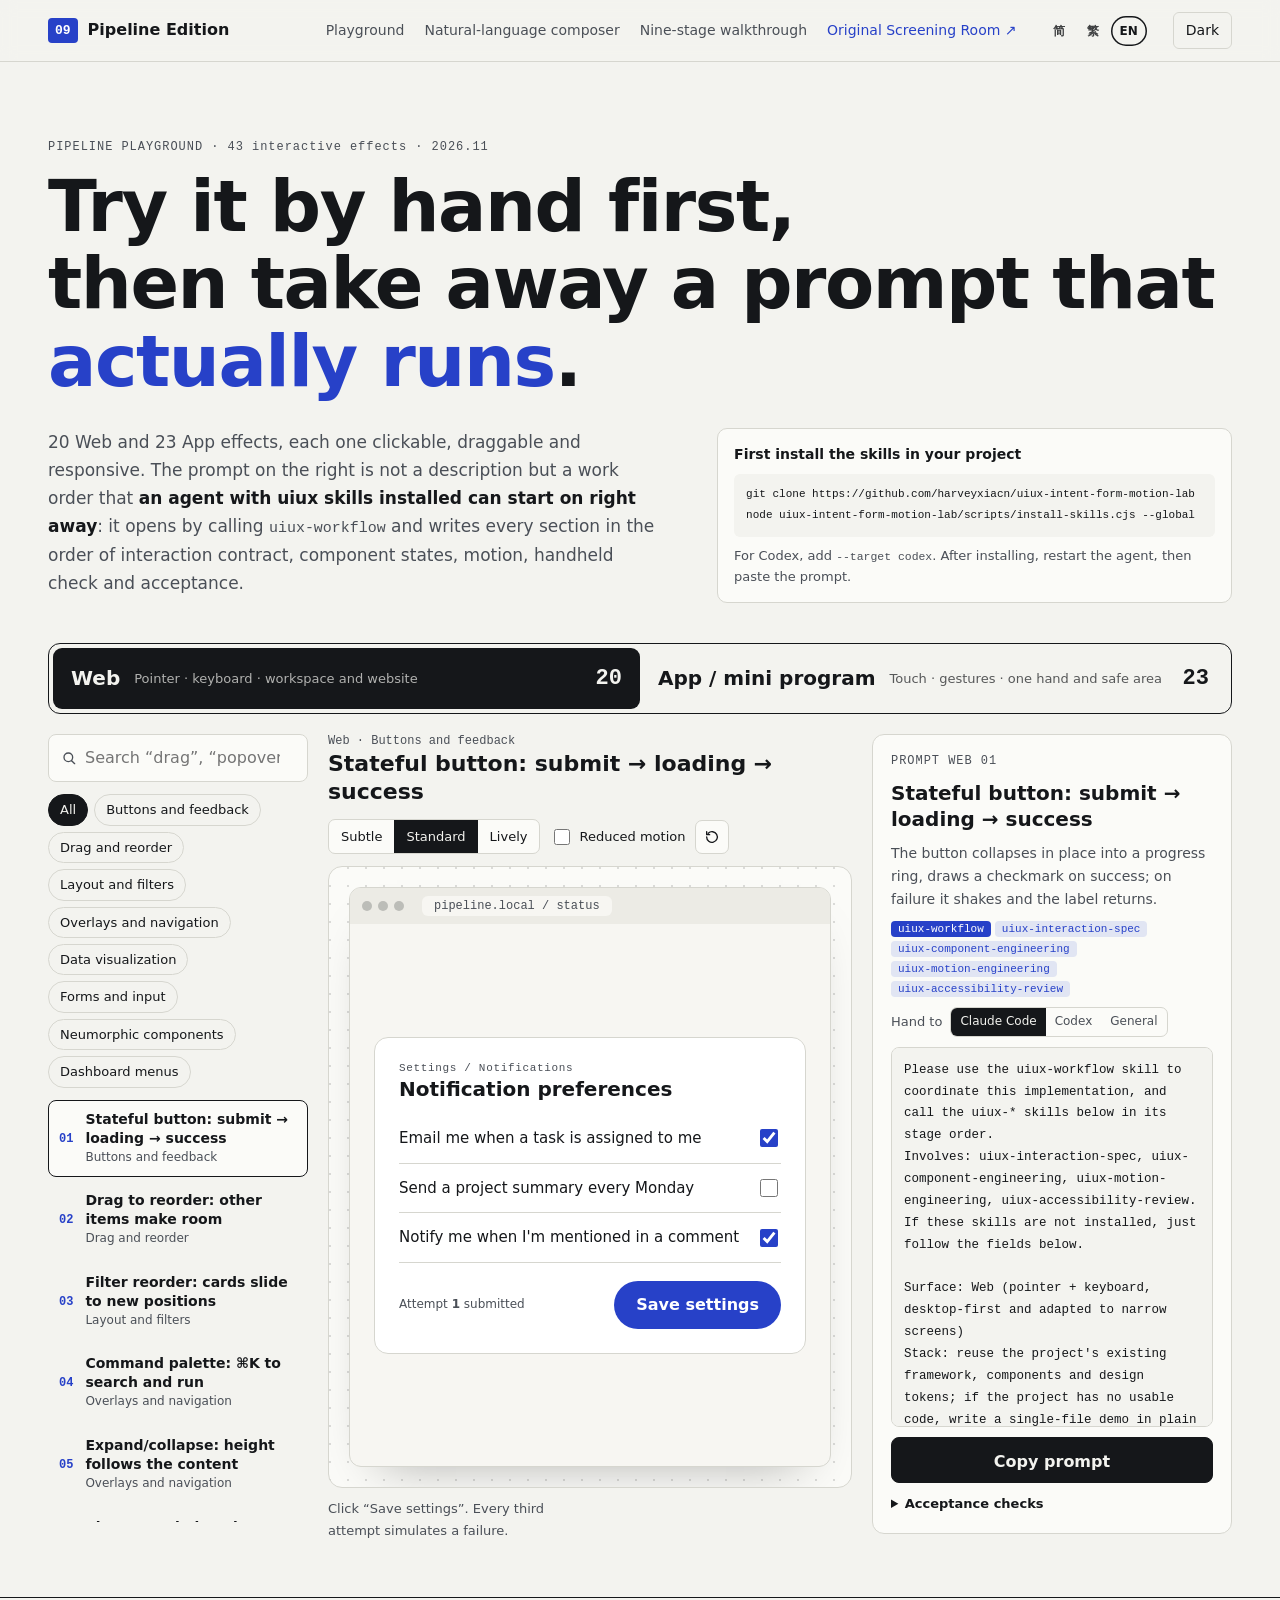
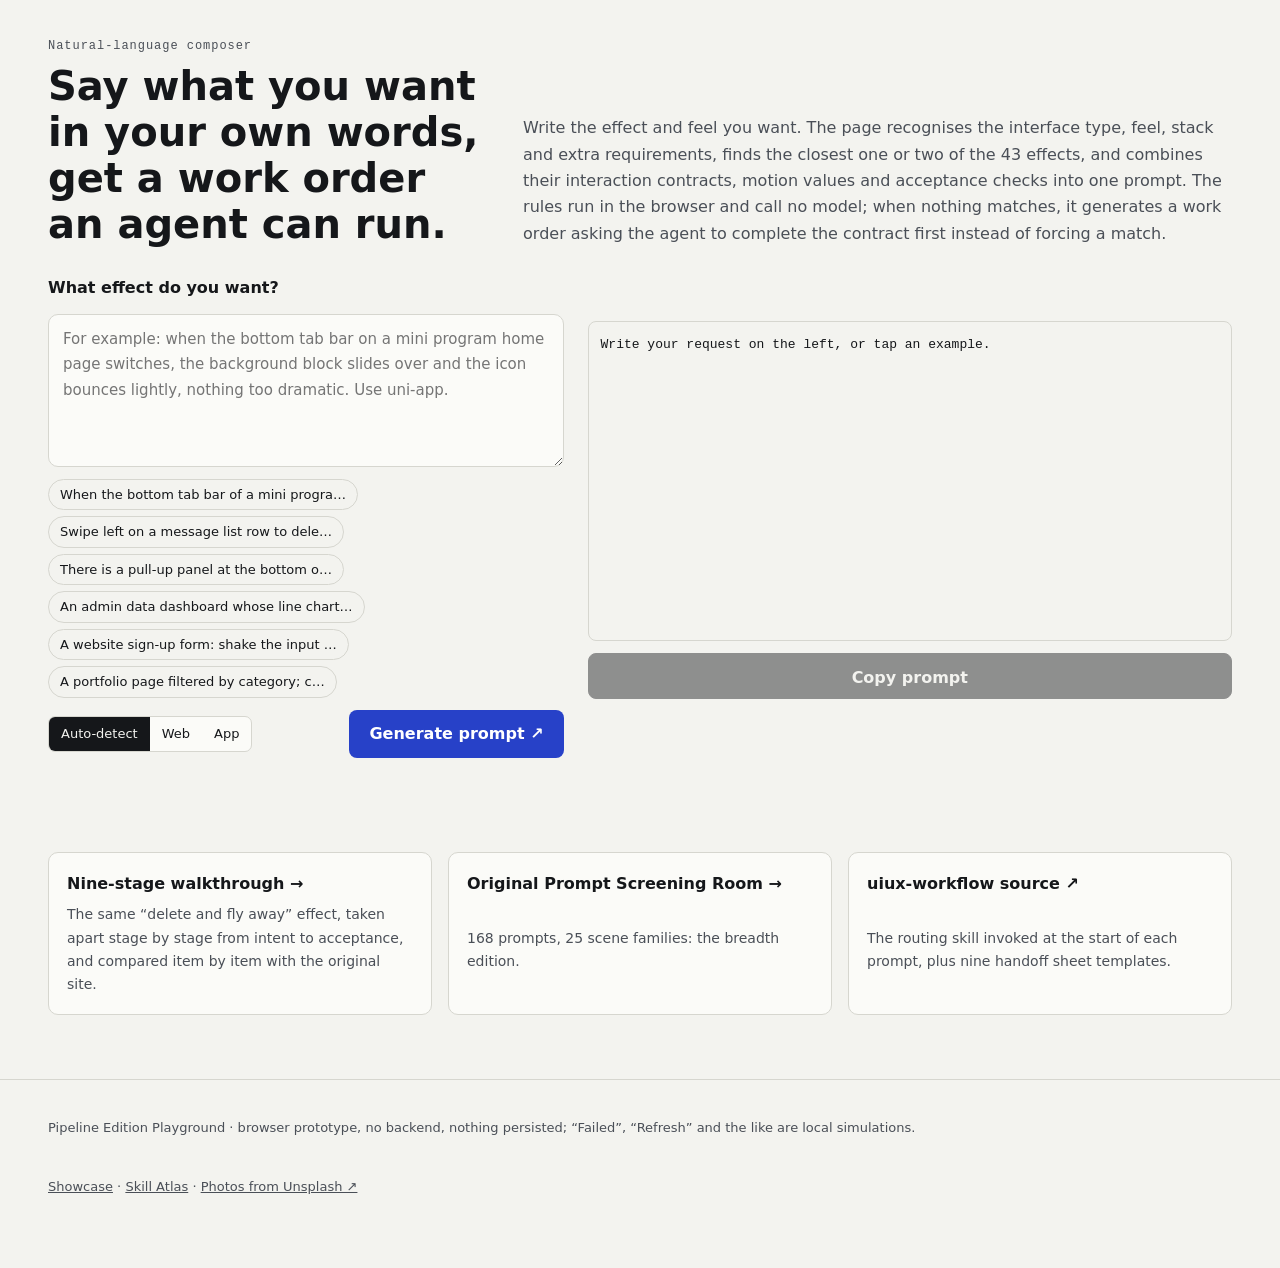
==== commit 6e7289a7: "Fix accessibility audit findings and add share previews A rendered axe-core audit of all ten pages (" ====
--- a/docs/pipeline/index.html
+++ b/docs/pipeline/index.html
@@ -5,7 +5,7 @@
   <meta name="viewport" content="width=device-width,initial-scale=1,viewport-fit=cover">
   <script src="../i18n/i18n.js" data-groups="pipeline"></script>
   <meta name="theme-color" content="#f3f3ef">
-  <meta name="description" content="工序版 Playground：网页与 App 两类可点击、可拖动的界面效果，提示词选择器，以及能直接交给安装了 uiux skills 的 AI Agent 执行的自然语言提示词生成。">
+  <meta name="description" content="工序版 Playground：网页与 App 两类可点击、可拖动的界面效果，提示词选择器，以及能直接交给安装了 uiux skills 的 AI Agent 执行的自然语言提示词生成。"><meta property="og:type" content="website"><meta property="og:site_name" content="UI/UX 实验室"><meta property="og:title" content="工序版 Playground · UI/UX 实验室"><meta property="og:description" content="工序版 Playground：网页与 App 两类可点击、可拖动的界面效果，提示词选择器，以及能直接交给安装了 uiux skills 的 AI Agent 执行的自然语言提示词生成。"><meta property="og:url" content="https://harveyxiacn.github.io/uiux-intent-form-motion-lab/pipeline/"><meta property="og:image" content="https://harveyxiacn.github.io/uiux-intent-form-motion-lab/og/pipeline.png"><meta property="og:image:width" content="1200"><meta property="og:image:height" content="630"><meta name="twitter:card" content="summary_large_image"><link rel="canonical" href="https://harveyxiacn.github.io/uiux-intent-form-motion-lab/pipeline/">
   <title>工序版 Playground · UI/UX 实验室</title>
   <link rel="icon" href="data:image/svg+xml,%3Csvg xmlns=%22http://www.w3.org/2000/svg%22 viewBox=%220 0 32 32%22%3E%3Crect width=%2232%22 height=%2232%22 rx=%226%22 fill=%22%232741c8%22/%3E%3Ctext x=%2216%22 y=%2222%22 font-size=%2215%22 text-anchor=%22middle%22 font-family=%22monospace%22 font-weight=%22700%22 fill=%22%23fff%22%3E09%3C/text%3E%3C/svg%3E">
   <link rel="stylesheet" href="lab.css">
@@ -46,7 +46,7 @@
       <p class="lede">网页 20 个、App 23 个效果，每个都能点、能拖、会给反馈。右边的提示词不是描述，是一份<strong>交给装了 uiux skills 的 Agent 就能开工</strong>的工单：开头调用 <code>uiux-workflow</code>，按交互契约、组件状态、动效、手持检查、验收的顺序写好每一段。</p>
       <div class="install">
         <p>先在你的项目里安装 skills</p>
-        <pre><code>git clone https://github.com/harveyxiacn/uiux-intent-form-motion-lab
+        <pre tabindex="0" aria-label="安装命令"><code>git clone https://github.com/harveyxiacn/uiux-intent-form-motion-lab
 node uiux-intent-form-motion-lab/scripts/install-skills.cjs --global</code></pre>
         <p class="small">Codex 加 <code>--target codex</code>。装好后重启 Agent，再粘贴提示词。</p>
       </div>
@@ -62,12 +62,12 @@
     </div>
 
     <div class="pg-grid">
-      <aside class="lib" aria-label="效果选择器">
+      <section class="lib" aria-label="效果选择器">
         <label class="search"><svg viewBox="0 0 24 24" width="16" height="16" aria-hidden="true"><circle cx="11" cy="11" r="6.5" fill="none" stroke="currentColor" stroke-width="2"/><path d="M16 16l4.5 4.5" stroke="currentColor" stroke-width="2" stroke-linecap="round"/></svg><input id="q" type="search" placeholder="搜「拖」「弹层」「点赞」…" autocomplete="off"><span class="sr-only">搜索效果</span></label>
         <div class="fams" id="fams" role="group" aria-label="按家族筛选"></div>
         <ol class="list" id="list"></ol>
         <p class="list-empty" id="list-empty" hidden>没有匹配的效果，换个词试试。</p>
-      </aside>
+      </section>
 
       <div class="stage-col">
         <div class="stage-head">
@@ -86,7 +86,7 @@
         <div class="feed" aria-label="操作反馈"><p class="feed-hint" id="st-hint"></p><ol id="feed"></ol></div>
       </div>
 
-      <aside class="detail" aria-label="当前效果的提示词">
+      <section class="detail" aria-label="当前效果的提示词">
         <p class="eyebrow">PROMPT <span id="d-no"></span></p>
         <h3 id="d-title"></h3>
         <p class="d-sum" id="d-sum"></p>
@@ -102,7 +102,7 @@
         <pre class="prompt" id="d-prompt" tabindex="0" aria-label="可复制的提示词"></pre>
         <button type="button" class="copy" id="d-copy"><span class="copy-a">复制提示词</span><span class="copy-b" aria-hidden="true">已复制 ✓</span></button>
         <details class="acc"><summary>验收点</summary><ol id="d-acc"></ol></details>
-      </aside>
+      </section>
     </div>
   </section>
 
--- a/docs/pipeline/lab.css
+++ b/docs/pipeline/lab.css
@@ -65,7 +65,7 @@
 .search svg { color: var(--ink-2); flex: none; }
 .search { display: flex; align-items: center; gap: 8px; border: 1px solid var(--line); border-radius: 8px; padding: 0 12px; background: var(--sheet); }
 .search input { border: 0; background: none; padding: 10px 0; width: 100%; outline: none; }
-.search:focus-within { border-color: var(--accent); }
+.search:focus-within { border-color: var(--accent); outline: 2px solid var(--accent); outline-offset: 2px; }
 .fams { display: flex; flex-wrap: wrap; gap: 6px; }
 .fams button, .examples button { border: 1px solid var(--line); background: none; border-radius: 999px; padding: 4px 11px; font-size: 13px; cursor: pointer; }
 .fams button[aria-pressed="true"] { background: var(--ink); color: var(--paper); border-color: var(--ink); }
